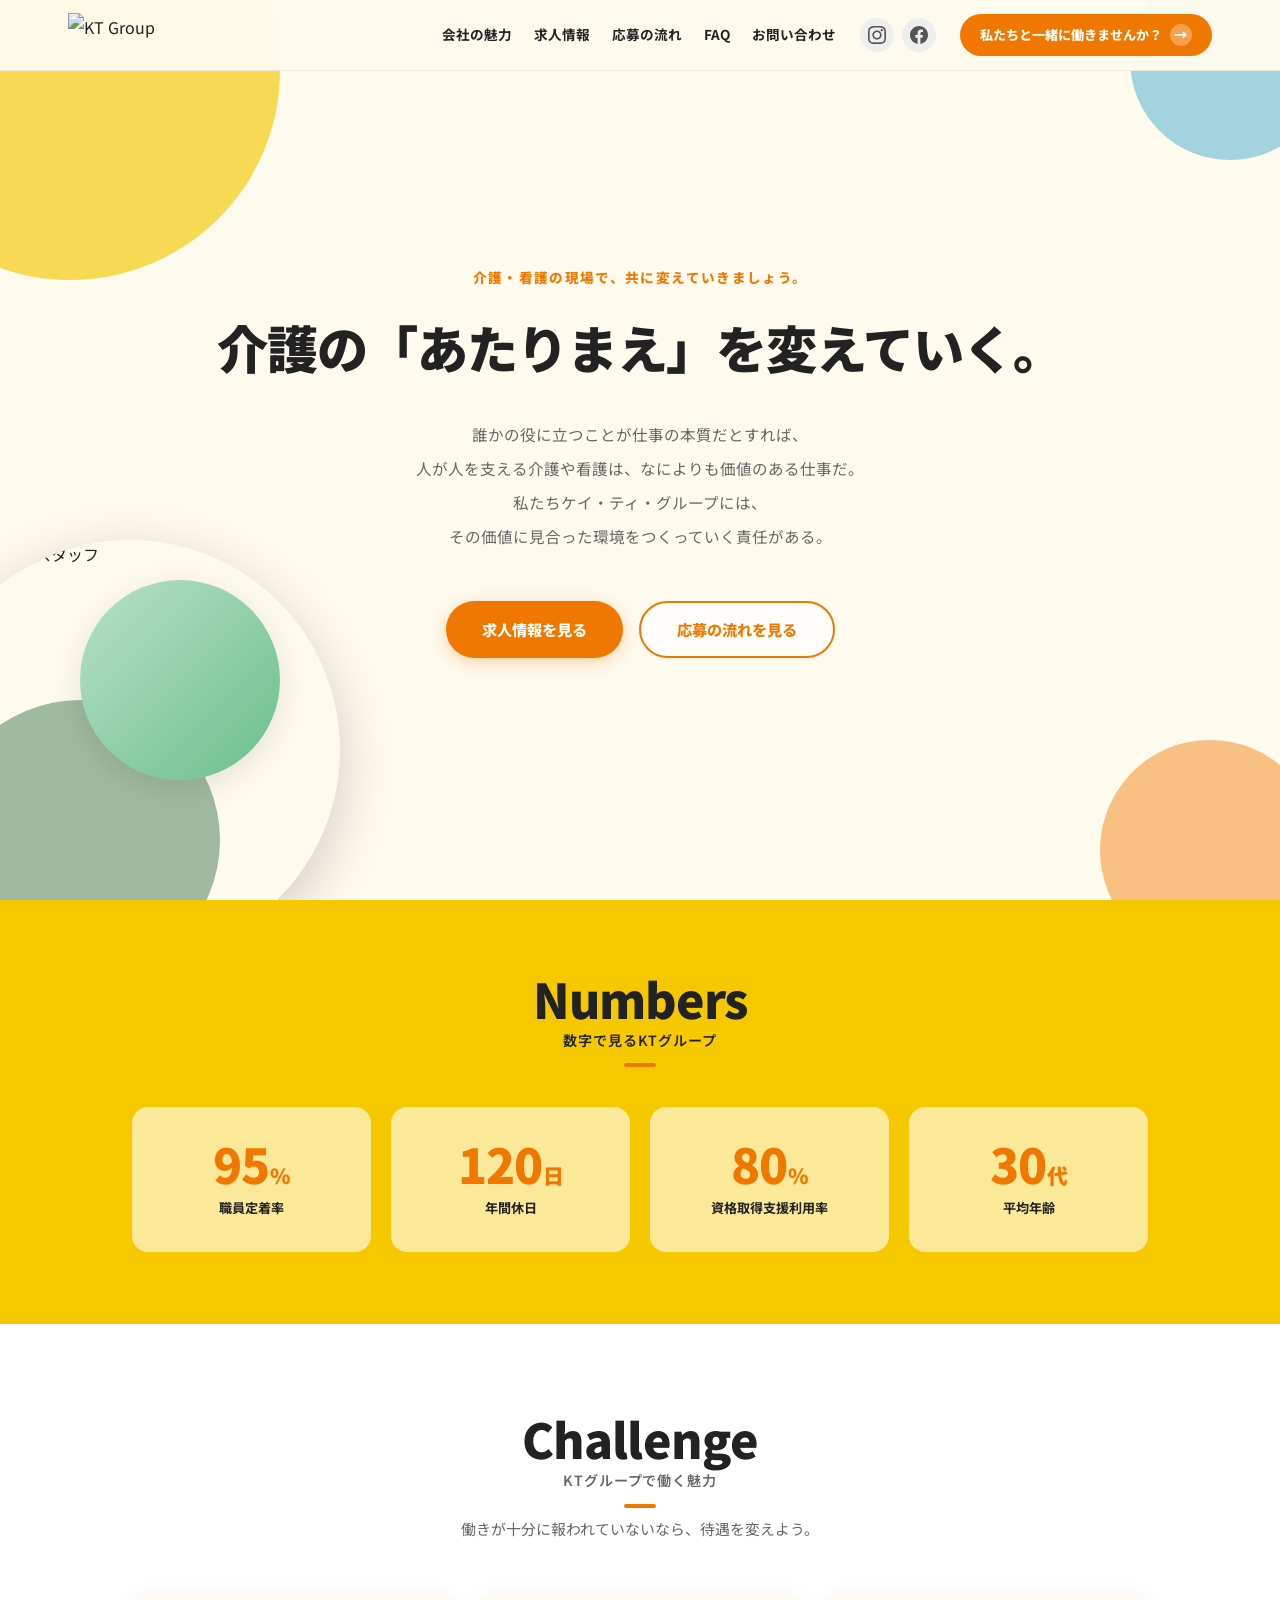
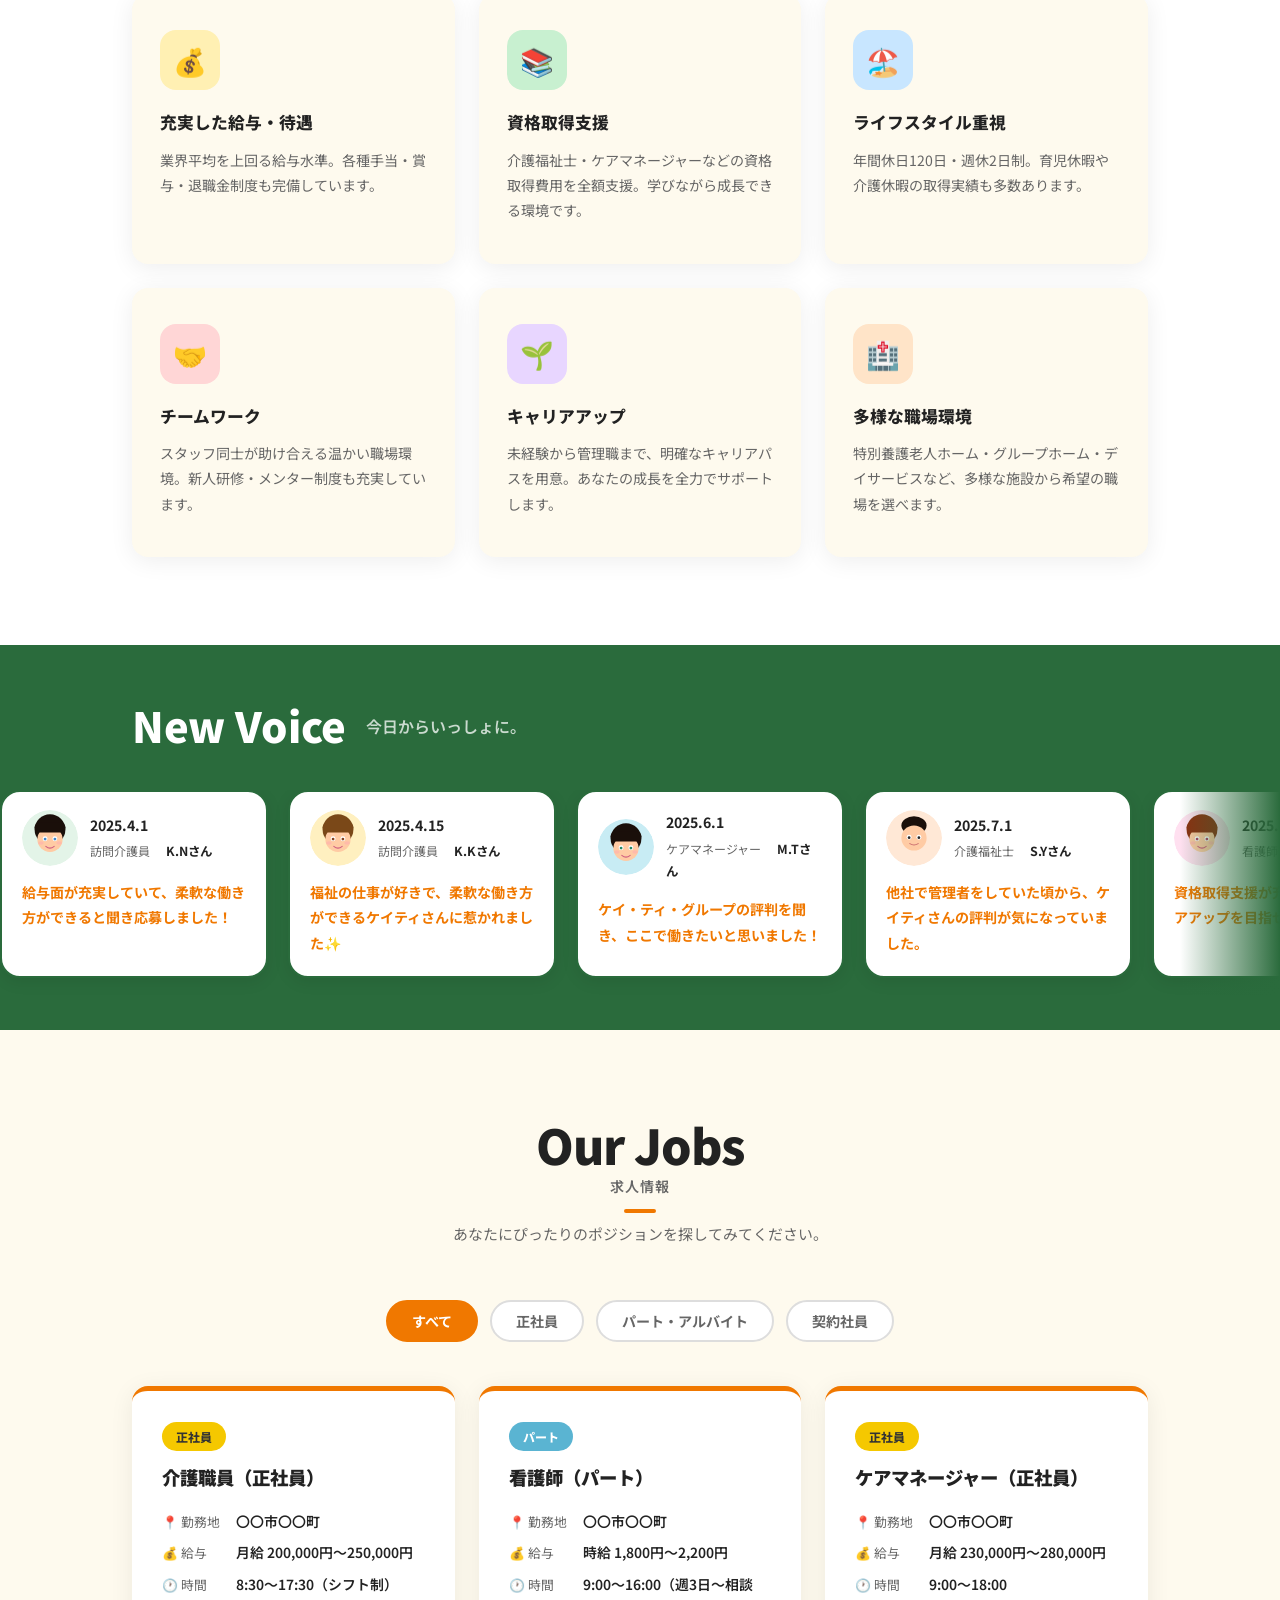
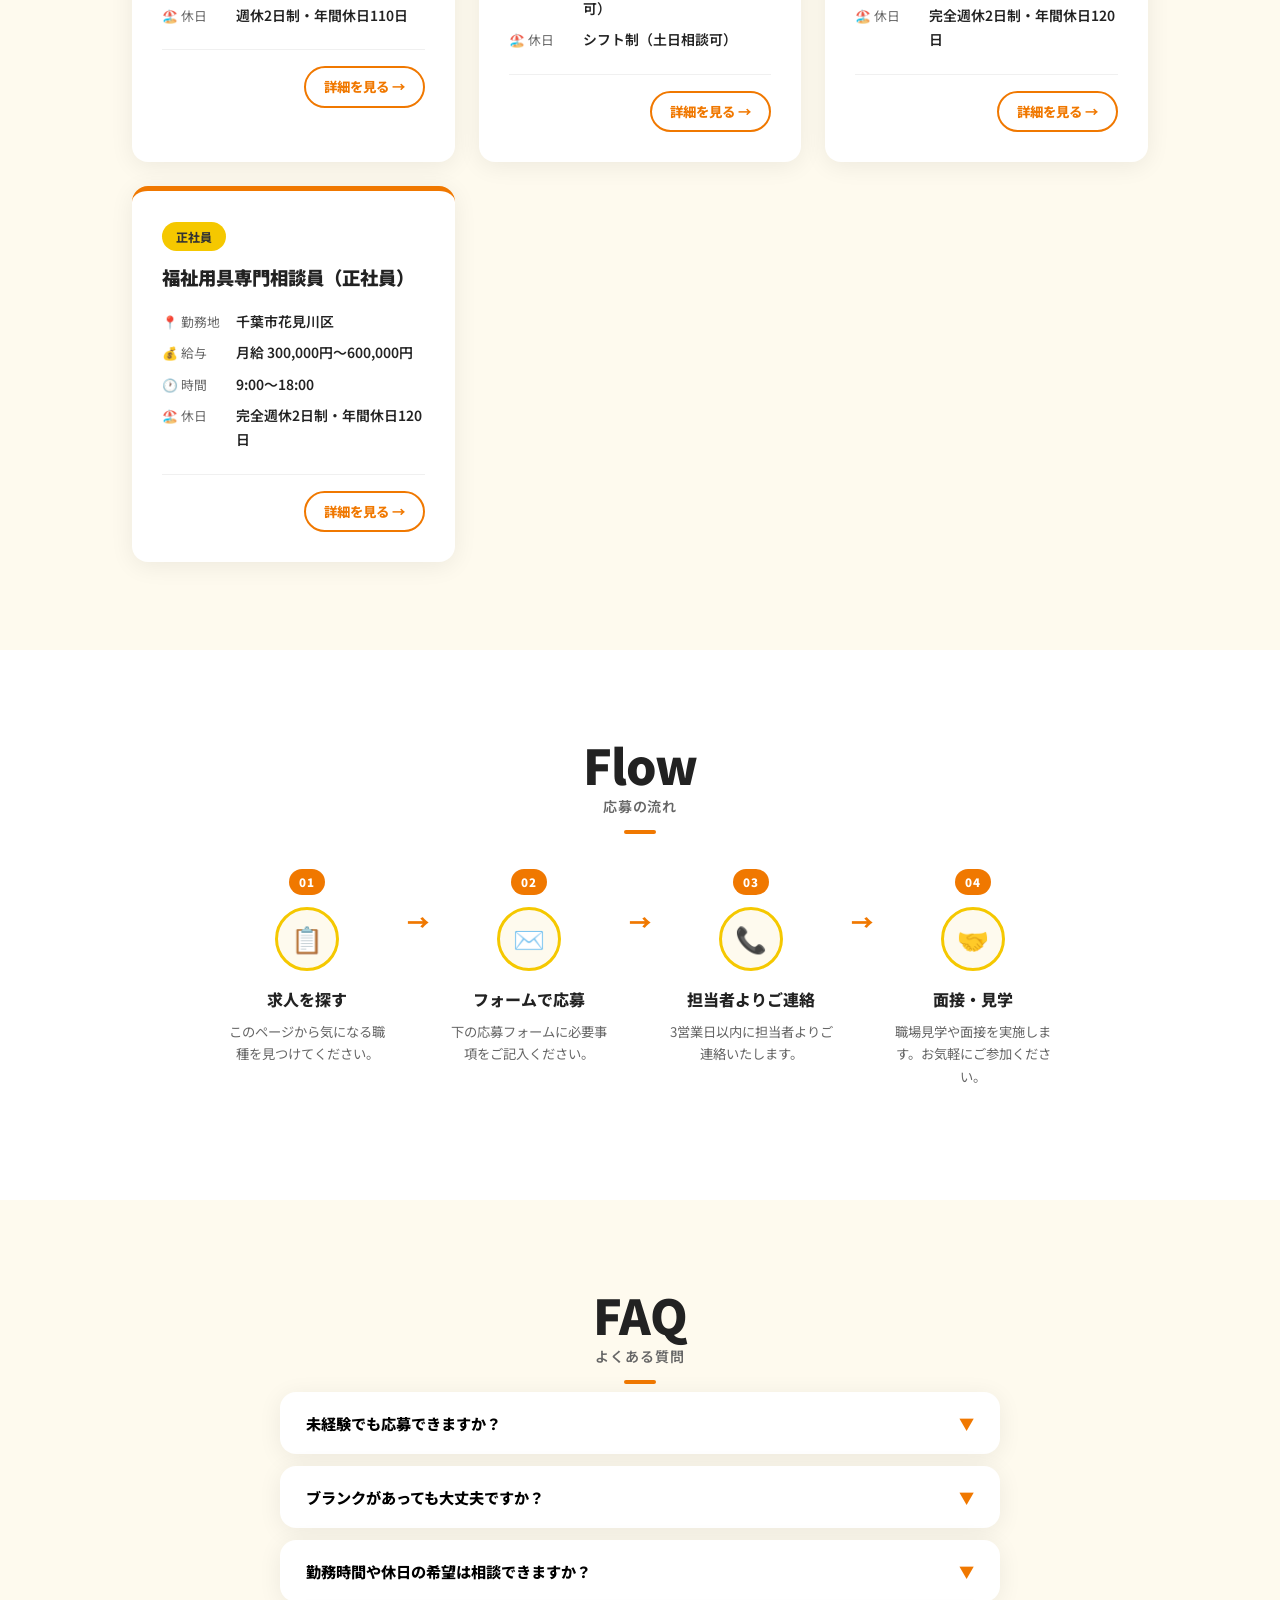
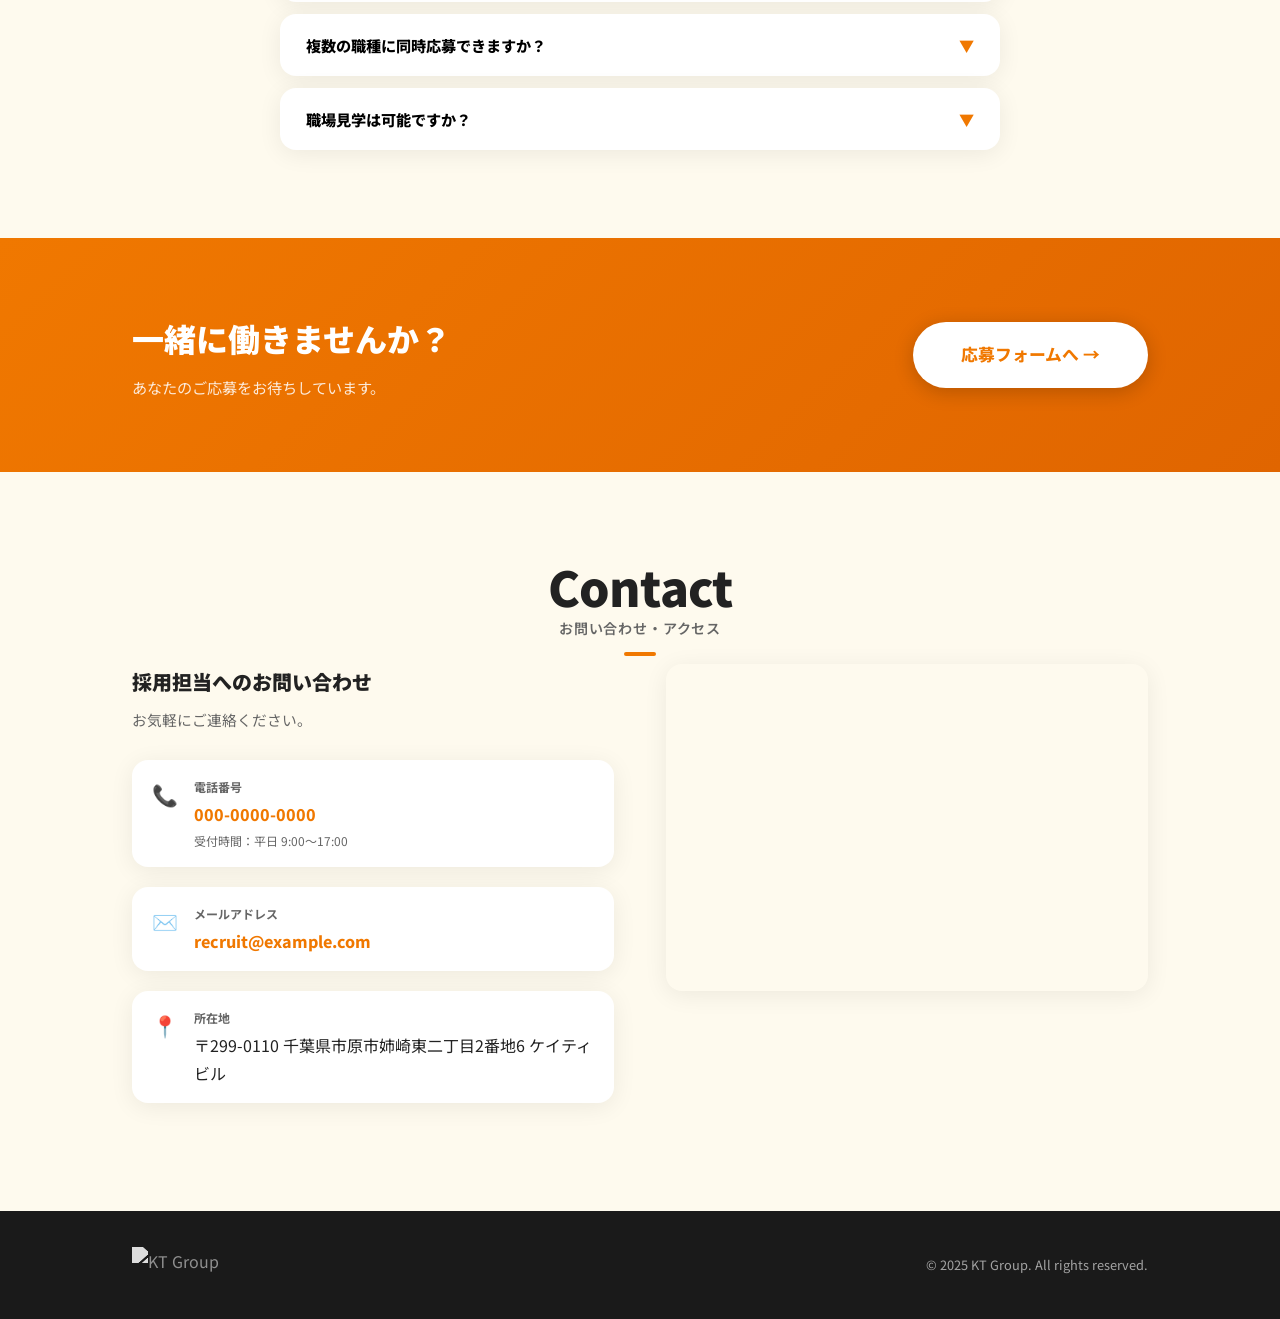
==== index.html @ 44097e80 "Add files via upload" ====
<!DOCTYPE html>
<html lang="ja">
<head>
  <meta charset="UTF-8">
  <meta name="viewport" content="width=device-width, initial-scale=1.0">
  <title>介護・看護の求人採用情報 | ケイ・ティ・グループ｜千葉県市原市</title>
  <meta name="description" content="千葉県市原市の介護・看護専門 ケイ・ティ・グループの採用情報サイト。充実した給与・資格支援・年間休日120日。未経験歓迎、正社員・パート求人多数。">
  <meta name="keywords" content="介護求人,看護求人,千葉県,市原市,ケイティグループ,KTグループ,正社員,パート,未経験歓迎,訪問介護">
  <meta name="robots" content="index, follow">

  <!-- OGP（SNSシェア用） -->
  <meta property="og:title" content="介護・看護の求人採用情報 | ケイ・ティ・グループ｜千葉県市原市">
  <meta property="og:description" content="千葉県市原市の介護・看護専門 ケイ・ティ・グループの採用情報。充実した給与・資格支援・年間休日120日。未経験歓迎、正社員・パート求人多数。">
  <meta property="og:type" content="website">
  <meta property="og:url" content="https://whimsical-cajeta-c85b82.netlify.app/">
  <meta property="og:site_name" content="ケイ・ティ・グループ 採用情報">
  <meta property="og:locale" content="ja_JP">

  <!-- Twitter Card -->
  <meta name="twitter:card" content="summary">
  <meta name="twitter:title" content="介護・看護の求人採用情報 | ケイ・ティ・グループ｜千葉県市原市">
  <meta name="twitter:description" content="千葉県市原市の介護・看護専門 ケイ・ティ・グループの採用情報。充実した給与・資格支援・年間休日120日。未経験歓迎。">

  <link rel="preconnect" href="https://fonts.googleapis.com">
  <link rel="preconnect" href="https://fonts.gstatic.com" crossorigin>
  <link href="https://fonts.googleapis.com/css2?family=Noto+Sans+JP:wght@400;500;700;900&display=swap" rel="stylesheet">
  <link rel="stylesheet" href="style.css">
</head>
<body>

  <!-- ヘッダー -->
  <header class="header" id="header">
    <div class="header-inner">
      <a href="#" class="logo">
        <img src="画像/KTGroup_tate.png" alt="KT Group" class="logo-img">
      </a>
      <nav class="nav" id="nav">
        <a href="#about">会社の魅力</a>
        <a href="#jobs">求人情報</a>
        <a href="#flow">応募の流れ</a>
        <a href="#faq">FAQ</a>
        <a href="#contact">お問い合わせ</a>
      </nav>
      <div class="header-social">
        <a href="https://www.instagram.com/kt.group_/" target="_blank" rel="noopener" aria-label="Instagram">
          <svg width="18" height="18" viewBox="0 0 24 24" fill="currentColor"><path d="M12 2.163c3.204 0 3.584.012 4.85.07 3.252.148 4.771 1.691 4.919 4.919.058 1.265.069 1.645.069 4.849 0 3.205-.012 3.584-.069 4.849-.149 3.225-1.664 4.771-4.919 4.919-1.266.058-1.644.07-4.85.07-3.204 0-3.584-.012-4.849-.07-3.26-.149-4.771-1.699-4.919-4.92-.058-1.265-.07-1.644-.07-4.849 0-3.204.013-3.583.07-4.849.149-3.227 1.664-4.771 4.919-4.919 1.266-.057 1.645-.069 4.849-.069zm0-2.163c-3.259 0-3.667.014-4.947.072-4.358.2-6.78 2.618-6.98 6.98-.059 1.281-.073 1.689-.073 4.948 0 3.259.014 3.668.072 4.948.2 4.358 2.618 6.78 6.98 6.98 1.281.058 1.689.072 4.948.072 3.259 0 3.668-.014 4.948-.072 4.354-.2 6.782-2.618 6.979-6.98.059-1.28.073-1.689.073-4.948 0-3.259-.014-3.667-.072-4.947-.196-4.354-2.617-6.78-6.979-6.98-1.281-.059-1.69-.073-4.949-.073zm0 5.838c-3.403 0-6.162 2.759-6.162 6.162s2.759 6.163 6.162 6.163 6.162-2.759 6.162-6.163c0-3.403-2.759-6.162-6.162-6.162zm0 10.162c-2.209 0-4-1.79-4-4 0-2.209 1.791-4 4-4s4 1.791 4 4c0 2.21-1.791 4-4 4zm6.406-11.845c-.796 0-1.441.645-1.441 1.44s.645 1.44 1.441 1.44c.795 0 1.439-.645 1.439-1.44s-.644-1.44-1.439-1.44z"/></svg>
        </a>
        <a href="#" aria-label="Facebook">
          <svg width="18" height="18" viewBox="0 0 24 24" fill="currentColor"><path d="M24 12.073c0-6.627-5.373-12-12-12s-12 5.373-12 12c0 5.99 4.388 10.954 10.125 11.854v-8.385H7.078v-3.47h3.047V9.43c0-3.007 1.792-4.669 4.533-4.669 1.312 0 2.686.235 2.686.235v2.953H15.83c-1.491 0-1.956.925-1.956 1.874v2.25h3.328l-.532 3.47h-2.796v8.385C19.612 23.027 24 18.062 24 12.073z"/></svg>
        </a>
      </div>
      <a href="apply.html" class="btn-cta">
        私たちと一緒に働きませんか？
        <span class="btn-cta-arrow">→</span>
      </a>
      <button class="hamburger" id="hamburger" aria-label="メニュー">
        <span></span><span></span><span></span>
      </button>
    </div>
  </header>

  <!-- ヒーロー -->
  <section class="hero">
    <div class="hero-deco deco-yellow"></div>
    <div class="hero-deco deco-teal"></div>
    <div class="hero-deco deco-orange"></div>
    <div class="hero-deco deco-green"></div>
    <div class="deco-img-circle"></div>
    <!-- 写真円：hero直下に絶対配置 -->
    <div class="hero-photo-wrap">
      <img src="画像/people_item1_2.jpg" alt="KTグループのスタッフ" class="hero-photo">
    </div>
    <div class="hero-content">
      <p class="hero-sub">介護・看護の現場で、共に変えていきましょう。</p>
      <h1 class="hero-title">介護の「あたりまえ」を変えていく。</h1>
      <p class="hero-body">
        誰かの役に立つことが仕事の本質だとすれば、<br>
        人が人を支える介護や看護は、なによりも価値のある仕事だ。<br>
        私たちケイ・ティ・グループには、<br>
        その価値に見合った環境をつくっていく責任がある。
      </p>
      <div class="hero-btns">
        <a href="#jobs" class="btn-primary">求人情報を見る</a>
        <a href="#flow" class="btn-outline">応募の流れを見る</a>
      </div>
    </div>
  </section>

  <!-- 数字で見るKTグループ -->
  <section class="numbers">
    <div class="container">
      <h2 class="section-title" data-en="Numbers">数字で見るKTグループ</h2>
      <div class="numbers-grid">
        <div class="number-card">
          <span class="number-value">95<small>%</small></span>
          <span class="number-label">職員定着率</span>
        </div>
        <div class="number-card">
          <span class="number-value">120<small>日</small></span>
          <span class="number-label">年間休日</span>
        </div>
        <div class="number-card">
          <span class="number-value">80<small>%</small></span>
          <span class="number-label">資格取得支援利用率</span>
        </div>
        <div class="number-card">
          <span class="number-value">30<small>代</small></span>
          <span class="number-label">平均年齢</span>
        </div>
      </div>
    </div>
  </section>

  <!-- 会社の魅力 -->
  <section class="about" id="about">
    <div class="container">
      <h2 class="section-title" data-en="Challenge">KTグループで働く魅力</h2>
      <p class="section-sub">働きが十分に報われていないなら、待遇を変えよう。</p>
      <div class="appeal-grid">
        <div class="appeal-card">
          <div class="appeal-icon" style="background:#FFF0B3;">💰</div>
          <h3>充実した給与・待遇</h3>
          <p>業界平均を上回る給与水準。各種手当・賞与・退職金制度も完備しています。</p>
        </div>
        <div class="appeal-card">
          <div class="appeal-icon" style="background:#C8F0D0;">📚</div>
          <h3>資格取得支援</h3>
          <p>介護福祉士・ケアマネージャーなどの資格取得費用を全額支援。学びながら成長できる環境です。</p>
        </div>
        <div class="appeal-card">
          <div class="appeal-icon" style="background:#C8E6FF;">🏖️</div>
          <h3>ライフスタイル重視</h3>
          <p>年間休日120日・週休2日制。育児休暇や介護休暇の取得実績も多数あります。</p>
        </div>
        <div class="appeal-card">
          <div class="appeal-icon" style="background:#FFD6D6;">🤝</div>
          <h3>チームワーク</h3>
          <p>スタッフ同士が助け合える温かい職場環境。新人研修・メンター制度も充実しています。</p>
        </div>
        <div class="appeal-card">
          <div class="appeal-icon" style="background:#E8D6FF;">🌱</div>
          <h3>キャリアアップ</h3>
          <p>未経験から管理職まで、明確なキャリアパスを用意。あなたの成長を全力でサポートします。</p>
        </div>
        <div class="appeal-card">
          <div class="appeal-icon" style="background:#FFE4C8;">🏥</div>
          <h3>多様な職場環境</h3>
          <p>特別養護老人ホーム・グループホーム・デイサービスなど、多様な施設から希望の職場を選べます。</p>
        </div>
      </div>
    </div>
  </section>

  <!-- New Voice -->
  <section class="voice">
    <div class="voice-header">
      <div class="container">
        <h2 class="voice-title">New Voice <span class="voice-tagline">今日からいっしょに。</span></h2>
      </div>
    </div>
    <div class="voice-slider-wrap">
      <div class="voice-track" id="voiceTrack">

        <!-- カード1 -->
        <div class="voice-card">
          <div class="voice-card-header">
            <div class="voice-avatar"><svg viewBox="0 0 80 80" xmlns="http://www.w3.org/2000/svg"><circle cx="40" cy="40" r="40" fill="#E3F4E8"/><ellipse cx="40" cy="28" rx="22" ry="22" fill="#1A0F0A"/><circle cx="40" cy="42" r="18" fill="#FFCBA4"/><rect x="18" y="18" width="44" height="14" rx="7" fill="#1A0F0A"/><circle cx="33" cy="41" r="3.5" fill="#fff"/><circle cx="33" cy="41.5" r="2" fill="#4488CC"/><circle cx="47" cy="41" r="3.5" fill="#fff"/><circle cx="47" cy="41.5" r="2" fill="#4488CC"/><ellipse cx="27" cy="47" rx="4" ry="2.5" fill="#FFB0B0" opacity="0.6"/><ellipse cx="53" cy="47" rx="4" ry="2.5" fill="#FFB0B0" opacity="0.6"/><path d="M34 52 Q40 57 46 52" stroke="#D06080" stroke-width="1.5" fill="none" stroke-linecap="round"/></svg></div>
            <div class="voice-info">
              <p class="voice-date">2025.4.1</p>
              <p class="voice-role">訪問介護員　<span class="voice-name">K.Nさん</span></p>
            </div>
          </div>
          <p class="voice-message">給与面が充実していて、柔軟な働き方ができると聞き応募しました！</p>
        </div>

        <!-- カード2 -->
        <div class="voice-card">
          <div class="voice-card-header">
            <div class="voice-avatar"><svg viewBox="0 0 80 80" xmlns="http://www.w3.org/2000/svg"><circle cx="40" cy="40" r="40" fill="#FFF0C0"/><ellipse cx="40" cy="28" rx="22" ry="22" fill="#7A4818"/><circle cx="40" cy="42" r="18" fill="#FFCBA4"/><rect x="18" y="18" width="44" height="14" rx="7" fill="#7A4818"/><circle cx="33" cy="41" r="3.5" fill="#fff"/><circle cx="33" cy="41.5" r="2" fill="#884422"/><circle cx="47" cy="41" r="3.5" fill="#fff"/><circle cx="47" cy="41.5" r="2" fill="#884422"/><ellipse cx="27" cy="47" rx="4" ry="2.5" fill="#FFB0B0" opacity="0.6"/><ellipse cx="53" cy="47" rx="4" ry="2.5" fill="#FFB0B0" opacity="0.6"/><path d="M34 52 Q40 57 46 52" stroke="#D06080" stroke-width="1.5" fill="none" stroke-linecap="round"/></svg></div>
            <div class="voice-info">
              <p class="voice-date">2025.4.15</p>
              <p class="voice-role">訪問介護員　<span class="voice-name">K.Kさん</span></p>
            </div>
          </div>
          <p class="voice-message">福祉の仕事が好きで、柔軟な働き方ができるケイティさんに惹かれました✨</p>
        </div>

        <!-- カード3 -->
        <div class="voice-card">
          <div class="voice-card-header">
            <div class="voice-avatar"><svg viewBox="0 0 80 80" xmlns="http://www.w3.org/2000/svg"><circle cx="40" cy="40" r="40" fill="#C8ECF4"/><ellipse cx="40" cy="28" rx="22" ry="22" fill="#1A0F0A"/><circle cx="40" cy="42" r="18" fill="#FFCBA4"/><rect x="18" y="18" width="44" height="14" rx="7" fill="#1A0F0A"/><circle cx="33" cy="41" r="3.5" fill="#fff"/><circle cx="33" cy="41.5" r="2" fill="#228866"/><circle cx="47" cy="41" r="3.5" fill="#fff"/><circle cx="47" cy="41.5" r="2" fill="#228866"/><ellipse cx="27" cy="47" rx="4" ry="2.5" fill="#FFB0B0" opacity="0.6"/><ellipse cx="53" cy="47" rx="4" ry="2.5" fill="#FFB0B0" opacity="0.6"/><path d="M34 52 Q40 57 46 52" stroke="#D06080" stroke-width="1.5" fill="none" stroke-linecap="round"/></svg></div>
            <div class="voice-info">
              <p class="voice-date">2025.6.1</p>
              <p class="voice-role">ケアマネージャー　<span class="voice-name">M.Tさん</span></p>
            </div>
          </div>
          <p class="voice-message">ケイ・ティ・グループの評判を聞き、ここで働きたいと思いました！</p>
        </div>

        <!-- カード4 -->
        <div class="voice-card">
          <div class="voice-card-header">
            <div class="voice-avatar"><svg viewBox="0 0 80 80" xmlns="http://www.w3.org/2000/svg"><circle cx="40" cy="40" r="40" fill="#FFE8D6"/><ellipse cx="40" cy="22" rx="18" ry="13" fill="#1A0F0A"/><circle cx="40" cy="40" r="18" fill="#FFCBA4"/><circle cx="33" cy="39" r="3.5" fill="#fff"/><circle cx="33" cy="39.5" r="2" fill="#2A2A2A"/><circle cx="47" cy="39" r="3.5" fill="#fff"/><circle cx="47" cy="39.5" r="2" fill="#2A2A2A"/><path d="M34 48 Q40 52 46 48" stroke="#CC7070" stroke-width="1.5" fill="none" stroke-linecap="round"/></svg></div>
            <div class="voice-info">
              <p class="voice-date">2025.7.1</p>
              <p class="voice-role">介護福祉士　<span class="voice-name">S.Yさん</span></p>
            </div>
          </div>
          <p class="voice-message">他社で管理者をしていた頃から、ケイティさんの評判が気になっていました。</p>
        </div>

        <!-- カード5 -->
        <div class="voice-card">
          <div class="voice-card-header">
            <div class="voice-avatar"><svg viewBox="0 0 80 80" xmlns="http://www.w3.org/2000/svg"><circle cx="40" cy="40" r="40" fill="#FFE0F0"/><ellipse cx="40" cy="28" rx="22" ry="22" fill="#8B3010"/><circle cx="40" cy="42" r="18" fill="#FFCBA4"/><rect x="18" y="18" width="44" height="14" rx="7" fill="#8B3010"/><circle cx="33" cy="41" r="3.5" fill="#fff"/><circle cx="33" cy="41.5" r="2" fill="#AA4466"/><circle cx="47" cy="41" r="3.5" fill="#fff"/><circle cx="47" cy="41.5" r="2" fill="#AA4466"/><ellipse cx="27" cy="47" rx="4" ry="2.5" fill="#FFB0B0" opacity="0.6"/><ellipse cx="53" cy="47" rx="4" ry="2.5" fill="#FFB0B0" opacity="0.6"/><path d="M34 52 Q40 57 46 52" stroke="#D06080" stroke-width="1.5" fill="none" stroke-linecap="round"/></svg></div>
            <div class="voice-info">
              <p class="voice-date">2025.8.1</p>
              <p class="voice-role">看護師　<span class="voice-name">T.Hさん</span></p>
            </div>
          </div>
          <p class="voice-message">資格取得支援が充実していてキャリアアップを目指せる環境です！</p>
        </div>

        <!-- カード6 -->
        <div class="voice-card">
          <div class="voice-card-header">
            <div class="voice-avatar"><svg viewBox="0 0 80 80" xmlns="http://www.w3.org/2000/svg"><circle cx="40" cy="40" r="40" fill="#D6E8FF"/><ellipse cx="40" cy="28" rx="22" ry="22" fill="#080808"/><circle cx="40" cy="42" r="18" fill="#FFCBA4"/><rect x="18" y="18" width="44" height="14" rx="7" fill="#080808"/><circle cx="33" cy="41" r="3.5" fill="#fff"/><circle cx="33" cy="41.5" r="2" fill="#334488"/><circle cx="47" cy="41" r="3.5" fill="#fff"/><circle cx="47" cy="41.5" r="2" fill="#334488"/><ellipse cx="27" cy="47" rx="4" ry="2.5" fill="#FFB0B0" opacity="0.6"/><ellipse cx="53" cy="47" rx="4" ry="2.5" fill="#FFB0B0" opacity="0.6"/><path d="M34 52 Q40 57 46 52" stroke="#D06080" stroke-width="1.5" fill="none" stroke-linecap="round"/></svg></div>
            <div class="voice-info">
              <p class="voice-date">2025.9.1</p>
              <p class="voice-role">施設介護員　<span class="voice-name">A.Mさん</span></p>
            </div>
          </div>
          <p class="voice-message">チームワークの良さが決め手でした。毎日楽しく働いています！</p>
        </div>

        <!-- カード7 -->
        <div class="voice-card">
          <div class="voice-card-header">
            <div class="voice-avatar"><svg viewBox="0 0 80 80" xmlns="http://www.w3.org/2000/svg"><circle cx="40" cy="40" r="40" fill="#DDFAD6"/><ellipse cx="40" cy="22" rx="18" ry="13" fill="#5A3A18"/><circle cx="40" cy="40" r="18" fill="#FFCBA4"/><circle cx="33" cy="39" r="3.5" fill="#fff"/><circle cx="33" cy="39.5" r="2" fill="#443322"/><circle cx="47" cy="39" r="3.5" fill="#fff"/><circle cx="47" cy="39.5" r="2" fill="#443322"/><path d="M34 48 Q40 52 46 48" stroke="#CC7070" stroke-width="1.5" fill="none" stroke-linecap="round"/></svg></div>
            <div class="voice-info">
              <p class="voice-date">2025.10.1</p>
              <p class="voice-role">デイサービス　<span class="voice-name">R.Sさん</span></p>
            </div>
          </div>
          <p class="voice-message">未経験でも丁寧に教えていただき、安心して働けています。</p>
        </div>

        <!-- カード8 -->
        <div class="voice-card">
          <div class="voice-card-header">
            <div class="voice-avatar"><svg viewBox="0 0 80 80" xmlns="http://www.w3.org/2000/svg"><circle cx="40" cy="40" r="40" fill="#FFE4D6"/><ellipse cx="40" cy="28" rx="22" ry="22" fill="#0A0A0A"/><circle cx="40" cy="42" r="18" fill="#FFCBA4"/><rect x="18" y="18" width="44" height="14" rx="7" fill="#0A0A0A"/><circle cx="33" cy="41" r="3.5" fill="#fff"/><circle cx="33" cy="41.5" r="2" fill="#222266"/><circle cx="47" cy="41" r="3.5" fill="#fff"/><circle cx="47" cy="41.5" r="2" fill="#222266"/><ellipse cx="27" cy="47" rx="4" ry="2.5" fill="#FFB0B0" opacity="0.6"/><ellipse cx="53" cy="47" rx="4" ry="2.5" fill="#FFB0B0" opacity="0.6"/><path d="M34 52 Q40 57 46 52" stroke="#D06080" stroke-width="1.5" fill="none" stroke-linecap="round"/></svg></div>
            <div class="voice-info">
              <p class="voice-date">2025.11.1</p>
              <p class="voice-role">訪問介護員　<span class="voice-name">Y.Oさん</span></p>
            </div>
          </div>
          <p class="voice-message">育児と両立できる環境が整っていて、本当に助かっています。</p>
        </div>

        <!-- カード9 -->
        <div class="voice-card">
          <div class="voice-card-header">
            <div class="voice-avatar"><svg viewBox="0 0 80 80" xmlns="http://www.w3.org/2000/svg"><circle cx="40" cy="40" r="40" fill="#D6E4FF"/><ellipse cx="40" cy="22" rx="18" ry="13" fill="#181A40"/><circle cx="40" cy="40" r="18" fill="#FFCBA4"/><circle cx="33" cy="39" r="3.5" fill="#fff"/><circle cx="33" cy="39.5" r="2" fill="#1A1A40"/><circle cx="47" cy="39" r="3.5" fill="#fff"/><circle cx="47" cy="39.5" r="2" fill="#1A1A40"/><path d="M34 48 Q40 52 46 48" stroke="#CC7070" stroke-width="1.5" fill="none" stroke-linecap="round"/></svg></div>
            <div class="voice-info">
              <p class="voice-date">2025.12.1</p>
              <p class="voice-role">看護助手　<span class="voice-name">K.Iさん</span></p>
            </div>
          </div>
          <p class="voice-message">地域に根ざした介護に携わりたいと思い入社しました！</p>
        </div>

        <!-- カード10 -->
        <div class="voice-card">
          <div class="voice-card-header">
            <div class="voice-avatar"><svg viewBox="0 0 80 80" xmlns="http://www.w3.org/2000/svg"><circle cx="40" cy="40" r="40" fill="#E8D6FF"/><ellipse cx="40" cy="28" rx="22" ry="22" fill="#6B3A28"/><circle cx="40" cy="42" r="18" fill="#FFCBA4"/><rect x="18" y="18" width="44" height="14" rx="7" fill="#6B3A28"/><circle cx="33" cy="41" r="3.5" fill="#fff"/><circle cx="33" cy="41.5" r="2" fill="#664488"/><circle cx="47" cy="41" r="3.5" fill="#fff"/><circle cx="47" cy="41.5" r="2" fill="#664488"/><ellipse cx="27" cy="47" rx="4" ry="2.5" fill="#FFB0B0" opacity="0.6"/><ellipse cx="53" cy="47" rx="4" ry="2.5" fill="#FFB0B0" opacity="0.6"/><path d="M34 52 Q40 57 46 52" stroke="#D06080" stroke-width="1.5" fill="none" stroke-linecap="round"/></svg></div>
            <div class="voice-info">
              <p class="voice-date">2026.1.1</p>
              <p class="voice-role">グループホーム　<span class="voice-name">M.Nさん</span></p>
            </div>
          </div>
          <p class="voice-message">利用者様との関わりがやりがいです。成長できる職場だと感じています。</p>
        </div>

      </div>
    </div>
  </section>

  <!-- 求人情報 -->
  <section class="jobs" id="jobs">
    <div class="container">
      <h2 class="section-title" data-en="Our Jobs">求人情報</h2>
      <p class="section-sub">あなたにぴったりのポジションを探してみてください。</p>
      <div class="filter-bar">
        <button class="filter-btn active" data-filter="all">すべて</button>
        <button class="filter-btn" data-filter="正社員">正社員</button>
        <button class="filter-btn" data-filter="パート">パート・アルバイト</button>
        <button class="filter-btn" data-filter="契約社員">契約社員</button>
      </div>
      <div class="jobs-grid" id="jobsGrid"></div>
    </div>
  </section>

  <!-- 求人詳細モーダル -->
  <div class="modal-overlay" id="modalOverlay">
    <div class="modal" id="modal">
      <button class="modal-close" id="modalClose">×</button>
      <div class="modal-content" id="modalContent"></div>
      <div class="modal-footer">
        <a href="#apply" class="btn-primary" id="modalApplyBtn">この求人に応募する →</a>
      </div>
    </div>
  </div>

  <!-- 応募の流れ -->
  <section class="flow" id="flow">
    <div class="container">
      <h2 class="section-title" data-en="Flow">応募の流れ</h2>
      <div class="flow-steps">
        <div class="flow-step">
          <span class="step-num">01</span>
          <div class="step-icon">📋</div>
          <h3>求人を探す</h3>
          <p>このページから気になる職種を見つけてください。</p>
        </div>
        <div class="flow-arrow">→</div>
        <div class="flow-step">
          <span class="step-num">02</span>
          <div class="step-icon">✉️</div>
          <h3>フォームで応募</h3>
          <p>下の応募フォームに必要事項をご記入ください。</p>
        </div>
        <div class="flow-arrow">→</div>
        <div class="flow-step">
          <span class="step-num">03</span>
          <div class="step-icon">📞</div>
          <h3>担当者よりご連絡</h3>
          <p>3営業日以内に担当者よりご連絡いたします。</p>
        </div>
        <div class="flow-arrow">→</div>
        <div class="flow-step">
          <span class="step-num">04</span>
          <div class="step-icon">🤝</div>
          <h3>面接・見学</h3>
          <p>職場見学や面接を実施します。お気軽にご参加ください。</p>
        </div>
      </div>
    </div>
  </section>

  <!-- FAQ -->
  <section class="faq" id="faq">
    <div class="container">
      <h2 class="section-title" data-en="FAQ">よくある質問</h2>
      <div class="faq-list">
        <div class="faq-item">
          <button class="faq-q">未経験でも応募できますか？<span class="faq-arrow">▼</span></button>
          <div class="faq-a">はい、歓迎しています。入職後は丁寧な研修プログラムをご用意しています。資格取得支援制度もありますので、働きながらステップアップいただけます。</div>
        </div>
        <div class="faq-item">
          <button class="faq-q">ブランクがあっても大丈夫ですか？<span class="faq-arrow">▼</span></button>
          <div class="faq-a">もちろんです。育児・介護などでブランクがある方も多数活躍しています。復帰支援研修も実施しています。</div>
        </div>
        <div class="faq-item">
          <button class="faq-q">勤務時間や休日の希望は相談できますか？<span class="faq-arrow">▼</span></button>
          <div class="faq-a">はい、できる限りご要望に応じます。パート・アルバイトは特に柔軟に対応しています。面接時にご相談ください。</div>
        </div>
        <div class="faq-item">
          <button class="faq-q">複数の職種に同時応募できますか？<span class="faq-arrow">▼</span></button>
          <div class="faq-a">可能です。その際はフォームの「その他連絡事項」欄に希望の職種をご記入ください。</div>
        </div>
        <div class="faq-item">
          <button class="faq-q">職場見学は可能ですか？<span class="faq-arrow">▼</span></button>
          <div class="faq-a">随時受け付けています。応募フォームまたはお電話にてお申し込みください。</div>
        </div>
      </div>
    </div>
  </section>

  <!-- 応募CTA -->
  <section class="apply-cta" id="apply">
    <div class="container">
      <div class="apply-cta-inner">
        <div>
          <h2>一緒に働きませんか？</h2>
          <p>あなたのご応募をお待ちしています。</p>
        </div>
        <a href="apply.html" class="btn-primary btn-lg">応募フォームへ →</a>
      </div>
    </div>
  </section>

  <!-- フォームダミー（script.jsの参照用） -->
  <form id="applyForm" style="display:none;"><select id="jobTitle"></select></form>

  <!-- お問い合わせ・アクセス -->
  <section class="contact" id="contact">
    <div class="container">
      <h2 class="section-title" data-en="Contact">お問い合わせ・アクセス</h2>
      <div class="contact-grid">
        <div class="contact-info">
          <h3>採用担当へのお問い合わせ</h3>
          <p>お気軽にご連絡ください。</p>
          <div class="contact-item">
            <span class="contact-icon">📞</span>
            <div>
              <strong>電話番号</strong>
              <a href="tel:0000000000">000-0000-0000</a>
              <small>受付時間：平日 9:00〜17:00</small>
            </div>
          </div>
          <div class="contact-item">
            <span class="contact-icon">✉️</span>
            <div>
              <strong>メールアドレス</strong>
              <a href="mailto:recruit@example.com">recruit@example.com</a>
            </div>
          </div>
          <div class="contact-item">
            <span class="contact-icon">📍</span>
            <div>
              <strong>所在地</strong>
              <span>〒299-0110 千葉県市原市姉崎東二丁目2番地6 ケイティビル</span>
            </div>
          </div>
        </div>
        <div class="contact-map">
          <iframe
            src="https://maps.google.com/maps?q=千葉県市原市姉崎東2丁目2-6&output=embed&hl=ja&z=16"
            width="100%" height="320" style="border:0;" allowfullscreen="" loading="lazy">
          </iframe>
        </div>
      </div>
    </div>
  </section>

  <!-- フッター -->
  <footer class="footer">
    <div class="container">
      <div class="footer-inner">
        <a href="#" class="logo">
          <img src="画像/KTGroup_tate.png" alt="KT Group" class="logo-img logo-img-footer">
        </a>
        <p class="footer-copy">© 2025 KT Group. All rights reserved.</p>
      </div>
    </div>
  </footer>

  <!-- Voice スライダー：カードを複製してシームレスループ -->
  <script>
    (function () {
      var vt = document.getElementById('voiceTrack');
      if (vt) vt.innerHTML += vt.innerHTML;
    })();
  </script>

  <script src="jobs.js"></script>
  <script src="script.js"></script>
</body>
</html>
---- style.css ----
/* ============ リセット・基本 ============ */
*, *::before, *::after { box-sizing: border-box; margin: 0; padding: 0; }

.sp-br { display: none; }
@media (max-width: 768px) {
  .sp-br { display: block; }
  .hero-title { white-space: normal; }
}

:root {
  --orange:  #F07800;
  --yellow:  #F5C800;
  --teal:    #5AB4D2;
  --green:   #2A6B3C;
  --bg:      #FEFAEE;
  --surface: #FFFFFF;
  --text:    #222222;
  --muted:   #666666;
  --border:  rgba(0,0,0,0.07);
  --radius:  16px;
  --radius-lg: 24px;
  --shadow:  0 4px 24px rgba(0,0,0,0.07);
  --shadow-md: 0 8px 32px rgba(0,0,0,0.1);
  --shadow-lg: 0 20px 60px rgba(0,0,0,0.14);
}

html { scroll-behavior: smooth; }

body {
  font-family: 'Noto Sans JP', 'Hiragino Kaku Gothic ProN', 'Meiryo', sans-serif;
  background: var(--bg);
  color: var(--text);
  line-height: 1.75;
  overflow-x: hidden;
  -webkit-font-smoothing: antialiased;
}

a { color: inherit; text-decoration: none; }

.container {
  max-width: 1080px;
  margin: 0 auto;
  padding: 0 32px;
}

section { padding: 88px 0; }

/* ============ セクションタイトル（kt-group.jp風：英語大・日本語小） ============ */
.section-title {
  font-size: 0.88rem;
  font-weight: 600;
  color: var(--muted);
  text-align: center;
  margin-bottom: 8px;
  letter-spacing: 0.06em;
  line-height: 1.6;
}
/* 英語タイトルを大きくメインに */
.section-title[data-en]::before {
  content: attr(data-en);
  display: block;
  font-size: clamp(2rem, 5vw, 3rem);
  font-weight: 900;
  letter-spacing: -0.02em;
  color: var(--text);
  margin-bottom: 4px;
  line-height: 1.1;
}
.section-title::after {
  content: '';
  display: block;
  width: 32px;
  height: 4px;
  background: var(--orange);
  border-radius: 2px;
  margin: 12px auto 0;
}
.section-sub {
  text-align: center;
  color: var(--muted);
  margin-bottom: 52px;
  font-size: .93rem;
  line-height: 1.8;
}

/* ============ ヘッダー ============ */
.header {
  position: fixed;
  top: 0; left: 0; right: 0;
  z-index: 1000;
  background: rgba(254,250,238,0.96);
  backdrop-filter: blur(10px);
  -webkit-backdrop-filter: blur(10px);
  border-bottom: 1px solid rgba(0,0,0,0.06);
  transition: box-shadow 0.3s;
}
.header-inner {
  max-width: 1200px;
  margin: 0 auto;
  padding: 0 28px;
  height: 70px;
  display: flex;
  align-items: center;
  gap: 24px;
}

.logo {
  display: flex;
  align-items: center;
  gap: 10px;
  flex-shrink: 0;
}
.logo-tiles {
  display: grid;
  grid-template-columns: 1fr 1fr;
  gap: 3px;
  width: 34px; height: 34px;
}
.logo-tiles span { border-radius: 4px; display: block; }
.logo-tiles span:nth-child(1) { background: var(--yellow); }
.logo-tiles span:nth-child(2) { background: var(--orange); }
.logo-tiles span:nth-child(3) { background: var(--green); }
.logo-tiles span:nth-child(4) { background: var(--teal); }
.logo-text {
  display: block;
  font-size: .9rem;
  font-weight: 900;
  line-height: 1.2;
}
.logo-sub {
  display: block;
  font-size: .62rem;
  color: var(--muted);
  letter-spacing: .04em;
}

.nav {
  display: flex;
  gap: 22px;
  margin-left: auto;
}
.nav a {
  font-size: .85rem;
  font-weight: 700;
  color: var(--text);
  white-space: nowrap;
  transition: color .2s;
}
.nav a:hover { color: var(--orange); }

.header-social {
  display: flex;
  gap: 8px;
}
.header-social a {
  width: 34px; height: 34px;
  border-radius: 50%;
  background: #eee;
  display: flex; align-items: center; justify-content: center;
  color: #555;
  transition: background .2s, color .2s;
}
.header-social a:hover { background: var(--orange); color: #fff; }

.btn-cta {
  background: var(--orange);
  color: #fff;
  font-weight: 800;
  font-size: .82rem;
  padding: 10px 20px;
  border-radius: 50px;
  white-space: nowrap;
  display: flex;
  align-items: center;
  gap: 8px;
  transition: transform .2s, box-shadow .2s;
  flex-shrink: 0;
}
.btn-cta:hover { transform: translateY(-2px); box-shadow: 0 6px 20px rgba(240,120,0,.35); }
.btn-cta-arrow {
  width: 22px; height: 22px;
  background: rgba(255,255,255,.3);
  border-radius: 50%;
  display: flex; align-items: center; justify-content: center;
  font-size: .85rem;
}

.hamburger {
  display: none;
  flex-direction: column;
  gap: 5px;
  background: none;
  border: none;
  cursor: pointer;
  padding: 4px;
  margin-left: auto;
}
.hamburger span {
  display: block;
  width: 24px; height: 2.5px;
  background: var(--text);
  border-radius: 2px;
  transition: .3s;
}

/* ============ ヒーロー（kt-group.jp風カラフル丸装飾） ============ */
.hero {
  min-height: 100vh;
  display: flex;
  align-items: center;
  justify-content: center;
  position: relative;
  overflow: hidden;
  padding: 120px 48px 100px;
  background: var(--bg);
}

/* 丸装飾を復活（kt-group.jpと同様） */
.hero-deco {
  position: absolute;
  border-radius: 50%;
  pointer-events: none;
}
.deco-yellow {
  width: 420px; height: 420px;
  background: var(--yellow);
  opacity: 0.65;
  top: -140px; left: -140px;
}
.deco-teal {
  width: 200px; height: 200px;
  background: var(--teal);
  opacity: 0.55;
  top: -40px; right: -50px;
}
.deco-orange {
  width: 220px; height: 220px;
  background: var(--orange);
  opacity: 0.45;
  bottom: -60px; right: -40px;
}
.deco-green {
  width: 280px; height: 280px;
  background: var(--green);
  opacity: 0.45;
  bottom: -80px; left: -60px;
}
.deco-img-circle {
  position: absolute;
  width: 200px; height: 200px;
  border-radius: 50%;
  left: 80px; bottom: 120px;
  background: linear-gradient(135deg, #b8e0c8, #6bbf8a);
  box-shadow: 0 8px 32px rgba(0,0,0,.1);
}

.hero-content {
  max-width: 860px;
  width: 100%;
  text-align: center;
  position: relative;
  z-index: 1;
  animation: fadeInUp 0.9s cubic-bezier(0.22, 1, 0.36, 1) both;
}
/* 写真円：hero内に絶対配置（左端・下寄り） */
.hero-photo-wrap {
  position: absolute;
  width: 420px;
  height: 420px;
  border-radius: 50%;
  overflow: hidden;
  left: -80px;
  bottom: -60px;
  z-index: 0;
  box-shadow: 0 16px 56px rgba(0,0,0,0.18);
}
.hero-photo {
  width: 100%;
  height: 100%;
  object-fit: cover;
  display: block;
}

@keyframes fadeInUp {
  from { opacity: 0; transform: translateY(24px); }
  to   { opacity: 1; transform: translateY(0); }
}

.hero-sub {
  display: inline-block;
  font-size: .85rem;
  font-weight: 800;
  color: var(--orange);
  letter-spacing: .1em;
  margin-bottom: 24px;
}
.hero-title {
  font-size: clamp(2rem, 4vw, 3.2rem);
  font-weight: 900;
  line-height: 1.3;
  margin-bottom: 36px;
  letter-spacing: -0.02em;
}
.hero-body {
  color: var(--muted);
  font-size: .97rem;
  line-height: 2.2;
  margin-bottom: 48px;
}
.hero-btns {
  display: flex;
  gap: 16px;
  justify-content: center;
  flex-wrap: wrap;
}

/* ============ ボタン ============ */
.btn-primary {
  background: var(--orange);
  color: #fff;
  font-weight: 800;
  padding: 15px 36px;
  border-radius: 50px;
  display: inline-block;
  font-size: .95rem;
  transition: transform .2s, box-shadow .2s;
  box-shadow: 0 4px 16px rgba(240,120,0,.3);
}
.btn-primary:hover { transform: translateY(-3px); box-shadow: 0 8px 24px rgba(240,120,0,.4); }

.btn-outline {
  border: 2.5px solid var(--orange);
  color: var(--orange);
  font-weight: 800;
  padding: 13px 36px;
  border-radius: 50px;
  display: inline-block;
  font-size: .95rem;
  background: rgba(255,255,255,.7);
  transition: background .2s, color .2s;
}
.btn-outline:hover { background: var(--orange); color: #fff; }

/* ============ 数字（黄色セクション・kt-group.jp風） ============ */
.numbers {
  background: var(--yellow);
  padding: 72px 0;
}
.numbers .section-title { color: var(--text); }
.numbers .section-title[data-en]::before { color: var(--text); }
.numbers .section-title::after { background: var(--orange); }
.numbers-grid {
  display: grid;
  grid-template-columns: repeat(4, 1fr);
  gap: 20px;
  margin-top: 40px;
}
.number-card {
  text-align: center;
  padding: 32px 16px;
  background: rgba(255,255,255,.6);
  border-radius: var(--radius);
  transition: background 0.2s;
}
.number-card:hover { background: rgba(255,255,255,.85); }
.number-value {
  display: block;
  font-size: 3rem;
  font-weight: 900;
  color: var(--orange);
  line-height: 1;
  letter-spacing: -0.02em;
}
.number-value small { font-size: 1.3rem; }
.number-label {
  display: block;
  font-size: .82rem;
  font-weight: 700;
  margin-top: 10px;
  color: var(--text);
}

/* ============ 会社の魅力 ============ */
.about { background: var(--surface); }
.appeal-grid {
  display: grid;
  grid-template-columns: repeat(3, 1fr);
  gap: 24px;
}
.appeal-card {
  background: var(--bg);
  border-radius: var(--radius);
  padding: 36px 28px;
  box-shadow: var(--shadow);
  transition: transform .25s, box-shadow .25s;
  border-bottom: 4px solid transparent;
}
.appeal-card:hover {
  transform: translateY(-6px);
  box-shadow: var(--shadow-md);
  border-bottom-color: var(--orange);
}
.appeal-icon {
  width: 60px; height: 60px;
  border-radius: 16px;
  display: flex; align-items: center; justify-content: center;
  font-size: 1.7rem;
  margin-bottom: 18px;
}
.appeal-card h3 { font-size: 1.05rem; font-weight: 800; margin-bottom: 10px; }
.appeal-card p  { font-size: .88rem; color: var(--muted); line-height: 1.8; }

/* ============ 求人情報 ============ */
.jobs { background: var(--bg); }
.filter-bar {
  display: flex;
  gap: 12px;
  justify-content: center;
  flex-wrap: wrap;
  margin-bottom: 44px;
}
.filter-btn {
  padding: 9px 24px;
  border-radius: 50px;
  border: 2px solid #ddd;
  background: #fff;
  font-size: .88rem;
  font-weight: 700;
  cursor: pointer;
  transition: .2s;
  color: var(--muted);
  font-family: inherit;
}
.filter-btn.active,
.filter-btn:hover { border-color: var(--orange); background: var(--orange); color: #fff; }

.jobs-grid {
  display: grid;
  grid-template-columns: repeat(auto-fill, minmax(320px, 1fr));
  gap: 24px;
}
.job-card {
  background: #fff;
  border-radius: var(--radius);
  padding: 30px;
  box-shadow: var(--shadow);
  border-top: 5px solid var(--orange);
  cursor: pointer;
  transition: transform .25s, box-shadow .25s;
}
.job-card:hover { transform: translateY(-5px); box-shadow: var(--shadow-md); }

.job-type-badge {
  display: inline-block;
  padding: 4px 14px;
  border-radius: 50px;
  font-size: .75rem;
  font-weight: 800;
  margin-bottom: 14px;
  background: var(--yellow);
  color: #333;
}
.job-type-badge.part     { background: var(--teal); color: #fff; }
.job-type-badge.contract { background: #8DC63F; color: #fff; }

.job-title { font-size: 1.15rem; font-weight: 900; margin-bottom: 18px; line-height: 1.4; }

.job-meta { display: flex; flex-direction: column; gap: 7px; }
.job-meta-row { display: flex; gap: 8px; font-size: .87rem; align-items: baseline; }
.job-meta-label { color: var(--muted); flex-shrink: 0; width: 66px; font-size: .8rem; }
.job-meta-value { color: var(--text); font-weight: 600; }

.job-card-footer {
  margin-top: 22px;
  padding-top: 16px;
  border-top: 1px solid #f0f0f0;
  display: flex;
  justify-content: flex-end;
}
.btn-detail {
  font-size: .84rem;
  font-weight: 800;
  color: var(--orange);
  border: 2px solid var(--orange);
  padding: 7px 18px;
  border-radius: 50px;
  transition: .2s;
}
.btn-detail:hover { background: var(--orange); color: #fff; }

.no-jobs {
  text-align: center;
  color: var(--muted);
  padding: 72px;
  grid-column: 1 / -1;
  font-size: .95rem;
}

/* ============ モーダル ============ */
.modal-overlay {
  display: none;
  position: fixed;
  inset: 0;
  background: rgba(0,0,0,.55);
  backdrop-filter: blur(4px);
  z-index: 2000;
  align-items: center;
  justify-content: center;
  padding: 24px;
}
.modal-overlay.open { display: flex; }
.modal {
  background: #fff;
  border-radius: 20px;
  max-width: 640px;
  width: 100%;
  max-height: 88vh;
  overflow-y: auto;
  position: relative;
  padding: 44px;
  box-shadow: var(--shadow-lg);
}
.modal-close {
  position: absolute;
  top: 18px; right: 18px;
  background: #f2f2f2;
  border: none;
  width: 38px; height: 38px;
  border-radius: 50%;
  font-size: 1.1rem;
  cursor: pointer;
  font-weight: 700;
  transition: background .2s;
}
.modal-close:hover { background: #e0e0e0; }
.modal-content h2 { font-size: 1.45rem; font-weight: 900; margin-bottom: 24px; line-height: 1.4; }
.modal-section { margin-bottom: 22px; }
.modal-section-title {
  font-size: .75rem;
  font-weight: 800;
  color: var(--orange);
  letter-spacing: .12em;
  margin-bottom: 8px;
  padding-left: 10px;
  border-left: 3px solid var(--orange);
}
.modal-section-body { font-size: .93rem; line-height: 1.85; }
.modal-footer { margin-top: 36px; text-align: center; }

/* ============ 応募の流れ ============ */
.flow { background: var(--surface); }
.flow-steps {
  display: flex;
  align-items: flex-start;
  justify-content: center;
  flex-wrap: wrap;
}
.flow-step {
  text-align: center;
  max-width: 200px;
  padding: 24px 16px;
}
.step-num {
  display: inline-block;
  background: var(--orange);
  color: #fff;
  font-size: .72rem;
  font-weight: 900;
  letter-spacing: .12em;
  padding: 3px 10px;
  border-radius: 50px;
  margin-bottom: 12px;
}
.step-icon {
  width: 64px; height: 64px;
  border-radius: 50%;
  background: var(--bg);
  border: 3px solid var(--yellow);
  margin: 0 auto 14px;
  display: flex; align-items: center; justify-content: center;
  font-size: 1.6rem;
}
.flow-step h3 { font-size: 1rem; font-weight: 800; margin-bottom: 8px; }
.flow-step p  { font-size: .83rem; color: var(--muted); line-height: 1.7; }
.flow-arrow {
  font-size: 1.4rem;
  color: var(--orange);
  padding-top: 60px;
  flex-shrink: 0;
  font-weight: 900;
}

/* ============ FAQ ============ */
.faq { background: var(--bg); }
.faq-list {
  max-width: 720px;
  margin: 0 auto;
  display: flex;
  flex-direction: column;
  gap: 12px;
}
.faq-item {
  background: #fff;
  border-radius: var(--radius);
  overflow: hidden;
  box-shadow: var(--shadow);
}
.faq-q {
  width: 100%;
  background: none;
  border: none;
  text-align: left;
  padding: 20px 26px;
  font-size: .95rem;
  font-weight: 800;
  cursor: pointer;
  display: flex;
  justify-content: space-between;
  align-items: center;
  gap: 12px;
  transition: background .2s;
  font-family: inherit;
}
.faq-q:hover { background: #fdf8e8; }
.faq-arrow { color: var(--orange); transition: transform .3s; flex-shrink: 0; }
.faq-item.open .faq-arrow { transform: rotate(180deg); }
.faq-a {
  display: none;
  padding: 16px 26px 22px;
  font-size: .9rem;
  color: var(--muted);
  line-height: 1.85;
  border-top: 1px solid #f0ead8;
}
.faq-item.open .faq-a { display: block; }

/* ============ 応募フォーム ============ */
.apply { background: var(--surface); }
.apply-form { max-width: 800px; margin: 0 auto; }
.form-grid {
  display: grid;
  grid-template-columns: 1fr 1fr;
  gap: 20px;
  margin-bottom: 20px;
}
.form-group { display: flex; flex-direction: column; gap: 6px; }
.form-group.full { grid-column: 1 / -1; }
.form-group.required label::after {
  content: '必須';
  font-size: .68rem;
  font-weight: 800;
  background: var(--orange);
  color: #fff;
  padding: 2px 7px;
  border-radius: 4px;
  margin-left: 8px;
  vertical-align: middle;
}
.form-group label { font-size: .88rem; font-weight: 700; color: var(--text); }
.form-group input,
.form-group select,
.form-group textarea {
  padding: 12px 16px;
  border: 2px solid #e8e0cc;
  border-radius: 10px;
  font-size: .93rem;
  font-family: inherit;
  background: var(--bg);
  color: var(--text);
  transition: border-color .2s, box-shadow .2s;
  outline: none;
}
.form-group input:focus,
.form-group select:focus,
.form-group textarea:focus {
  border-color: var(--orange);
  box-shadow: 0 0 0 3px rgba(240,120,0,.12);
  background: #fff;
}
.form-group textarea { resize: vertical; }
.form-submit {
  display: flex;
  align-items: center;
  justify-content: space-between;
  flex-wrap: wrap;
  gap: 16px;
  margin-top: 32px;
  padding-top: 24px;
  border-top: 1px solid #eee;
}
.form-note { font-size: .82rem; color: var(--muted); }
.required-mark {
  background: var(--orange);
  color: #fff;
  font-size: .68rem;
  font-weight: 800;
  padding: 2px 7px;
  border-radius: 4px;
}
.btn-submit {
  background: var(--orange);
  color: #fff;
  border: none;
  padding: 16px 52px;
  border-radius: 50px;
  font-size: 1rem;
  font-weight: 800;
  cursor: pointer;
  font-family: inherit;
  transition: transform .2s, box-shadow .2s;
  box-shadow: 0 4px 16px rgba(240,120,0,.3);
}
.btn-submit:hover { transform: translateY(-2px); box-shadow: 0 8px 24px rgba(240,120,0,.4); }
.btn-submit:disabled { opacity: .6; cursor: not-allowed; transform: none; }
.form-success {
  display: none;
  text-align: center;
  padding: 64px 32px;
  max-width: 500px;
  margin: 0 auto;
}
.form-success.show { display: block; }
.success-icon { font-size: 3rem; margin-bottom: 16px; }
.form-success h3 { font-size: 1.4rem; font-weight: 900; margin-bottom: 12px; }
.form-success p  { color: var(--muted); line-height: 1.8; }

/* ============ お問い合わせ ============ */
.contact { background: var(--bg); }
.contact-grid {
  display: grid;
  grid-template-columns: 1fr 1fr;
  gap: 52px;
  align-items: start;
}
.contact-info h3 { font-size: 1.25rem; font-weight: 900; margin-bottom: 8px; }
.contact-info > p { color: var(--muted); margin-bottom: 28px; font-size: .92rem; }
.contact-item {
  display: flex;
  gap: 16px;
  align-items: flex-start;
  margin-bottom: 20px;
  padding: 16px 20px;
  background: #fff;
  border-radius: var(--radius);
  box-shadow: var(--shadow);
}
.contact-icon { font-size: 1.3rem; flex-shrink: 0; }
.contact-item strong {
  display: block;
  font-size: .75rem;
  color: var(--muted);
  margin-bottom: 3px;
  font-weight: 700;
}
.contact-item a { color: var(--orange); font-weight: 800; }
.contact-item small { display: block; font-size: .75rem; color: var(--muted); margin-top: 2px; }
.contact-map { border-radius: var(--radius); overflow: hidden; box-shadow: var(--shadow); }

/* ============ ロゴ画像 ============ */
.logo-img {
  height: 44px;
  width: auto;
  display: block;
  object-fit: contain;
}
.logo-img-footer {
  height: 36px;
  filter: brightness(0) invert(1);
  opacity: .85;
}

/* ============ パンくずリスト ============ */
.breadcrumb {
  background: #fff;
  border-bottom: 1px solid #eee;
  padding: 12px 0;
  margin-top: 70px;
}
.breadcrumb .container {
  display: flex;
  align-items: center;
  gap: 8px;
  font-size: .82rem;
  color: var(--muted);
}
.breadcrumb a { color: var(--orange); }
.breadcrumb a:hover { text-decoration: underline; }

/* ============ 応募CTA ============ */
.apply-cta {
  background: linear-gradient(135deg, var(--orange) 0%, #e06500 100%);
  padding: 72px 0;
}
.apply-cta-inner {
  display: flex;
  align-items: center;
  justify-content: space-between;
  gap: 32px;
  flex-wrap: wrap;
}
.apply-cta h2 {
  font-size: clamp(1.5rem, 3vw, 2rem);
  font-weight: 900;
  color: #fff;
  margin-bottom: 8px;
}
.apply-cta p { color: rgba(255,255,255,.85); font-size: .95rem; }
.btn-lg { padding: 18px 48px; font-size: 1.05rem; white-space: nowrap; }
.apply-cta .btn-primary {
  background: #fff;
  color: var(--orange);
  box-shadow: 0 4px 20px rgba(0,0,0,.2);
}
.apply-cta .btn-primary:hover { background: #fff5ee; }

/* ============ 応募ページ固有 ============ */
.apply-page { padding-top: 48px; }
.apply-job-banner {
  display: flex;
  align-items: center;
  gap: 12px;
  background: linear-gradient(135deg, #fff8ee, #fff3e0);
  border: 2px solid var(--orange);
  border-radius: var(--radius);
  padding: 16px 24px;
  margin-bottom: 40px;
  max-width: 800px;
  margin-left: auto;
  margin-right: auto;
}
.apply-job-label {
  font-size: .75rem;
  font-weight: 800;
  background: var(--orange);
  color: #fff;
  padding: 3px 10px;
  border-radius: 50px;
  flex-shrink: 0;
}
.apply-job-title {
  font-size: 1.05rem;
  font-weight: 800;
  color: var(--text);
}

/* ============ フッター ============ */
.footer {
  background: #1a1a1a;
  color: rgba(255,255,255,.6);
  padding: 36px 0;
}
.footer-inner {
  display: flex;
  align-items: center;
  justify-content: space-between;
  flex-wrap: wrap;
  gap: 16px;
}
.footer .logo-text { color: rgba(255,255,255,.9); }
.footer .logo-sub  { color: rgba(255,255,255,.45); }
.footer-copy { font-size: .8rem; }

/* ============ New Voice ============ */
.voice {
  overflow: hidden;
  padding: 0;
  background: var(--green);
}
.voice-header {
  background: transparent;
  padding: 44px 0 28px;
}
.voice-title {
  font-size: clamp(1.8rem, 4vw, 2.6rem);
  font-weight: 900;
  color: #fff;
  display: flex;
  align-items: center;
  gap: 20px;
  flex-wrap: wrap;
}
.voice-tagline {
  font-size: 1rem;
  font-weight: 600;
  opacity: 0.75;
}
.voice-slider-wrap {
  padding: 0 0 52px;
  overflow: hidden;
  position: relative;
}
/* 右端のみグリーンへフェード */
.voice-slider-wrap::after {
  content: '';
  position: absolute;
  top: 0; bottom: 0; right: 0;
  width: 100px;
  z-index: 2;
  pointer-events: none;
  background: linear-gradient(to left, var(--green), transparent);
}
.voice-track {
  display: flex;
  width: max-content;
  animation: voiceScroll 42s linear infinite;
  padding-left: 0;
}
.voice-track:hover {
  animation-play-state: paused;
}
@keyframes voiceScroll {
  0%   { transform: translateX(0); }
  100% { transform: translateX(-50%); }
}
.voice-card {
  width: 268px;
  margin-right: 20px;
  background: #fff;
  border-radius: 20px;
  padding: 18px 20px 20px;
  flex-shrink: 0;
  border: 2.5px solid var(--green);
  box-shadow: 0 4px 16px rgba(0,0,0,0.08);
  text-align: left;
  transition: transform 0.25s, box-shadow 0.25s;
}
.voice-card:hover {
  transform: translateY(-5px);
  box-shadow: 0 10px 28px rgba(0,0,0,0.13);
}
.voice-card-header {
  display: flex;
  align-items: center;
  gap: 12px;
  margin-bottom: 14px;
}
.voice-avatar {
  width: 56px;
  height: 56px;
  border-radius: 50%;
  flex-shrink: 0;
  overflow: hidden;
}
.voice-avatar svg {
  width: 100%;
  height: 100%;
  display: block;
}
.voice-info { flex: 1; min-width: 0; }
.voice-date {
  font-size: 0.88rem;
  font-weight: 700;
  color: var(--text);
  margin-bottom: 3px;
}
.voice-role {
  font-size: 0.75rem;
  color: var(--muted);
  margin-bottom: 0;
}
.voice-name {
  font-size: 0.78rem;
  font-weight: 700;
  color: var(--text);
  margin-left: 4px;
}
.voice-message {
  font-size: 0.88rem;
  font-weight: 700;
  color: var(--orange);
  line-height: 1.8;
  text-align: left;
}

/* ============ レスポンシブ ============ */
@media (max-width: 900px) {
  .deco-img-circle { width: 140px; height: 140px; left: 20px; bottom: 80px; }
  .deco-yellow { width: 300px; height: 300px; top: -100px; left: -100px; }
  .deco-green  { width: 200px; height: 200px; }
}

@media (max-width: 768px) {
  .nav, .btn-cta, .header-social { display: none; }
  .hamburger { display: flex; }

  .nav.open {
    display: flex;
    flex-direction: column;
    position: fixed;
    top: 70px; left: 0; right: 0;
    background: var(--bg);
    padding: 28px 32px;
    gap: 22px;
    box-shadow: 0 12px 32px rgba(0,0,0,.1);
    z-index: 999;
  }
  .nav.open a { font-size: 1.05rem; }

  .numbers-grid  { grid-template-columns: repeat(2, 1fr); }
  .appeal-grid   { grid-template-columns: 1fr; }
  .contact-grid  { grid-template-columns: 1fr; }
  .form-grid     { grid-template-columns: 1fr; }
  .flow-steps    { flex-direction: column; align-items: center; }
  .flow-arrow    { transform: rotate(90deg); padding: 0; }
  .modal         { padding: 28px 20px; }

  .deco-yellow { width: 220px; height: 220px; top: -60px; left: -60px; }
  .deco-teal   { width: 120px; height: 120px; top: -30px; right: -30px; }
  .deco-green  { width: 160px; height: 160px; bottom: -50px; left: -30px; }
  .deco-orange { width: 120px; height: 120px; bottom: -40px; right: -30px; }
  .deco-img-circle { display: none; }

  .form-submit { flex-direction: column; align-items: stretch; text-align: center; }
  .btn-submit  { width: 100%; }
}

@media (max-width: 900px) {
  .hero-photo-wrap { width: 320px; height: 320px; left: -50px; bottom: -40px; }
}

@media (max-width: 768px) {
  .hero-photo-wrap { width: 240px; height: 240px; left: -30px; bottom: -20px; }
}

@media (max-width: 480px) {
  .jobs-grid  { grid-template-columns: 1fr; }
  .hero-title { font-size: 2rem; }
  .hero-body br { display: none; }
}
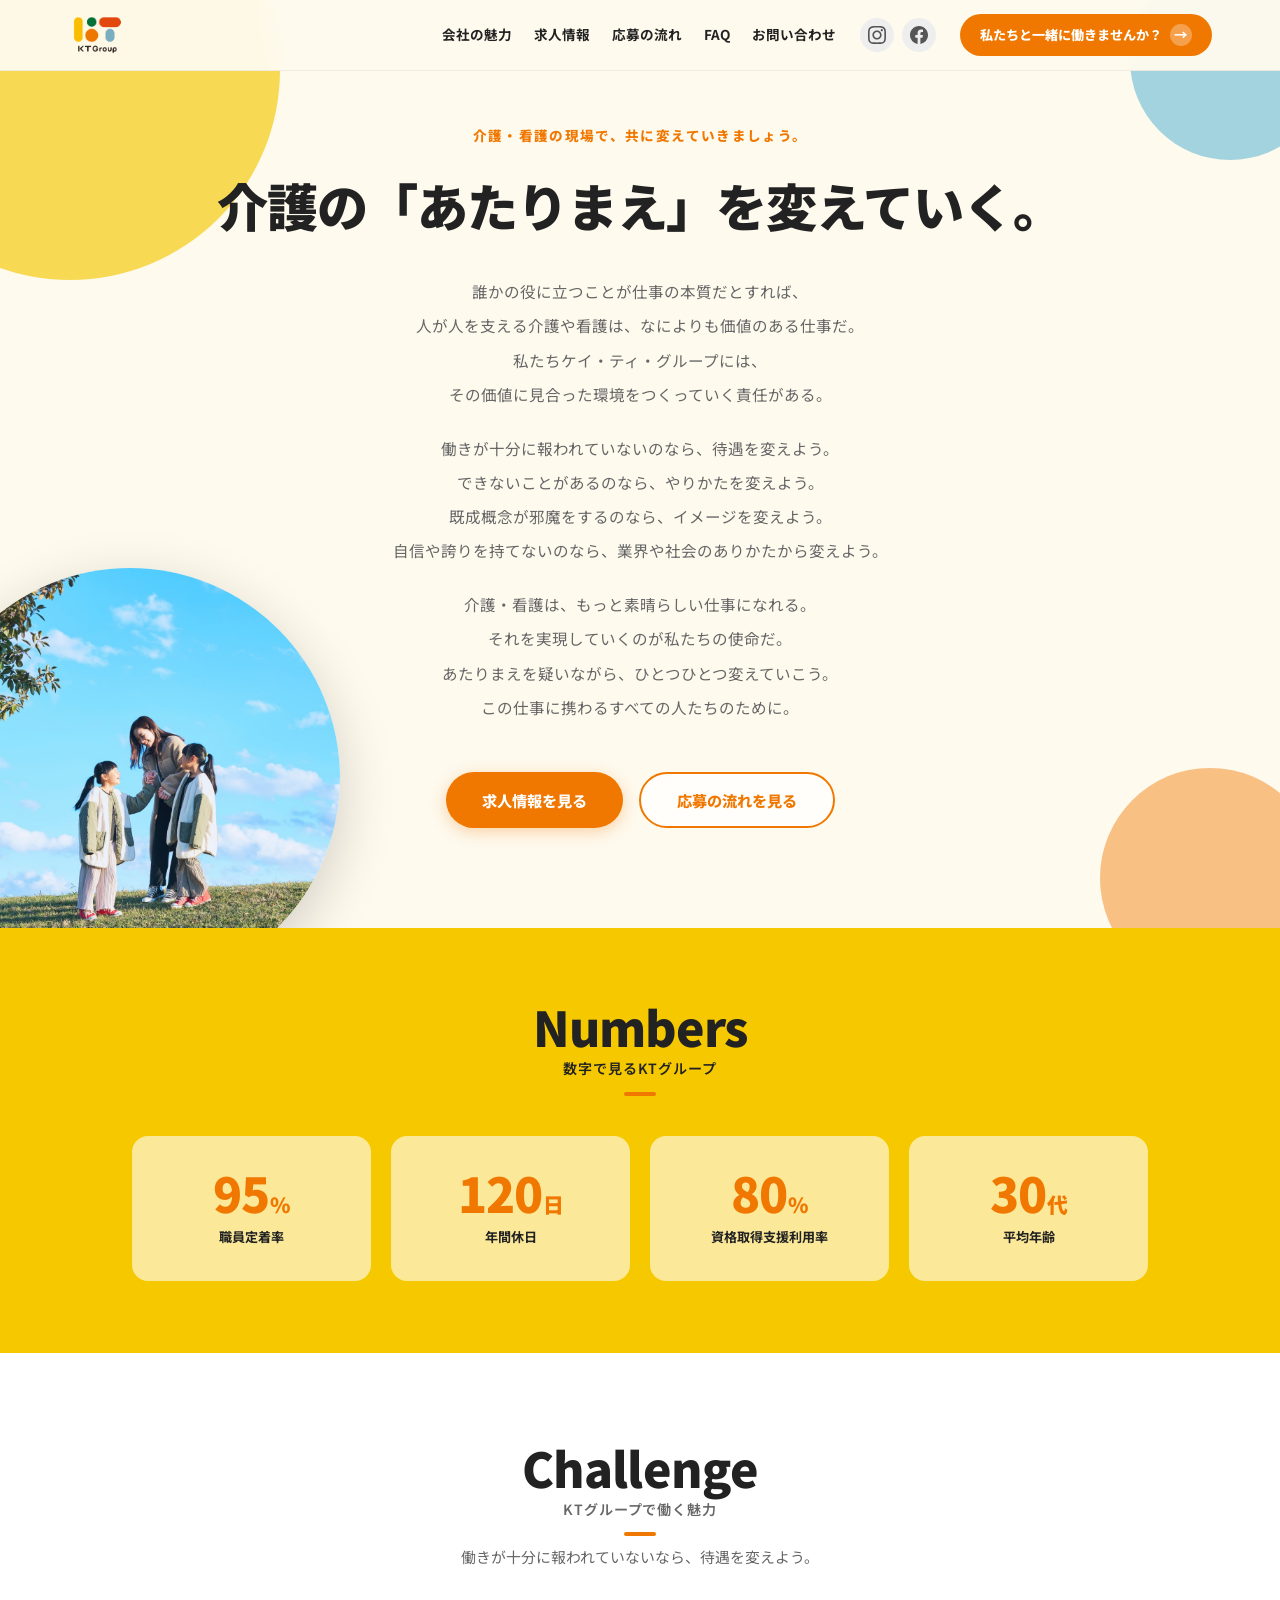
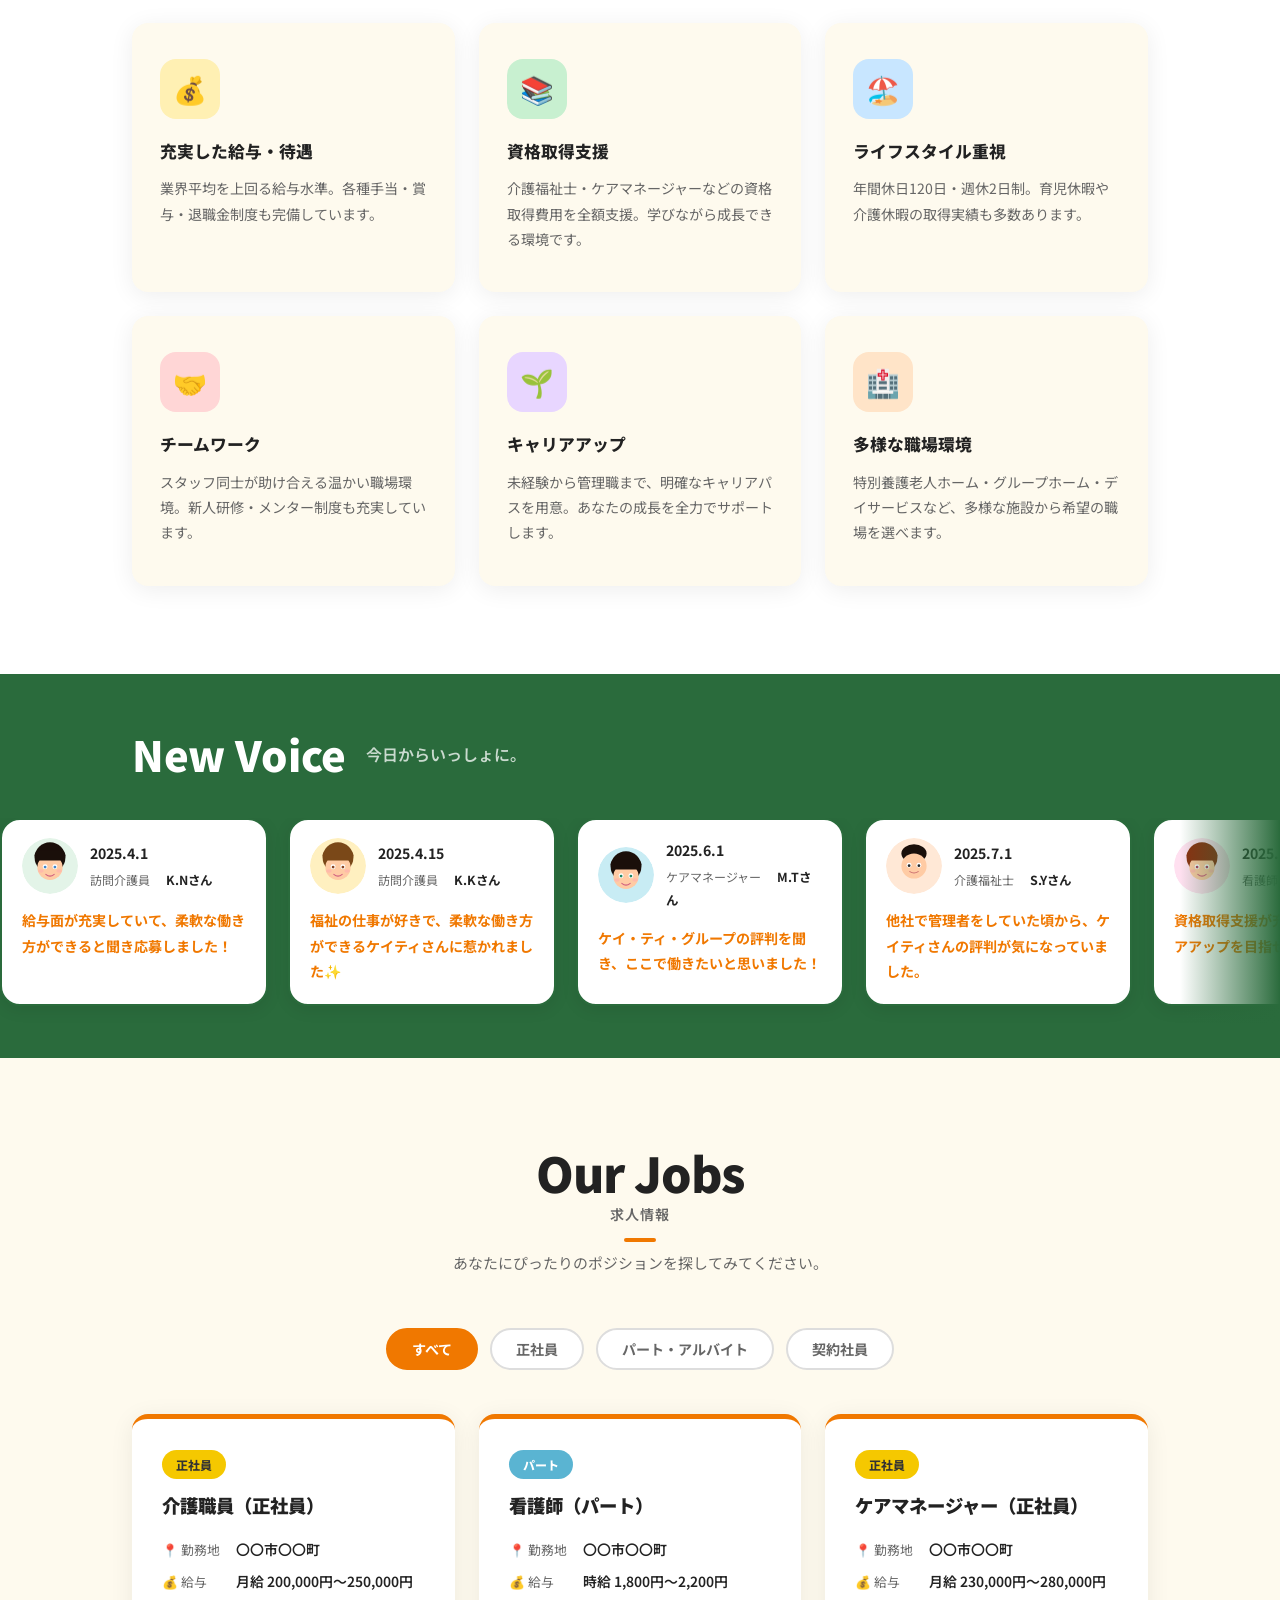
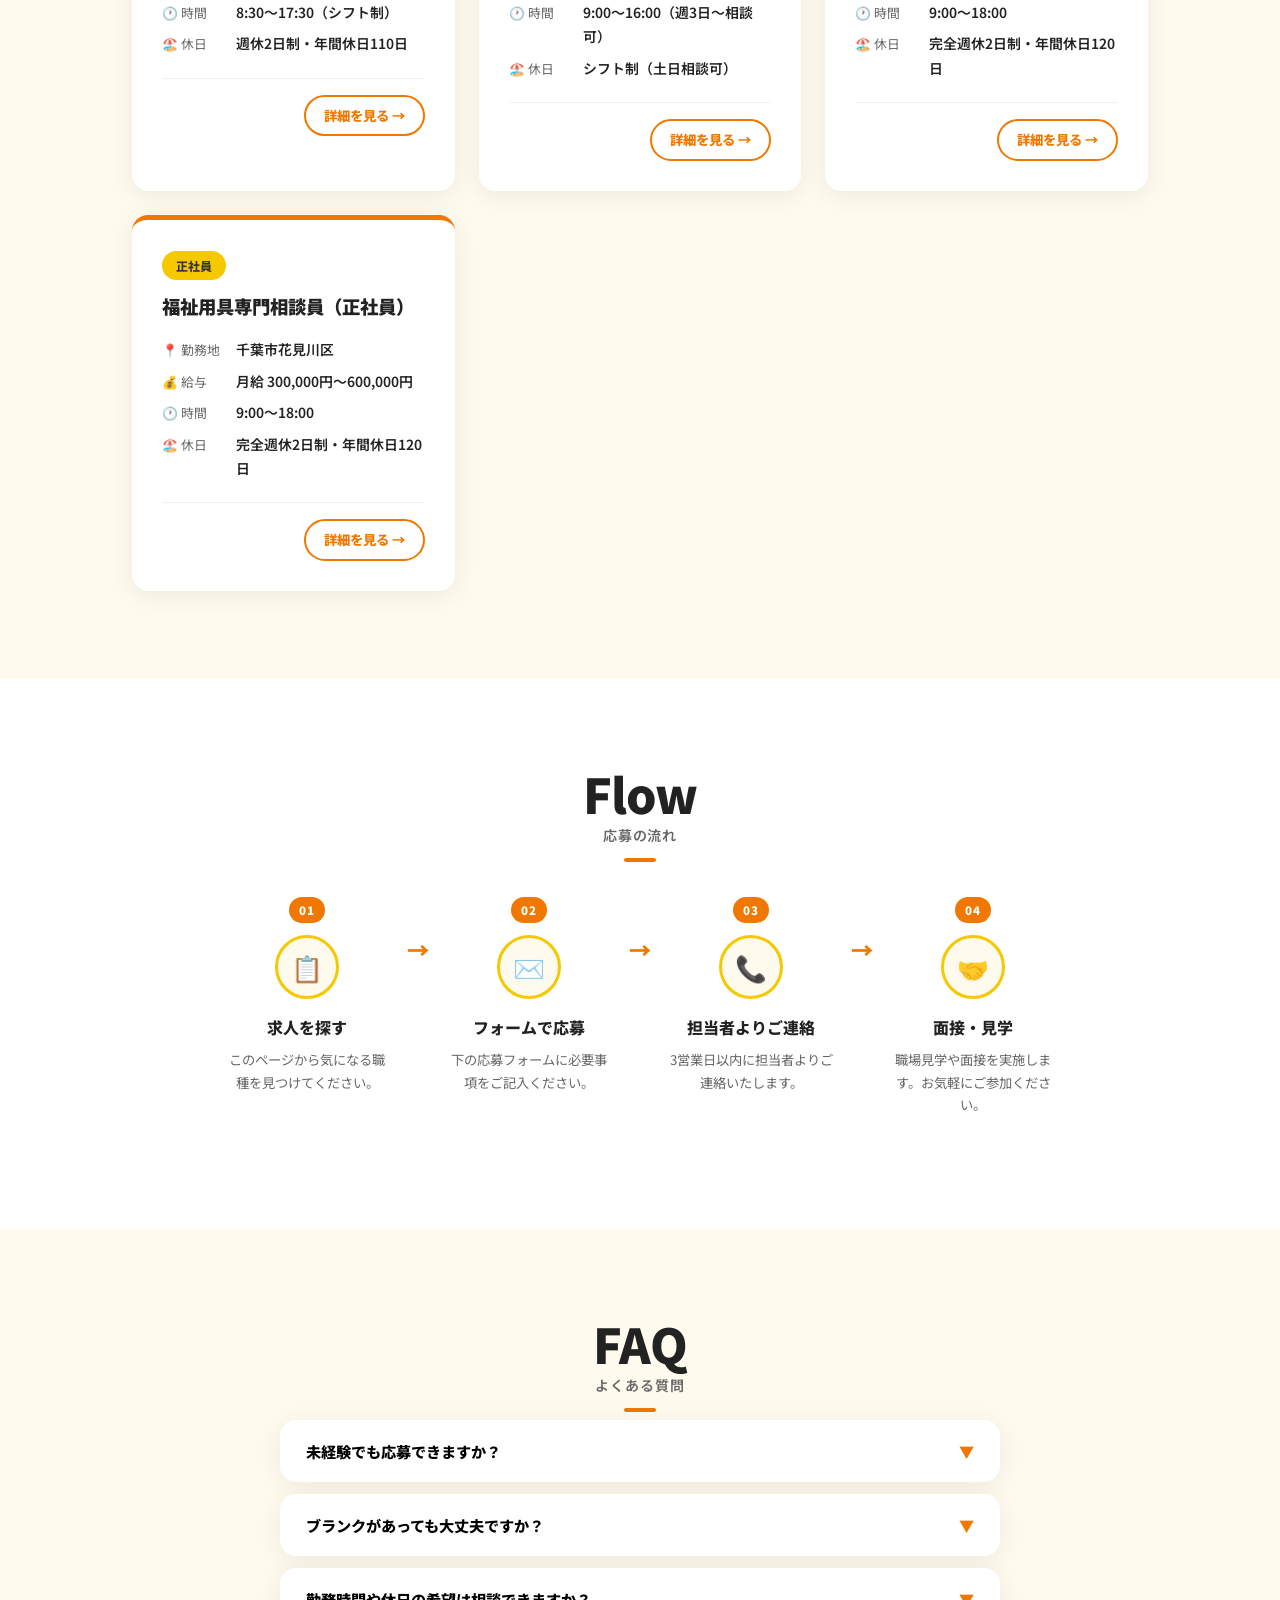
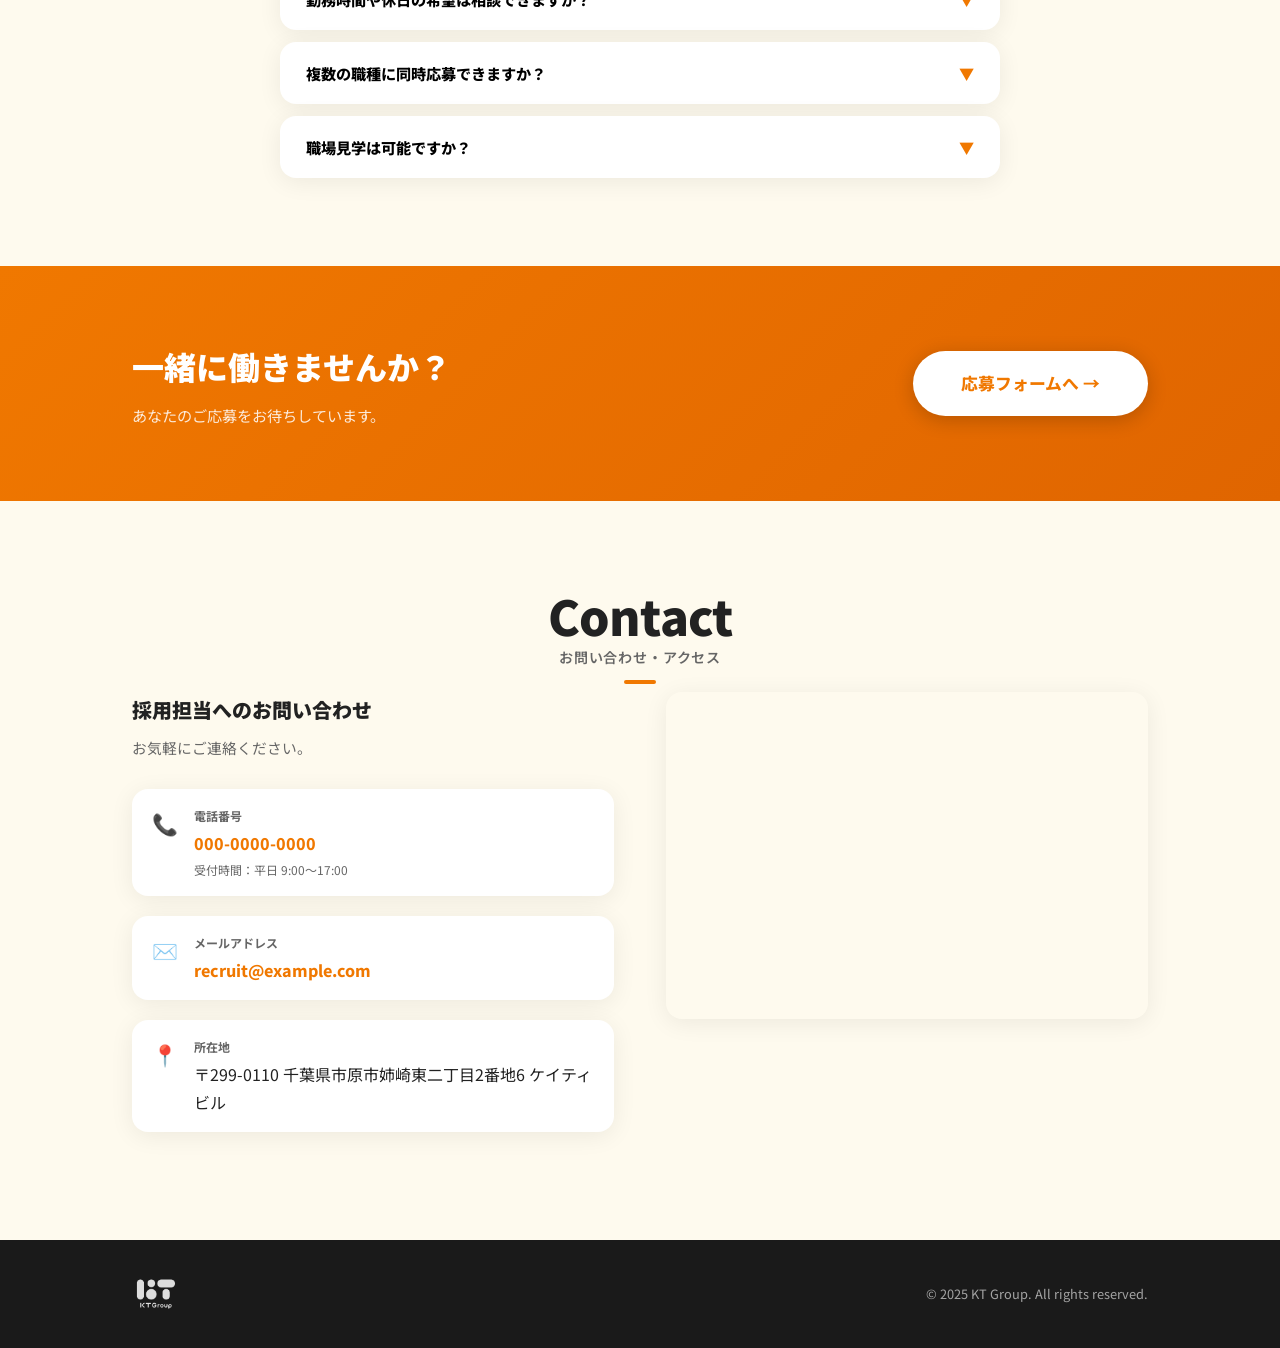
==== commit f653cdbf: "Add files via upload" ====
--- a/index.html
+++ b/index.html
@@ -73,12 +73,26 @@
     <div class="hero-content">
       <p class="hero-sub">介護・看護の現場で、共に変えていきましょう。</p>
       <h1 class="hero-title">介護の「あたりまえ」を変えていく。</h1>
-      <p class="hero-body">
-        誰かの役に立つことが仕事の本質だとすれば、<br>
-        人が人を支える介護や看護は、なによりも価値のある仕事だ。<br>
-        私たちケイ・ティ・グループには、<br>
-        その価値に見合った環境をつくっていく責任がある。
-      </p>
+      <div class="hero-body">
+        <p>
+          誰かの役に立つことが仕事の本質だとすれば、<br>
+          人が人を支える介護や看護は、なによりも価値のある仕事だ。<br>
+          私たちケイ・ティ・グループには、<br>
+          その価値に見合った環境をつくっていく責任がある。
+        </p>
+        <p>
+          働きが十分に報われていないのなら、待遇を変えよう。<br>
+          できないことがあるのなら、やりかたを変えよう。<br>
+          既成概念が邪魔をするのなら、イメージを変えよう。<br>
+          自信や誇りを持てないのなら、業界や社会のありかたから変えよう。
+        </p>
+        <p>
+          介護・看護は、もっと素晴らしい仕事になれる。<br>
+          それを実現していくのが私たちの使命だ。<br>
+          あたりまえを疑いながら、ひとつひとつ変えていこう。<br>
+          この仕事に携わるすべての人たちのために。
+        </p>
+      </div>
       <div class="hero-btns">
         <a href="#jobs" class="btn-primary">求人情報を見る</a>
         <a href="#flow" class="btn-outline">応募の流れを見る</a>
--- a/style.css
+++ b/style.css
@@ -307,6 +307,12 @@
   line-height: 2.2;
   margin-bottom: 48px;
 }
+.hero-body p {
+  margin-bottom: 20px;
+}
+.hero-body p:last-child {
+  margin-bottom: 0;
+}
 .hero-btns {
   display: flex;
   gap: 16px;
@@ -1024,6 +1030,7 @@
 
 @media (max-width: 480px) {
   .jobs-grid  { grid-template-columns: 1fr; }
-  .hero-title { font-size: 2rem; }
-  .hero-body br { display: none; }
-}
+  .hero-title { font-size: 1.55rem; }
+  .hero-body p br { display: none; }
+  .hero-photo-wrap { width: 180px; height: 180px; left: -20px; bottom: -60px; }
+}
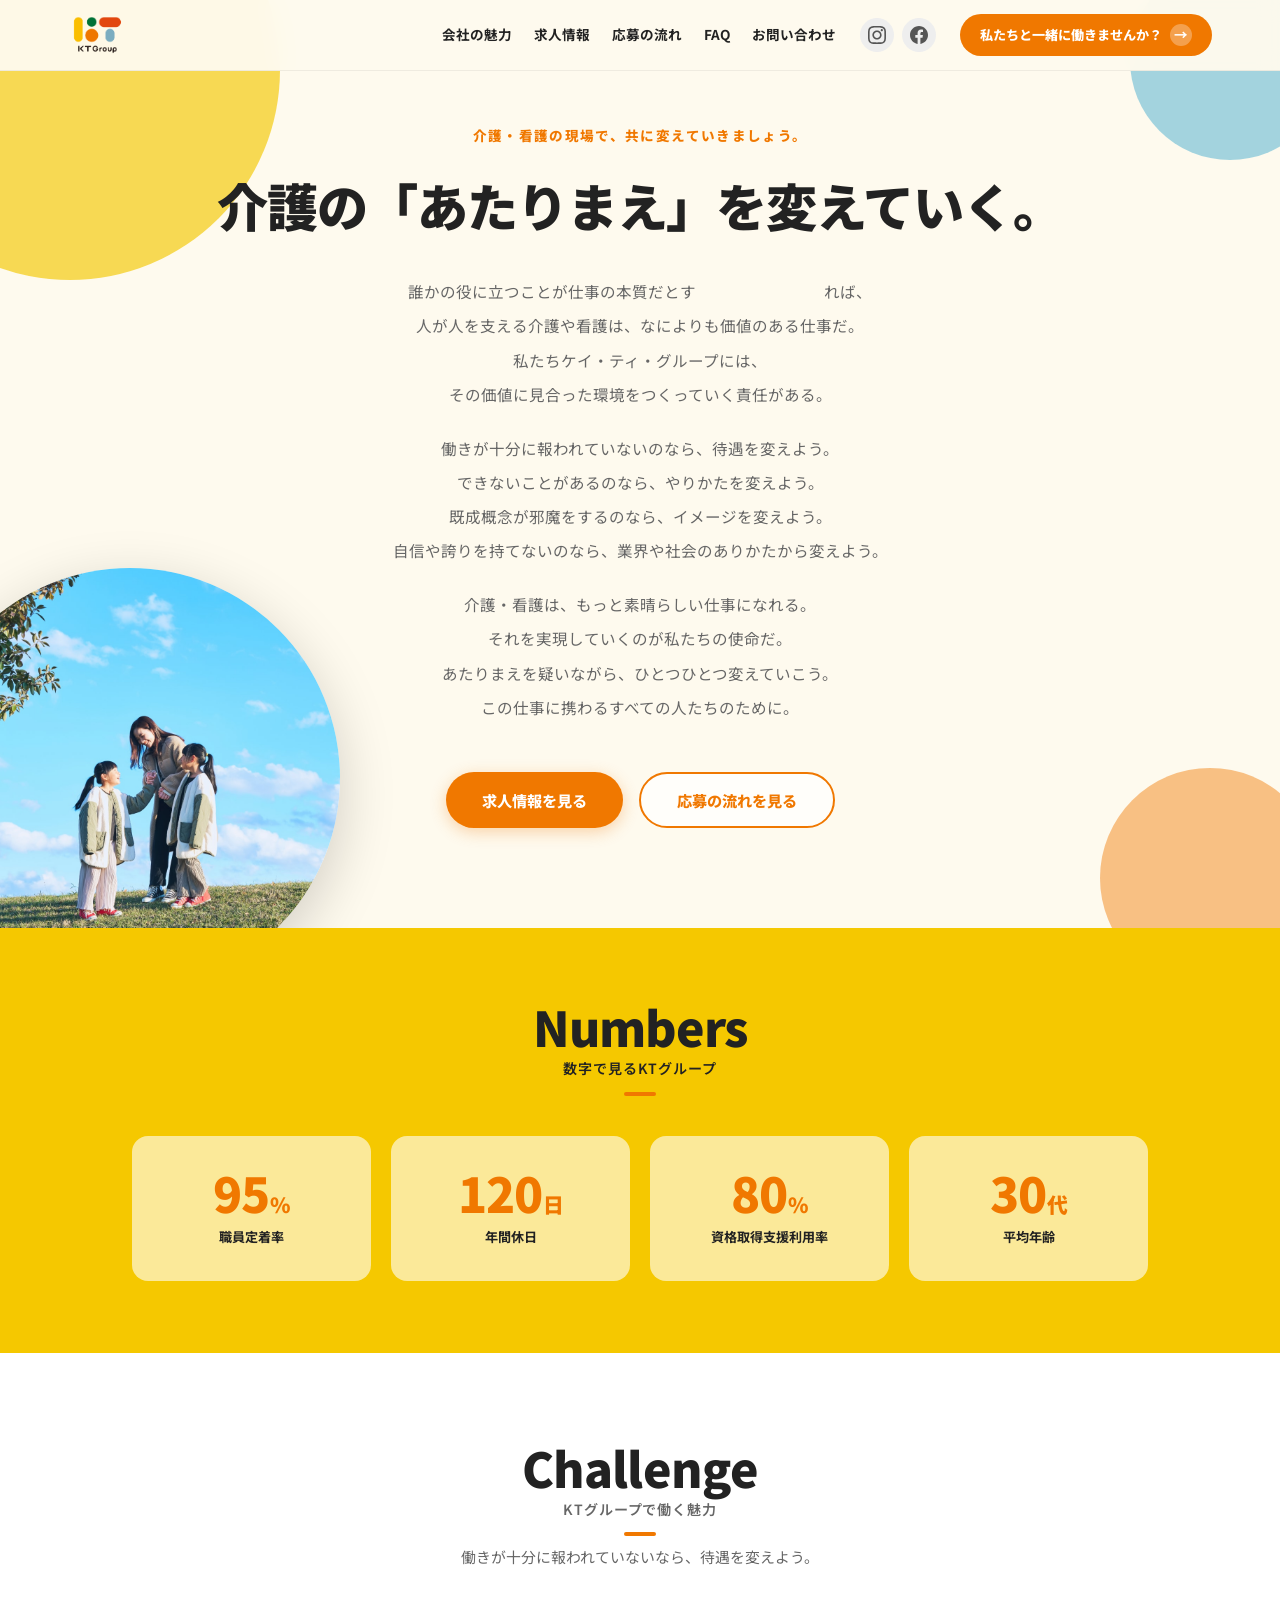
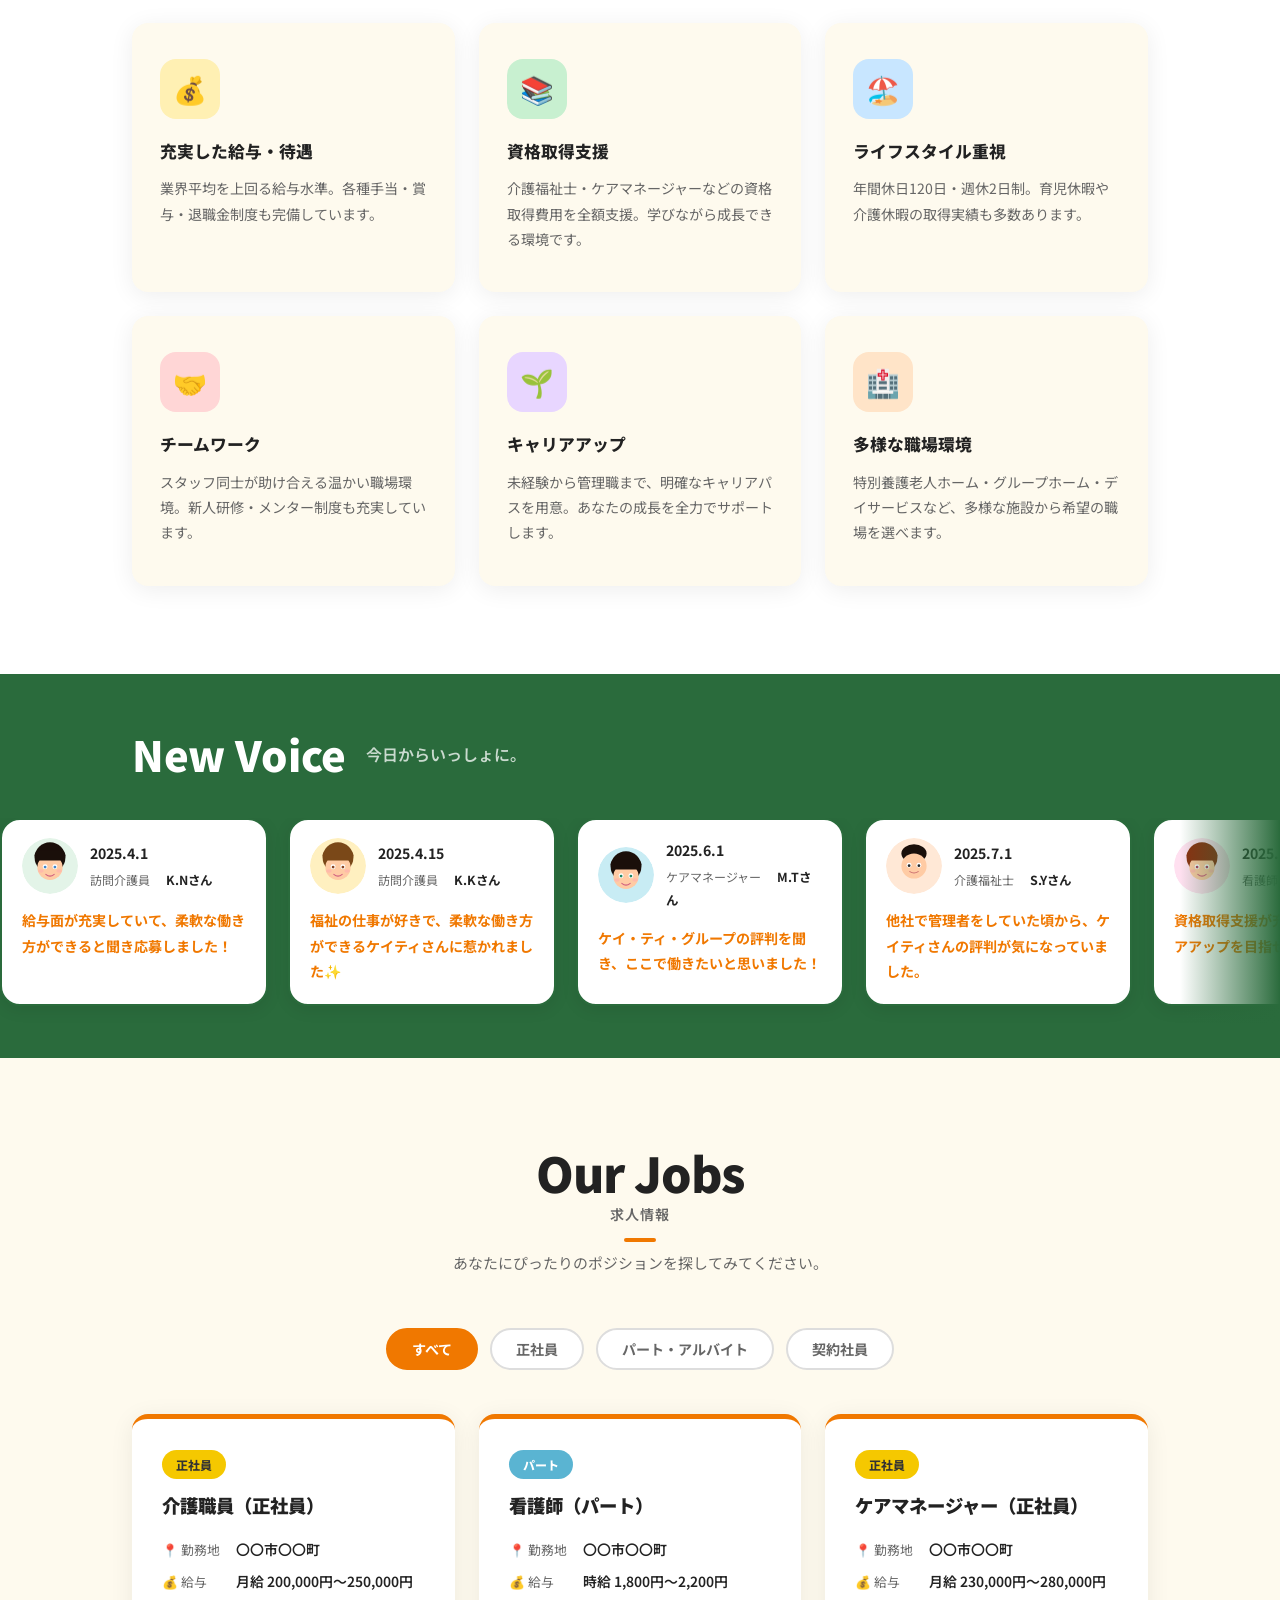
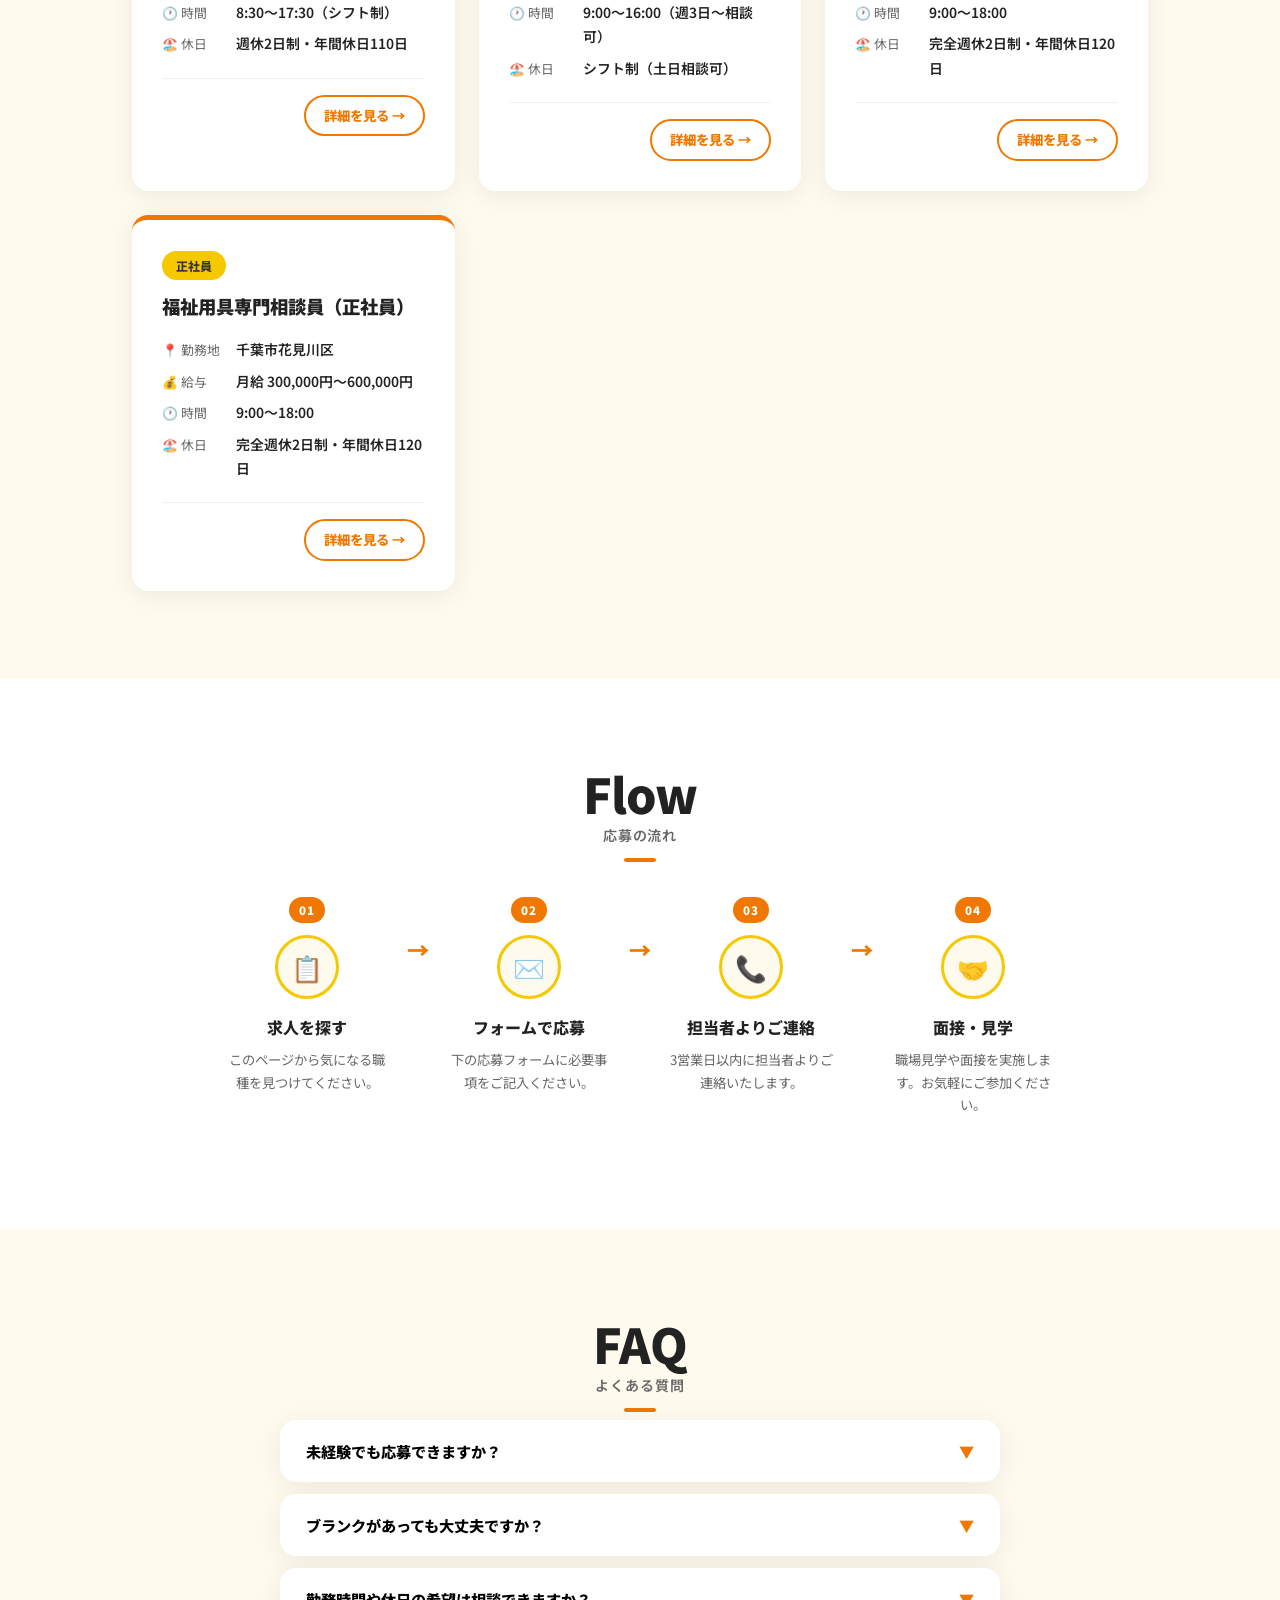
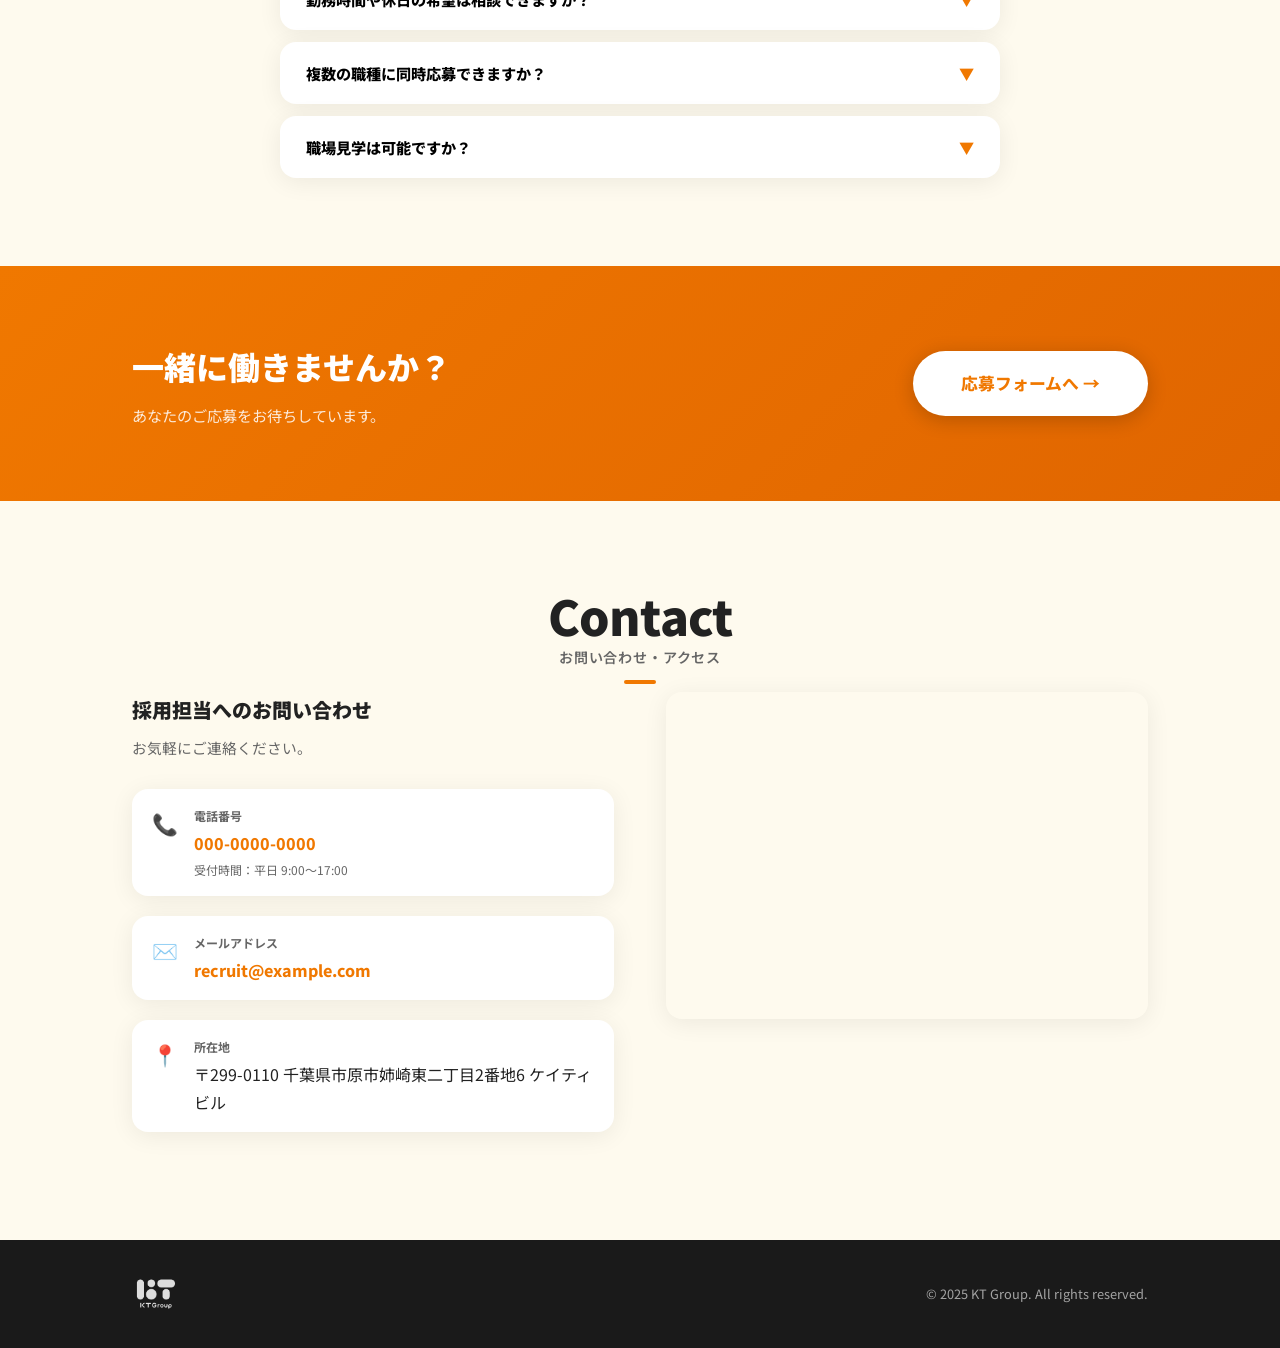
==== commit 293d9ea8: "Update index.html" ====
--- a/index.html
+++ b/index.html
@@ -75,7 +75,7 @@
       <h1 class="hero-title">介護の「あたりまえ」を変えていく。</h1>
       <div class="hero-body">
         <p>
-          誰かの役に立つことが仕事の本質だとすれば、<br>
+          誰かの役に立つことが仕事の本質だとす　　　　　　　　れば、<br>
           人が人を支える介護や看護は、なによりも価値のある仕事だ。<br>
           私たちケイ・ティ・グループには、<br>
           その価値に見合った環境をつくっていく責任がある。
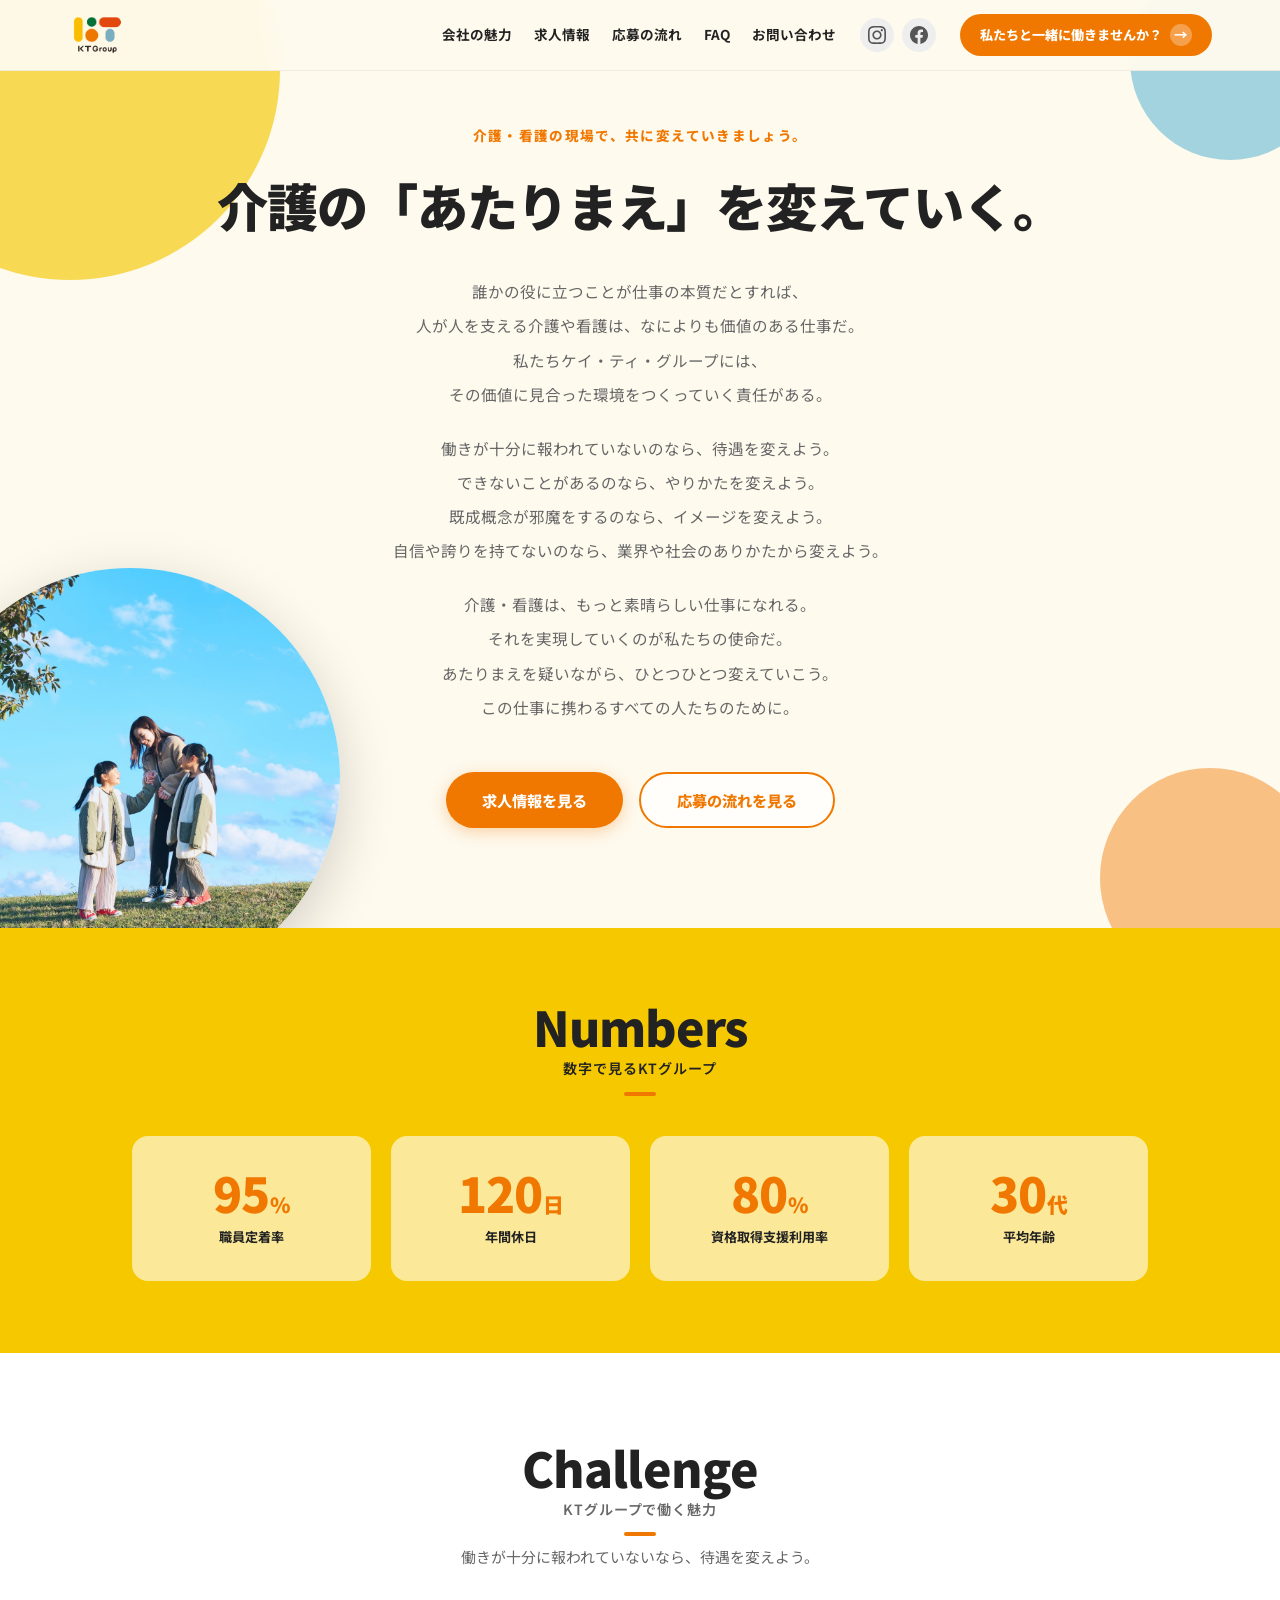
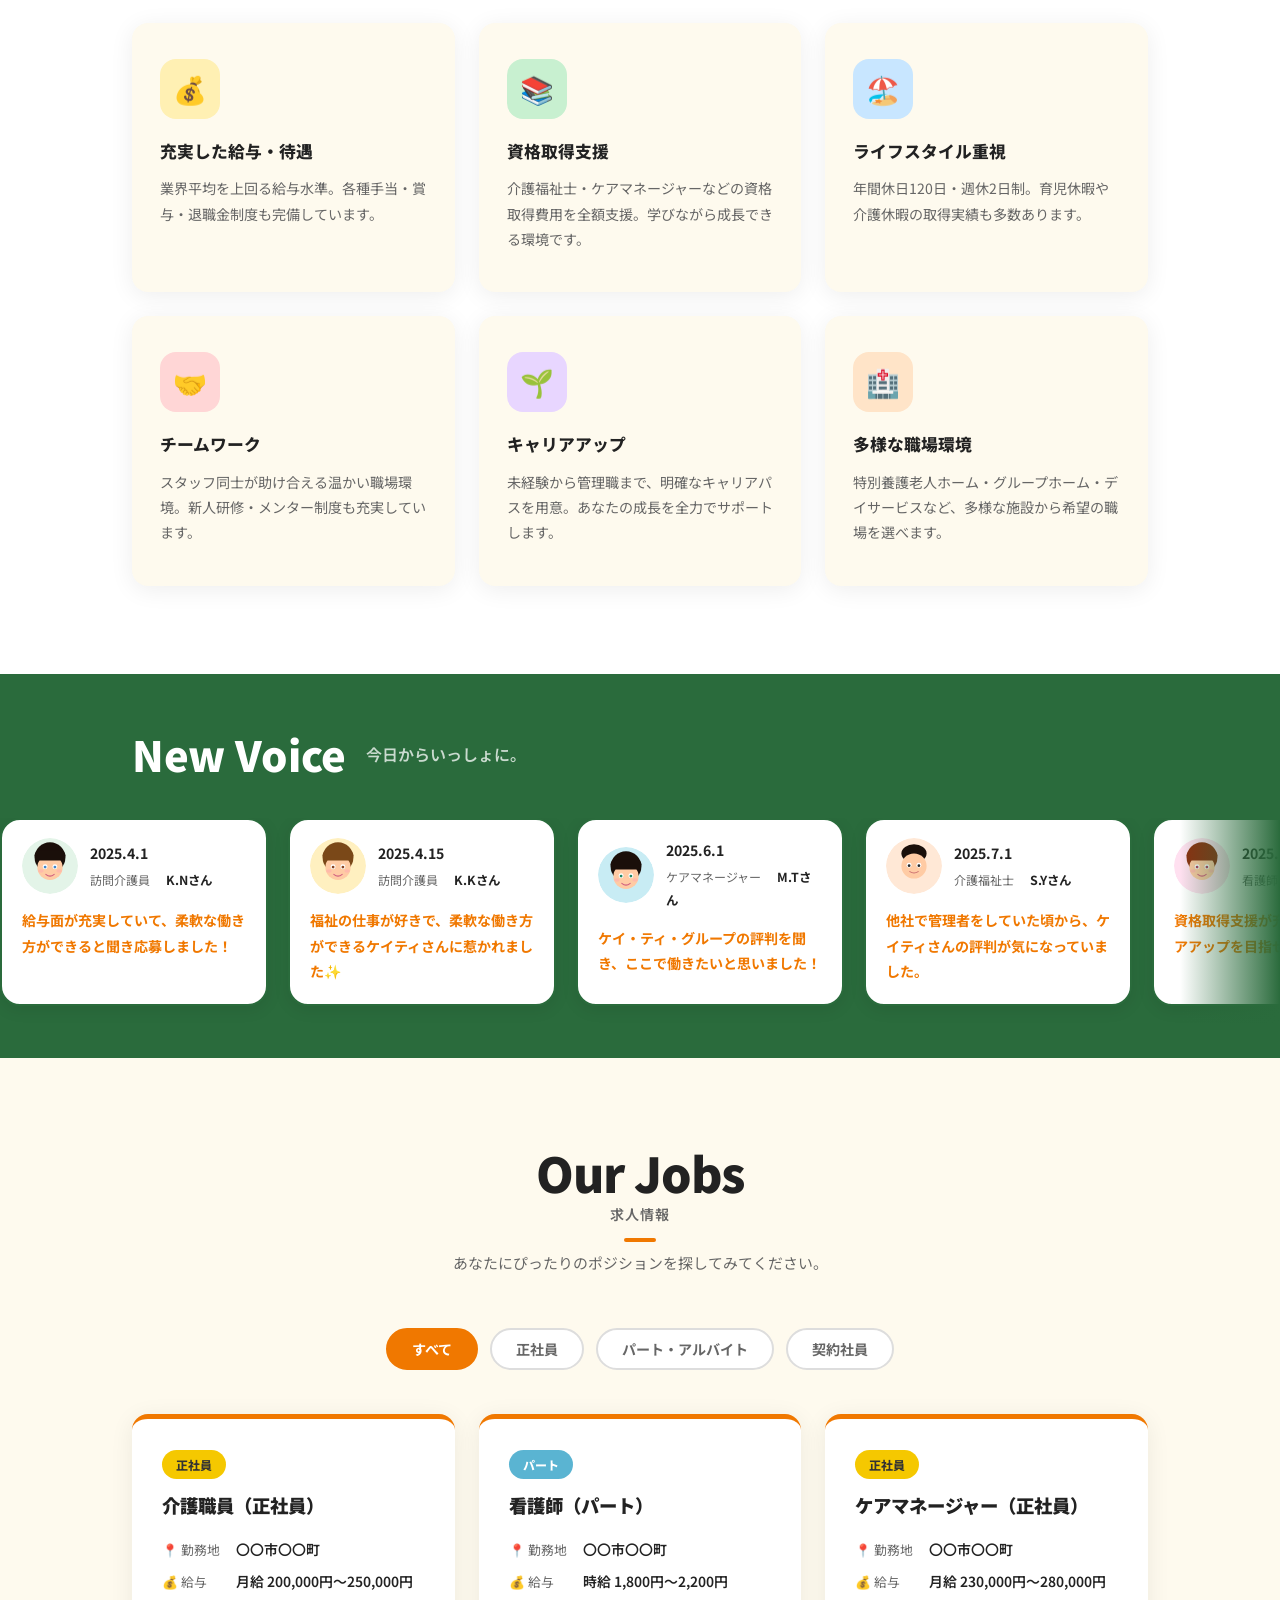
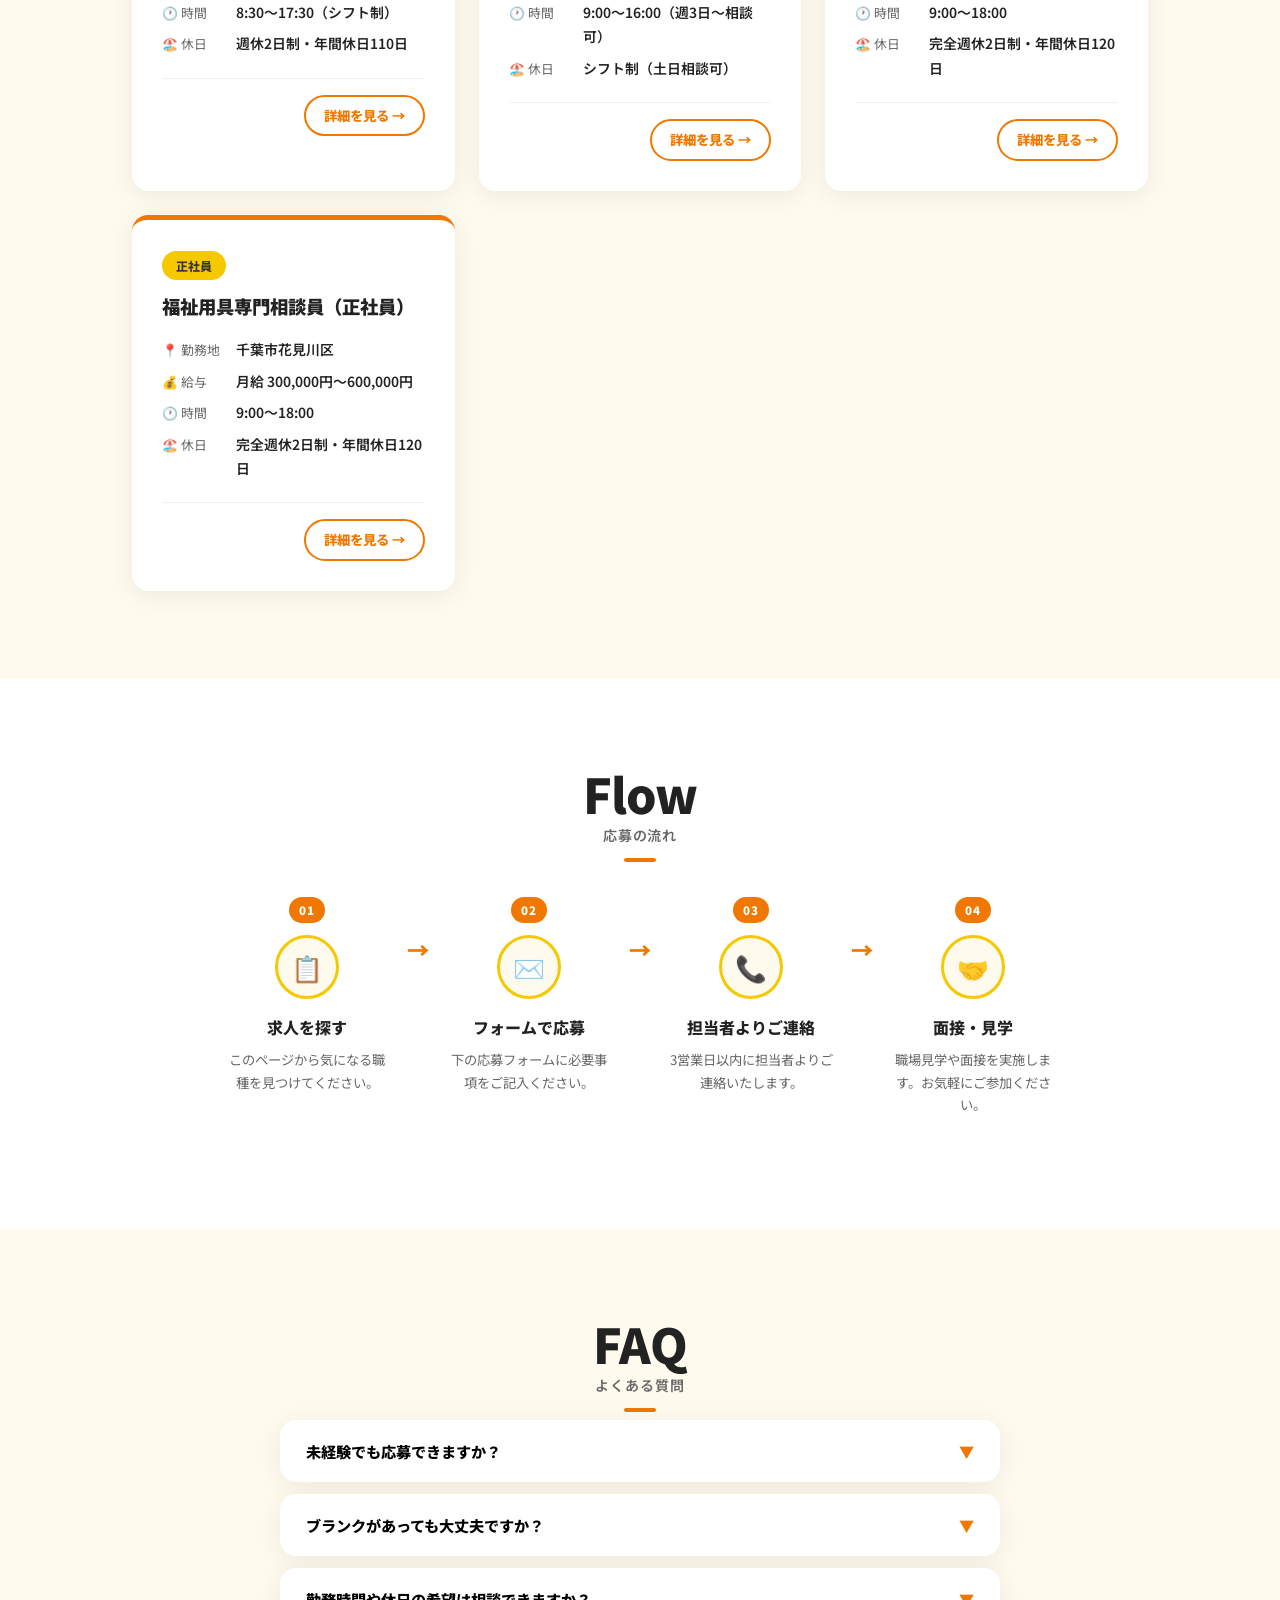
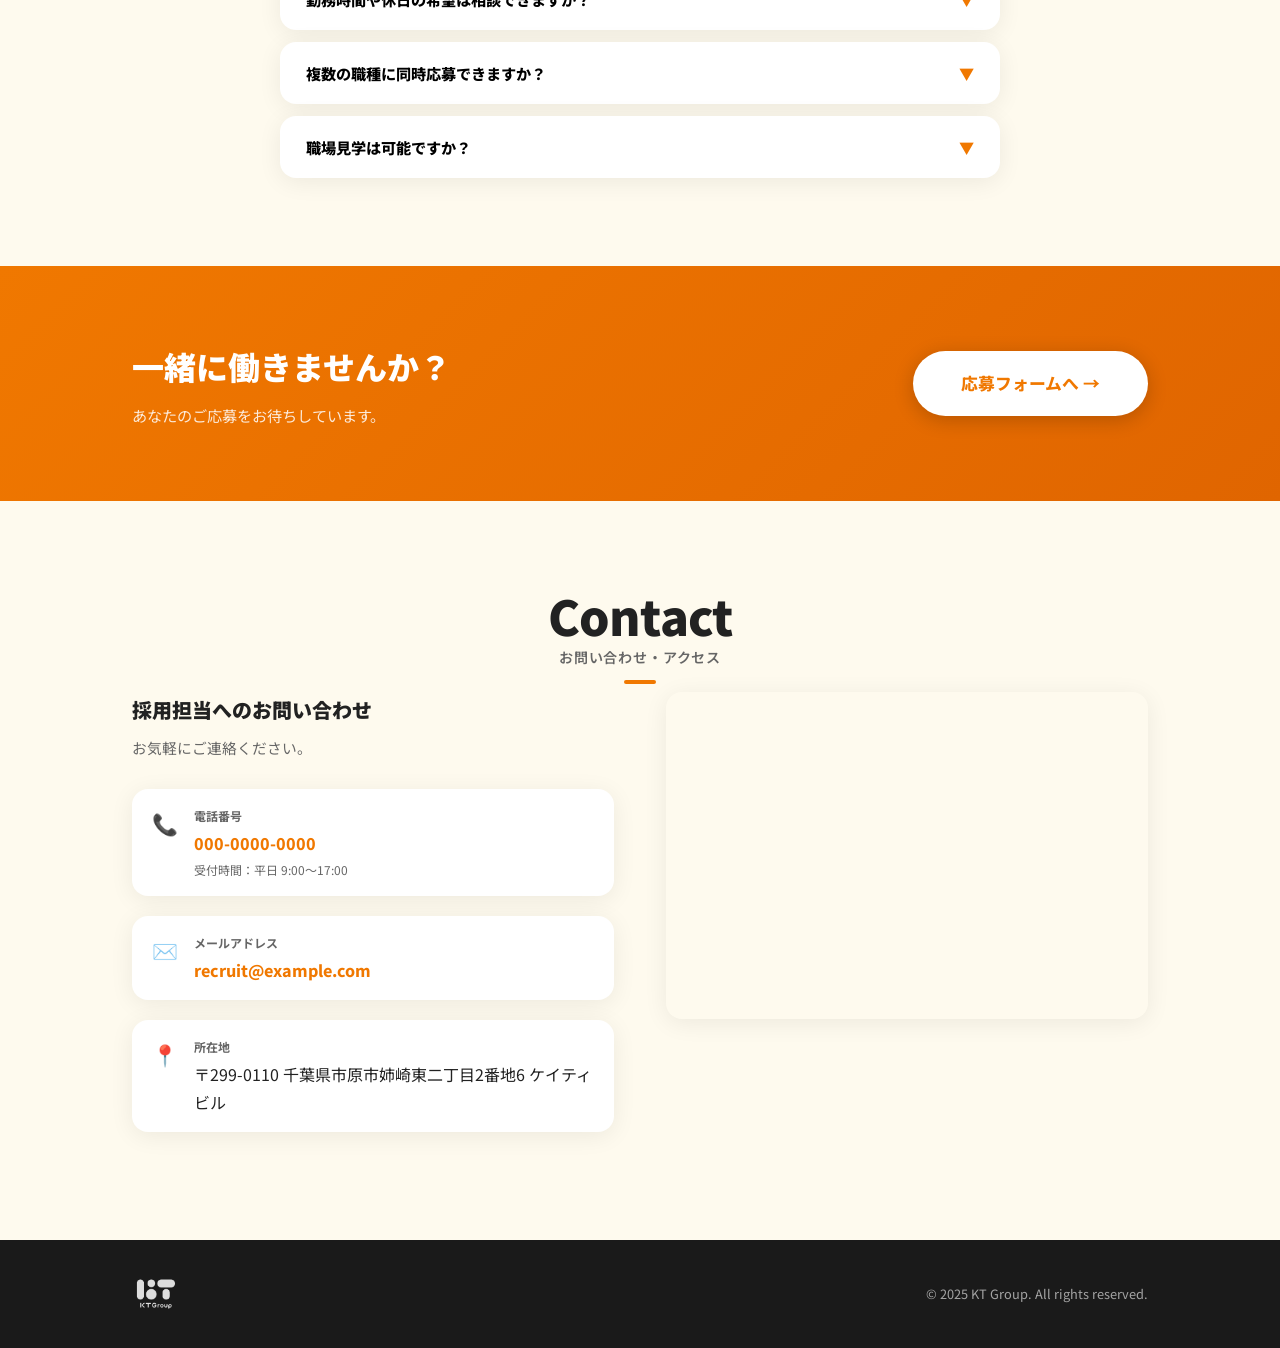
==== commit 8a4d6344: "Update index.html" ====
--- a/index.html
+++ b/index.html
@@ -75,7 +75,7 @@
       <h1 class="hero-title">介護の「あたりまえ」を変えていく。</h1>
       <div class="hero-body">
         <p>
-          誰かの役に立つことが仕事の本質だとす　　　　　　　　れば、<br>
+          誰かの役に立つことが仕事の本質だとすれば、<br>
           人が人を支える介護や看護は、なによりも価値のある仕事だ。<br>
           私たちケイ・ティ・グループには、<br>
           その価値に見合った環境をつくっていく責任がある。
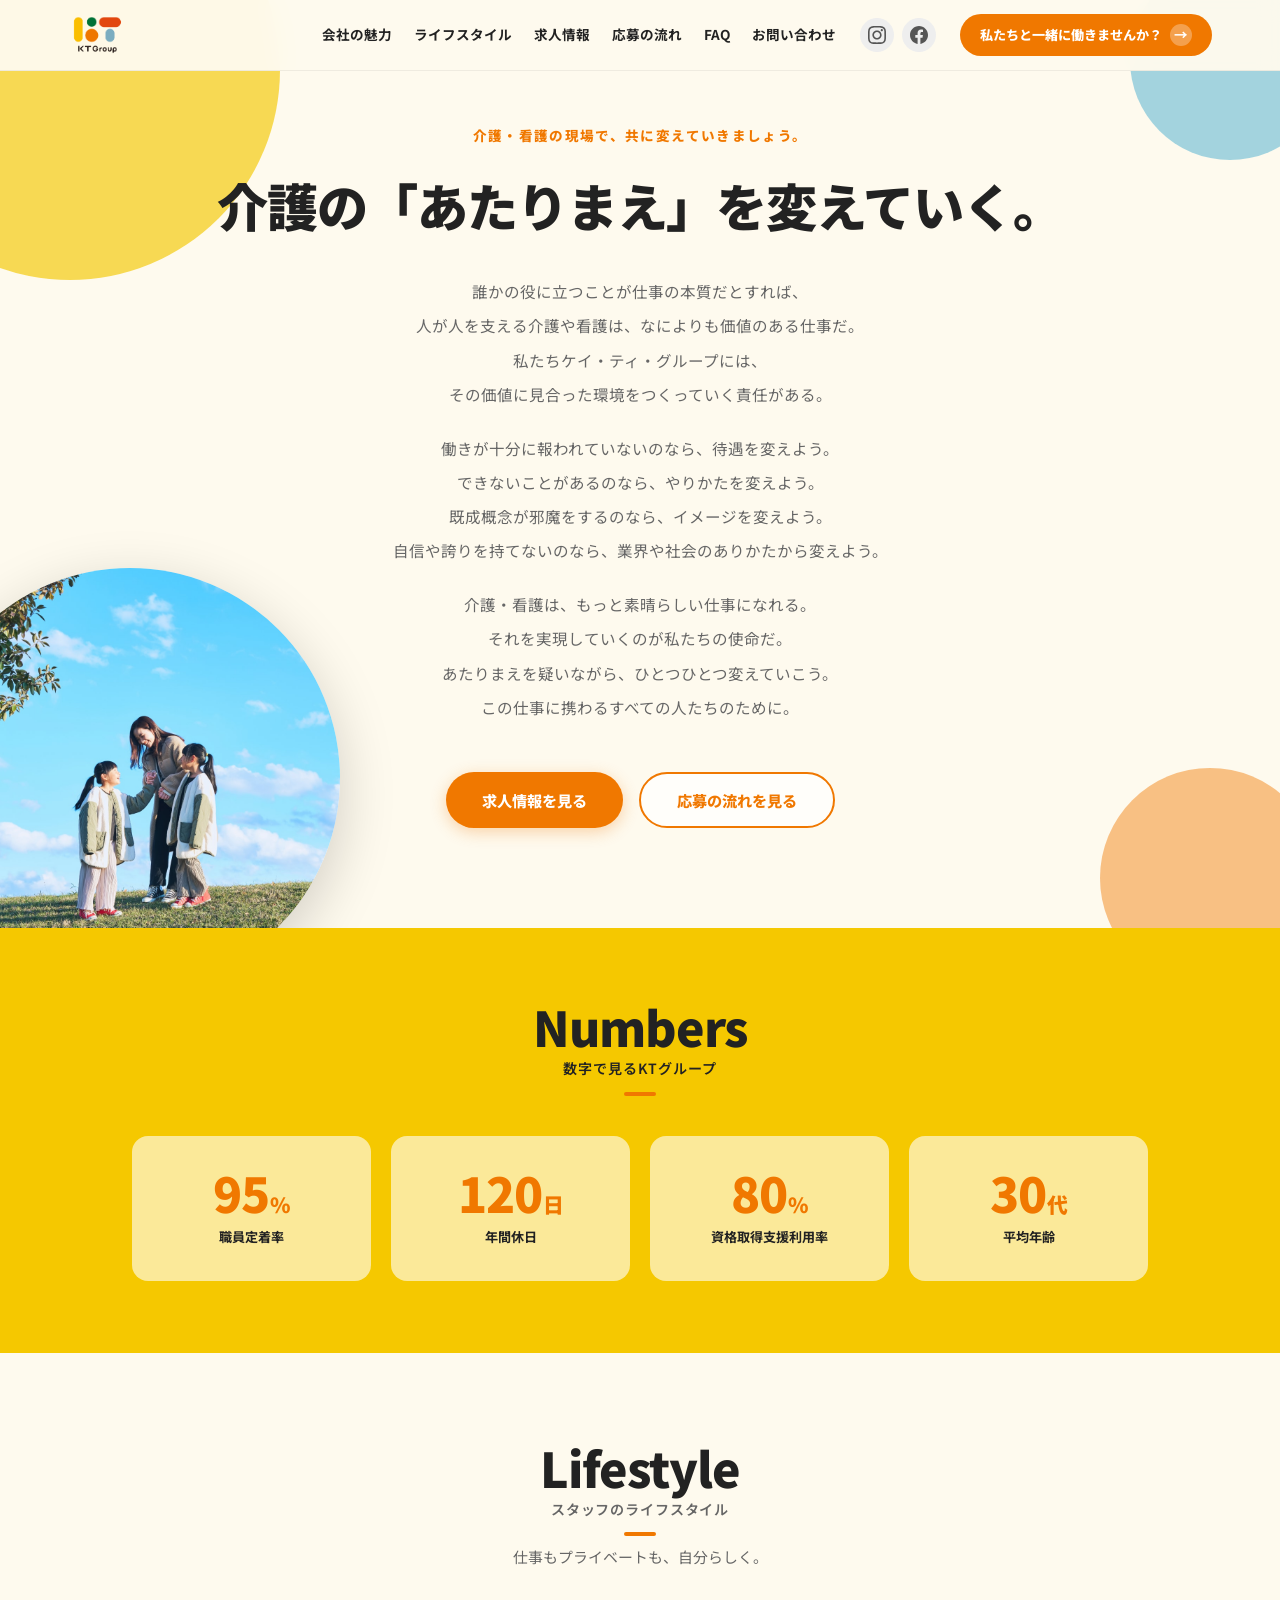
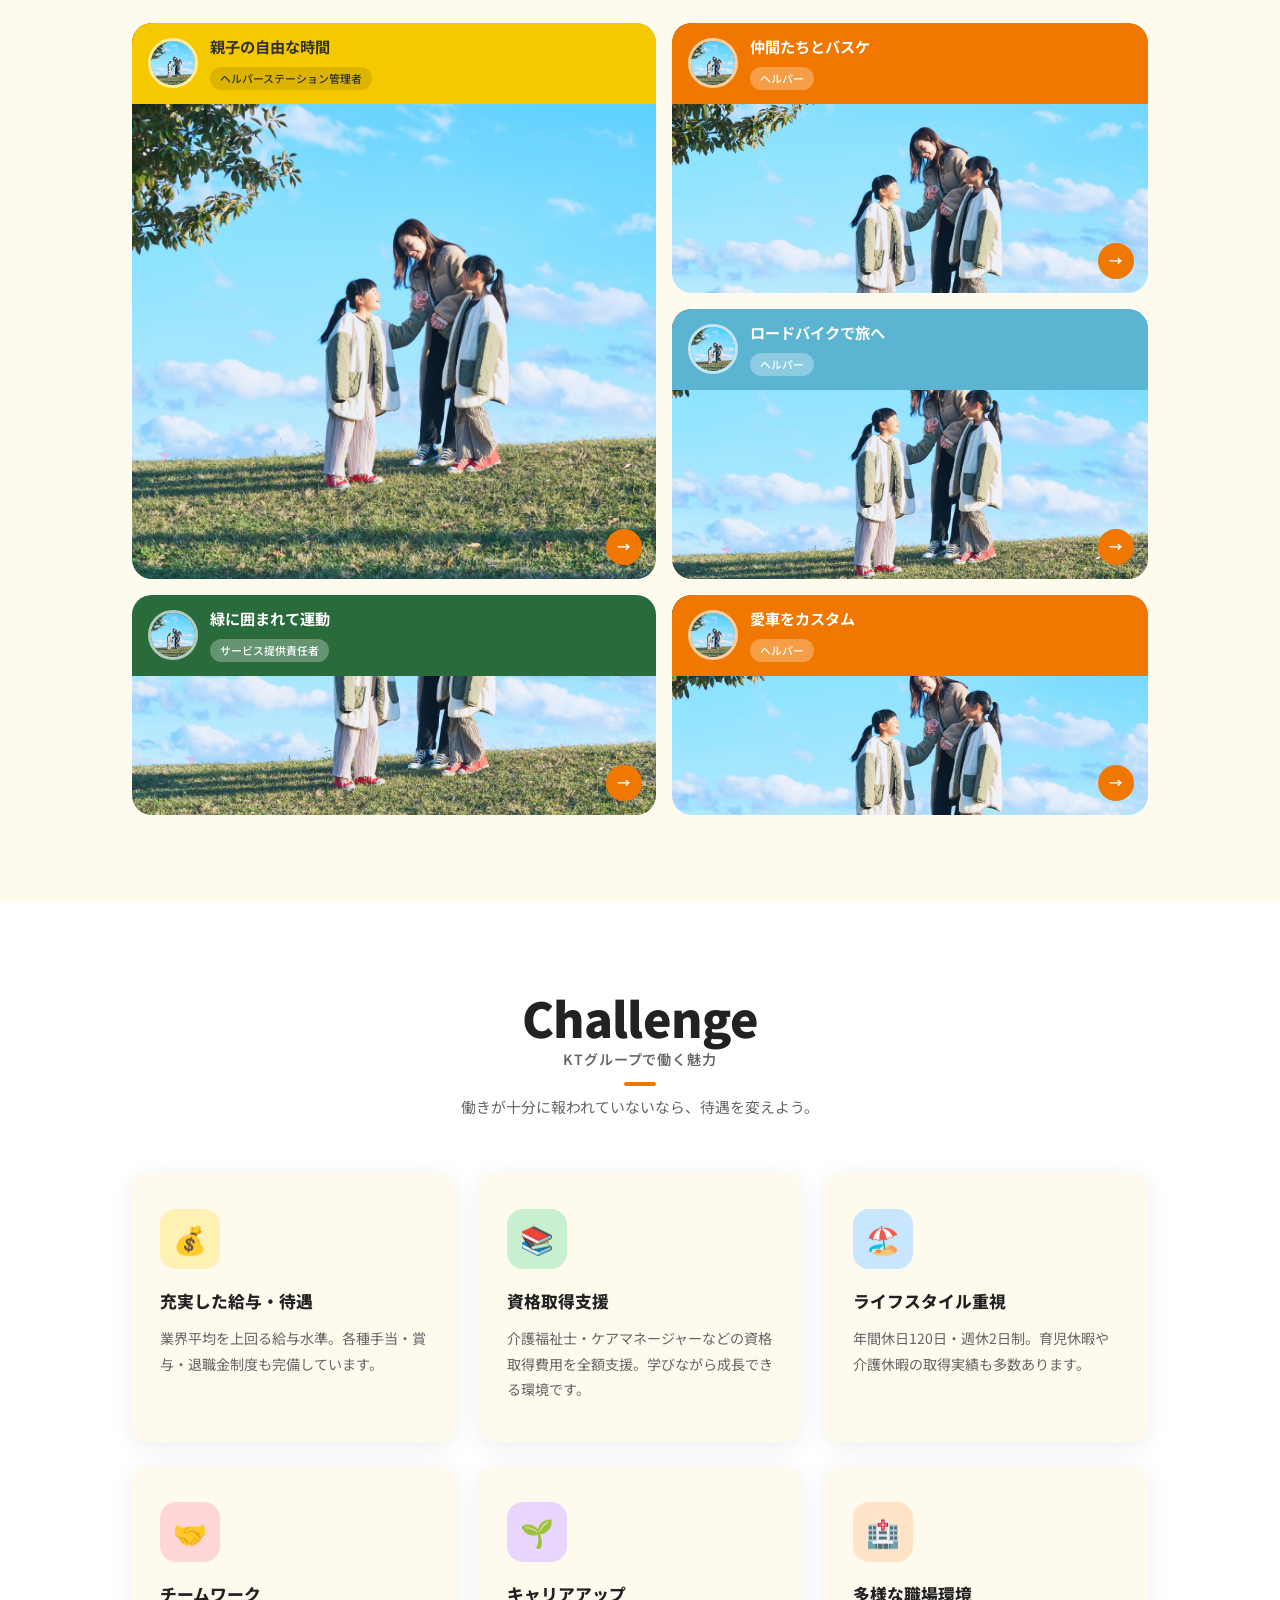
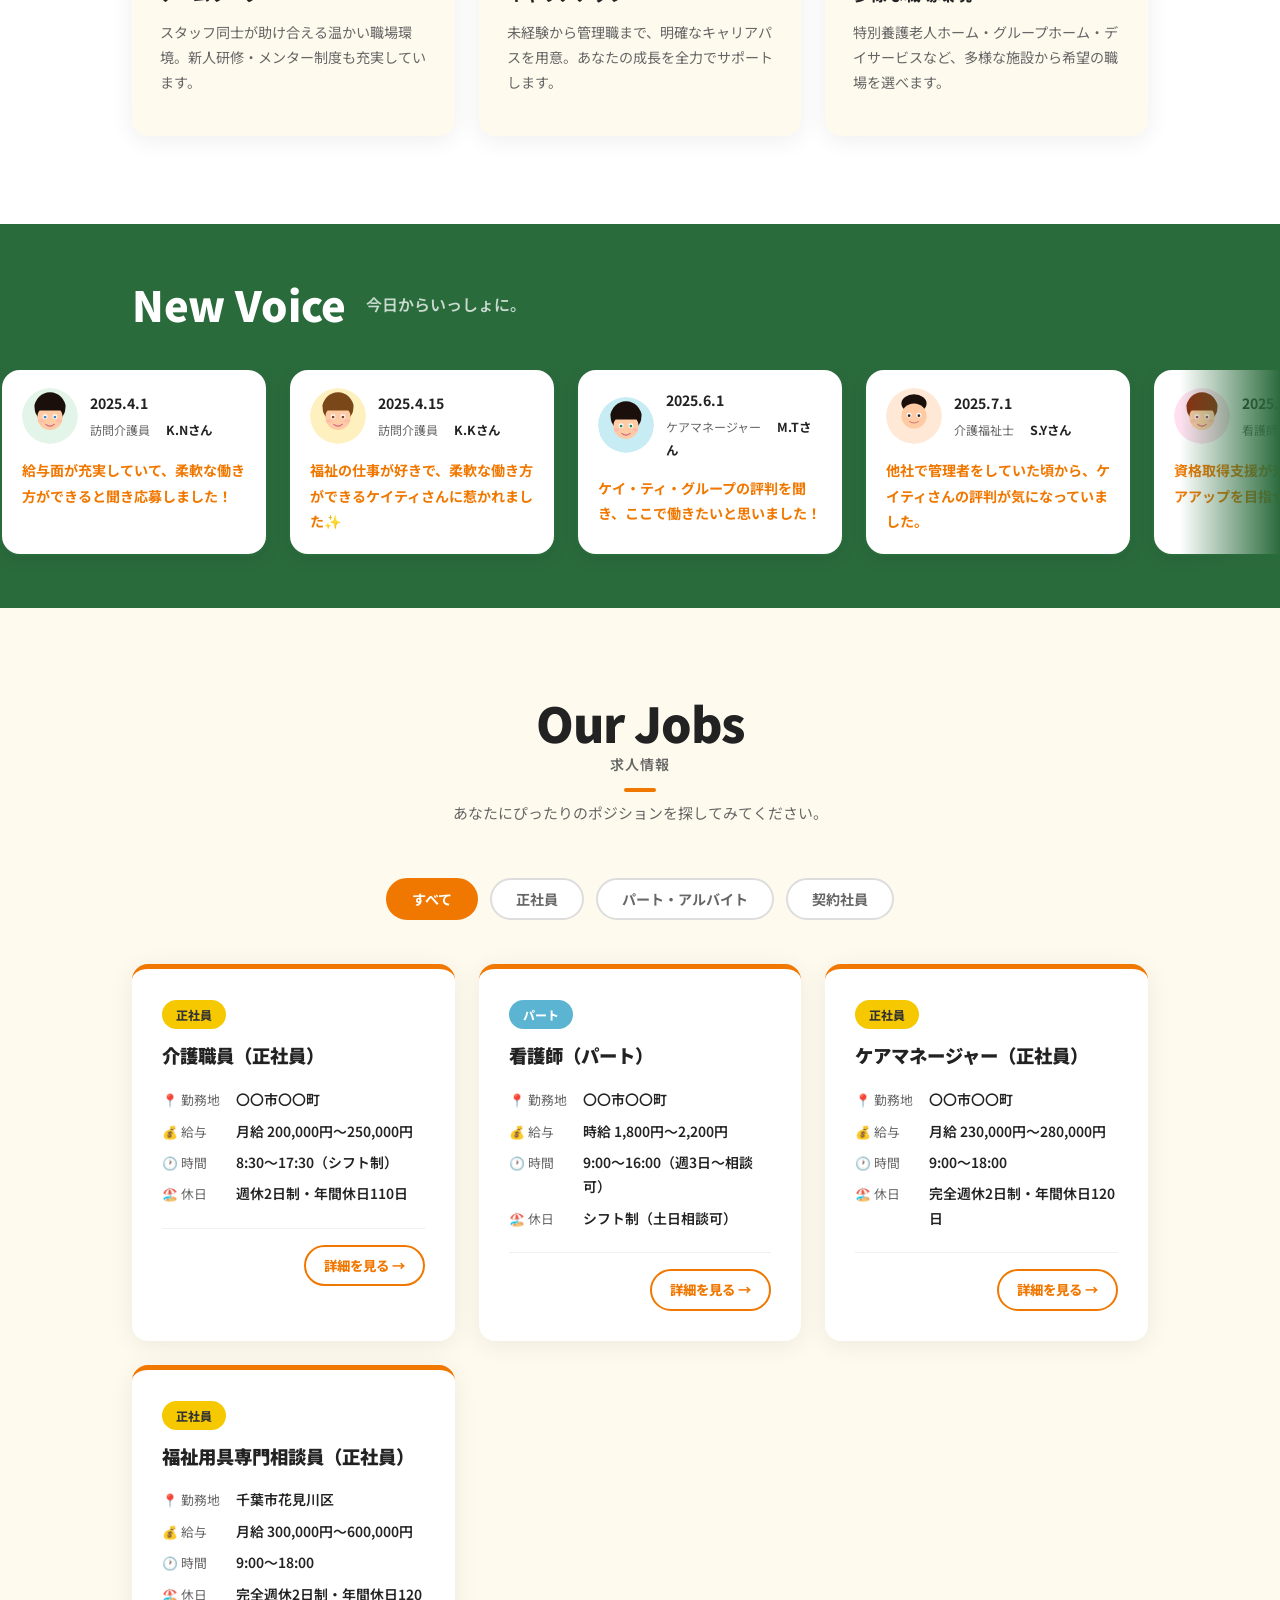
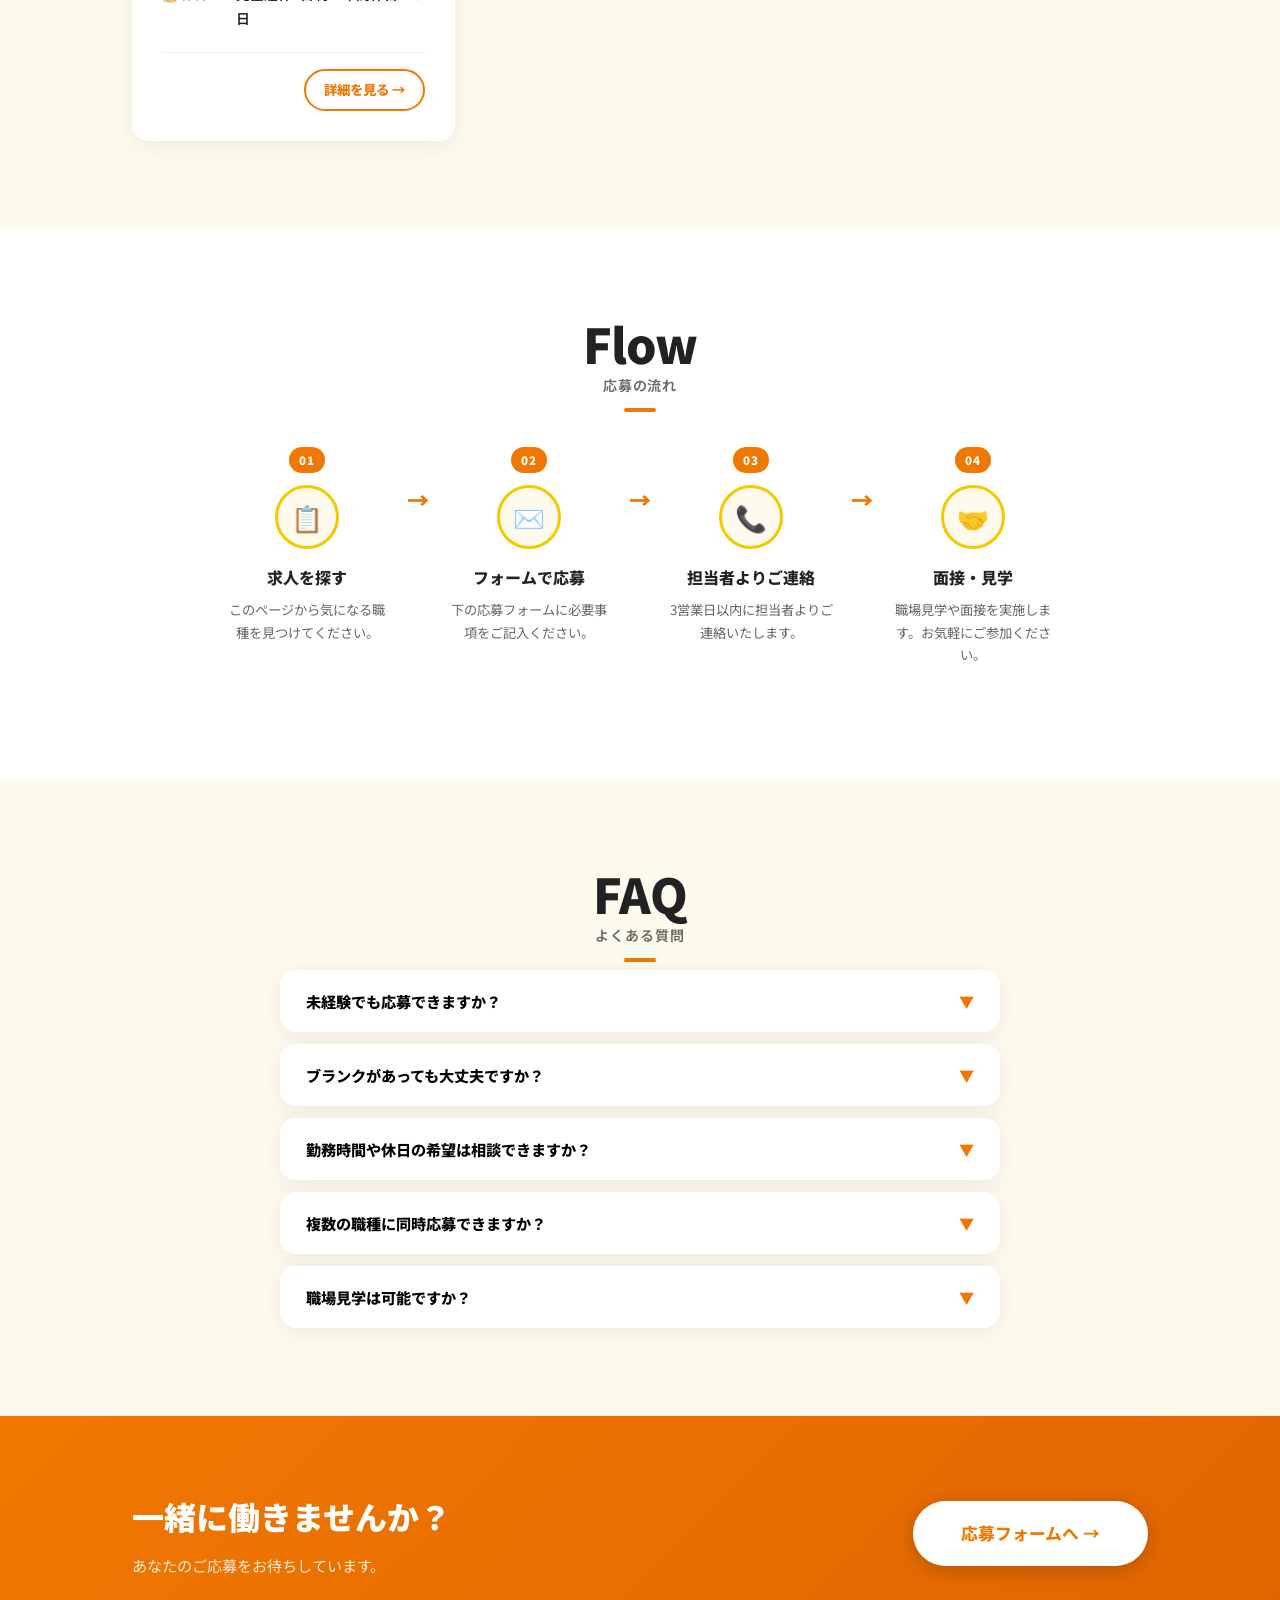
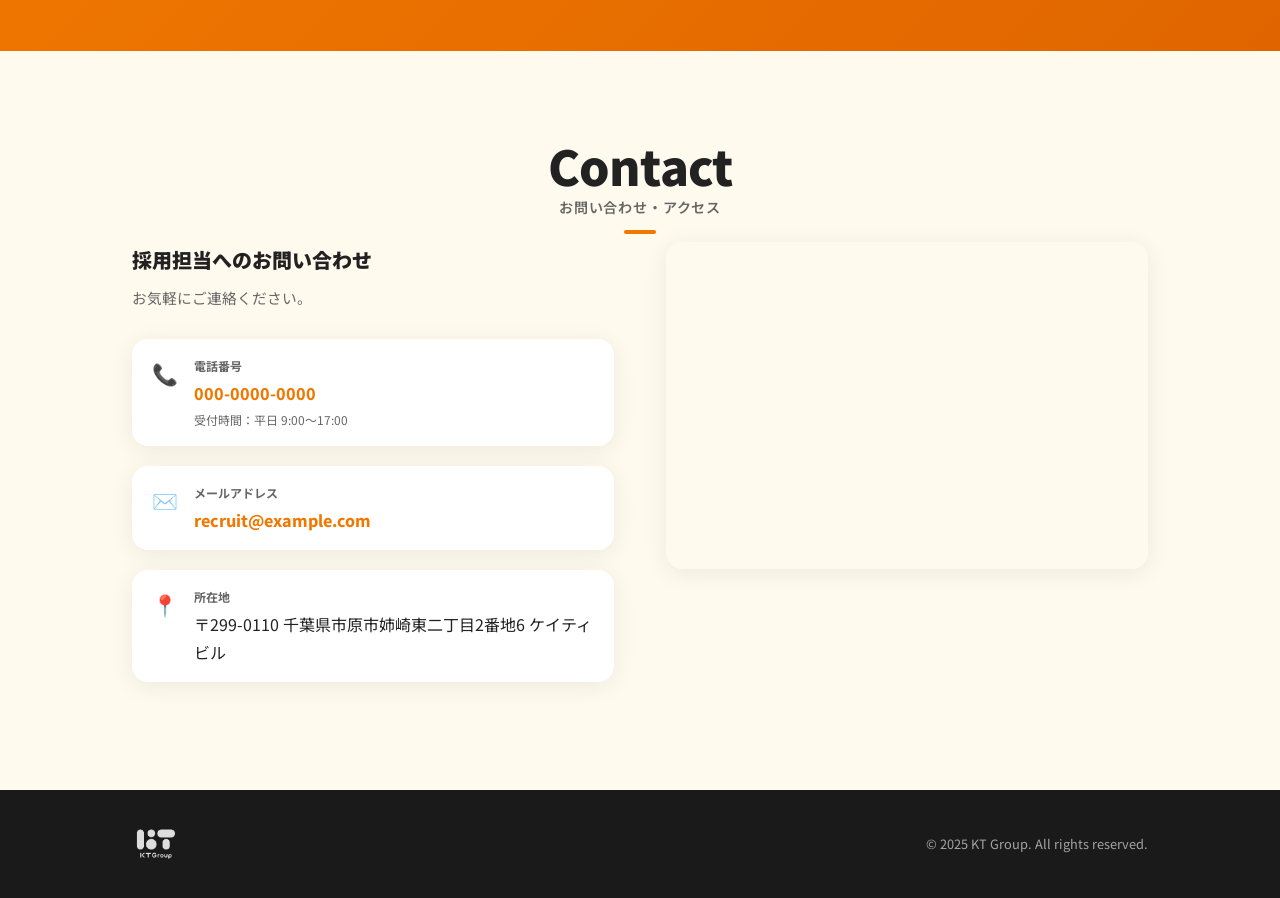
==== commit b406fe06: "Add files via upload" ====
--- a/index.html
+++ b/index.html
@@ -36,6 +36,7 @@
       </a>
       <nav class="nav" id="nav">
         <a href="#about">会社の魅力</a>
+        <a href="#lifestyle">ライフスタイル</a>
         <a href="#jobs">求人情報</a>
         <a href="#flow">応募の流れ</a>
         <a href="#faq">FAQ</a>
@@ -125,6 +126,92 @@
     </div>
   </section>
 
+  <!-- ライフスタイル -->
+  <section class="lifestyle" id="lifestyle">
+    <div class="container">
+      <h2 class="section-title" data-en="Lifestyle">スタッフのライフスタイル</h2>
+      <p class="section-sub">仕事もプライベートも、自分らしく。</p>
+    </div>
+    <div class="lifestyle-grid container">
+
+      <!-- p1：大カード（2行分） -->
+      <a href="people/p1.html" class="lifestyle-card lifestyle-card--large">
+        <img src="画像/people_item1_2.jpg" alt="親子の自由な時間" class="lifestyle-card-img">
+        <div class="lifestyle-card-badge badge-yellow">
+          <div class="lifestyle-badge-avatar">
+            <img src="画像/people_item1_2.jpg" alt="C.M.さん">
+          </div>
+          <div class="lifestyle-badge-text">
+            <p class="lifestyle-badge-title">親子の自由な時間</p>
+            <span class="lifestyle-badge-role">ヘルパーステーション管理者</span>
+          </div>
+        </div>
+        <div class="lifestyle-arrow">→</div>
+      </a>
+
+      <!-- p2 -->
+      <a href="people/p2.html" class="lifestyle-card">
+        <img src="画像/people_item1_2.jpg" alt="仲間たちとバスケ" class="lifestyle-card-img" style="object-position:center 30%;">
+        <div class="lifestyle-card-badge badge-orange">
+          <div class="lifestyle-badge-avatar">
+            <img src="画像/people_item1_2.jpg" alt="A.J.さん" style="object-position:70% center;">
+          </div>
+          <div class="lifestyle-badge-text">
+            <p class="lifestyle-badge-title">仲間たちとバスケ</p>
+            <span class="lifestyle-badge-role">ヘルパー</span>
+          </div>
+        </div>
+        <div class="lifestyle-arrow">→</div>
+      </a>
+
+      <!-- p3 -->
+      <a href="people/p3.html" class="lifestyle-card">
+        <img src="画像/people_item1_2.jpg" alt="ロードバイクで旅へ" class="lifestyle-card-img" style="object-position:center 60%;">
+        <div class="lifestyle-card-badge badge-teal">
+          <div class="lifestyle-badge-avatar">
+            <img src="画像/people_item1_2.jpg" alt="K.A.さん" style="object-position:40% center;">
+          </div>
+          <div class="lifestyle-badge-text">
+            <p class="lifestyle-badge-title">ロードバイクで旅へ</p>
+            <span class="lifestyle-badge-role">ヘルパー</span>
+          </div>
+        </div>
+        <div class="lifestyle-arrow">→</div>
+      </a>
+
+      <!-- p4 -->
+      <a href="people/p4.html" class="lifestyle-card">
+        <img src="画像/people_item1_2.jpg" alt="緑に囲まれて運動" class="lifestyle-card-img" style="object-position:center 80%;">
+        <div class="lifestyle-card-badge badge-green">
+          <div class="lifestyle-badge-avatar">
+            <img src="画像/people_item1_2.jpg" alt="R.M.さん" style="object-position:60% center;">
+          </div>
+          <div class="lifestyle-badge-text">
+            <p class="lifestyle-badge-title">緑に囲まれて運動</p>
+            <span class="lifestyle-badge-role">サービス提供責任者</span>
+          </div>
+        </div>
+        <div class="lifestyle-arrow">→</div>
+      </a>
+
+      <!-- p5 -->
+      <a href="people/p5.html" class="lifestyle-card">
+        <img src="画像/people_item1_2.jpg" alt="愛車をカスタム" class="lifestyle-card-img" style="object-position:center 40%;">
+        <div class="lifestyle-card-badge badge-orange">
+          <div class="lifestyle-badge-avatar">
+            <img src="画像/people_item1_2.jpg" alt="T.K.さん" style="object-position:50% top;">
+          </div>
+          <div class="lifestyle-badge-text">
+            <p class="lifestyle-badge-title">愛車をカスタム</p>
+            <span class="lifestyle-badge-role">ヘルパー</span>
+          </div>
+        </div>
+        <div class="lifestyle-arrow">→</div>
+      </a>
+
+    </div>
+  </section>
+
   <!-- 会社の魅力 -->
   <section class="about" id="about">
     <div class="container">
--- a/style.css
+++ b/style.css
@@ -1034,3 +1034,308 @@
   .hero-body p br { display: none; }
   .hero-photo-wrap { width: 180px; height: 180px; left: -20px; bottom: -60px; }
 }
+
+/* ============ ライフスタイル ============ */
+.lifestyle { background: var(--bg); }
+
+.lifestyle-grid {
+  display: grid;
+  grid-template-columns: 1.1fr 1fr;
+  grid-template-rows: 270px 270px 220px;
+  grid-auto-rows: 220px;
+  gap: 16px;
+}
+
+.lifestyle-card {
+  position: relative;
+  border-radius: 20px;
+  overflow: hidden;
+  display: block;
+  text-decoration: none;
+}
+
+.lifestyle-card--large {
+  grid-row: span 2;
+}
+
+.lifestyle-card-img {
+  position: absolute;
+  inset: 0;
+  width: 100%;
+  height: 100%;
+  object-fit: cover;
+  transition: transform 0.5s ease;
+}
+
+.lifestyle-card:hover .lifestyle-card-img {
+  transform: scale(1.04);
+}
+
+.lifestyle-card-badge {
+  position: absolute;
+  top: 0; left: 0; right: 0;
+  padding: 14px 16px;
+  display: flex;
+  align-items: center;
+  gap: 12px;
+  z-index: 2;
+}
+
+.badge-yellow { background: var(--yellow); }
+.badge-orange { background: var(--orange); }
+.badge-green  { background: var(--green); }
+.badge-teal   { background: var(--teal); }
+
+.lifestyle-badge-avatar {
+  width: 50px;
+  height: 50px;
+  border-radius: 50%;
+  overflow: hidden;
+  flex-shrink: 0;
+  border: 3px solid rgba(255,255,255,0.65);
+}
+
+.lifestyle-badge-avatar img {
+  width: 100%;
+  height: 100%;
+  object-fit: cover;
+  object-position: top;
+}
+
+.lifestyle-badge-title {
+  font-size: .95rem;
+  font-weight: 700;
+  color: #fff;
+  line-height: 1.3;
+  margin-bottom: 5px;
+}
+
+.lifestyle-badge-role {
+  display: inline-block;
+  background: rgba(255,255,255,0.28);
+  color: #fff;
+  font-size: 0.68rem;
+  font-weight: 500;
+  padding: 2px 10px;
+  border-radius: 20px;
+}
+
+.badge-yellow .lifestyle-badge-title { color: #333; }
+.badge-yellow .lifestyle-badge-role  { color: #333; background: rgba(0,0,0,0.1); }
+.badge-teal   .lifestyle-badge-role  { background: rgba(255,255,255,0.3); }
+
+.lifestyle-arrow {
+  position: absolute;
+  bottom: 14px;
+  right: 14px;
+  width: 36px;
+  height: 36px;
+  background: var(--orange);
+  border-radius: 50%;
+  display: flex;
+  align-items: center;
+  justify-content: center;
+  color: #fff;
+  font-size: .85rem;
+  font-weight: 700;
+  z-index: 2;
+  transition: transform 0.2s;
+}
+
+.lifestyle-card:hover .lifestyle-arrow { transform: scale(1.12); }
+
+@media (max-width: 768px) {
+  .lifestyle-grid {
+    grid-template-columns: 1fr;
+    grid-template-rows: auto;
+    grid-auto-rows: 240px;
+  }
+  .lifestyle-card--large { grid-row: span 1; }
+  .lifestyle-card { height: 240px; }
+}
+
+/* ============ 人物詳細ページ ============ */
+.people-hero {
+  position: relative;
+  height: 480px;
+  margin-top: 70px;
+  overflow: hidden;
+}
+
+.people-hero-img {
+  position: absolute;
+  inset: 0;
+  width: 100%;
+  height: 100%;
+  object-fit: cover;
+}
+
+.people-hero-overlay {
+  position: absolute;
+  inset: 0;
+  background: linear-gradient(to bottom, rgba(0,0,0,0.05) 0%, rgba(0,0,0,0.4) 100%);
+}
+
+.people-hero-badge {
+  position: absolute;
+  top: 0; left: 0; right: 0;
+  padding: 28px 40px;
+  display: flex;
+  align-items: center;
+  gap: 14px;
+  z-index: 2;
+}
+
+.people-hero-avatar {
+  width: 60px;
+  height: 60px;
+  border-radius: 50%;
+  overflow: hidden;
+  border: 3px solid rgba(255,255,255,0.7);
+  flex-shrink: 0;
+}
+
+.people-hero-avatar img {
+  width: 100%;
+  height: 100%;
+  object-fit: cover;
+  object-position: top;
+}
+
+.people-hero-staff {
+  font-size: 1rem;
+  font-weight: 700;
+  color: #fff;
+  margin-bottom: 5px;
+  text-shadow: 0 1px 4px rgba(0,0,0,0.35);
+}
+
+.people-hero-role-badge {
+  display: inline-block;
+  background: rgba(255,255,255,0.28);
+  color: #fff;
+  font-size: 0.72rem;
+  padding: 3px 12px;
+  border-radius: 20px;
+}
+
+.people-hero-title-wrap {
+  position: absolute;
+  bottom: 32px;
+  left: 40px;
+  z-index: 2;
+}
+
+.people-hero-theme {
+  font-size: clamp(1.6rem, 4vw, 2.4rem);
+  font-weight: 900;
+  color: #fff;
+  text-shadow: 0 2px 12px rgba(0,0,0,0.45);
+  line-height: 1.2;
+}
+
+.people-content {
+  max-width: 760px;
+  margin: 0 auto;
+  padding: 64px 32px 88px;
+}
+
+.people-profile-header {
+  display: flex;
+  align-items: center;
+  gap: 20px;
+  margin-bottom: 36px;
+  padding-bottom: 28px;
+  border-bottom: 1px solid var(--border);
+}
+
+.people-avatar-lg {
+  width: 76px;
+  height: 76px;
+  border-radius: 50%;
+  overflow: hidden;
+  flex-shrink: 0;
+}
+
+.people-avatar-lg img {
+  width: 100%;
+  height: 100%;
+  object-fit: cover;
+  object-position: top;
+}
+
+.people-name {
+  font-size: 1.05rem;
+  font-weight: 700;
+  margin-bottom: 3px;
+}
+
+.people-meta {
+  font-size: 0.82rem;
+  color: var(--muted);
+  margin-bottom: 6px;
+}
+
+.people-role-badge {
+  display: inline-block;
+  font-size: 0.75rem;
+  font-weight: 600;
+  padding: 3px 12px;
+  border-radius: 20px;
+}
+
+.people-role-badge.badge-yellow { background: var(--yellow); color: #333; }
+.people-role-badge.badge-orange { background: var(--orange); color: #fff; }
+.people-role-badge.badge-green  { background: var(--green);  color: #fff; }
+
+.people-quote {
+  font-size: 1.15rem;
+  font-weight: 700;
+  line-height: 1.75;
+  color: var(--text);
+  border-left: 4px solid var(--orange);
+  padding-left: 20px;
+  margin-bottom: 40px;
+}
+
+.people-story p {
+  color: var(--muted);
+  font-size: .95rem;
+  line-height: 2.1;
+  margin-bottom: 18px;
+}
+
+.people-photos {
+  display: grid;
+  grid-template-columns: 1fr 1fr;
+  gap: 12px;
+  margin: 48px 0;
+}
+
+.people-photos img {
+  width: 100%;
+  height: 200px;
+  object-fit: cover;
+  border-radius: var(--radius);
+}
+
+.people-nav-link {
+  display: inline-flex;
+  align-items: center;
+  gap: 6px;
+  font-size: .9rem;
+  color: var(--muted);
+  text-decoration: none;
+  margin-bottom: 48px;
+  transition: color 0.2s;
+}
+
+.people-nav-link:hover { color: var(--orange); }
+
+@media (max-width: 768px) {
+  .people-hero { height: 340px; }
+  .people-hero-badge { padding: 20px; }
+  .people-hero-title-wrap { left: 20px; bottom: 24px; }
+  .people-content { padding: 40px 20px 64px; }
+  .people-photos { grid-template-columns: 1fr; }
+}
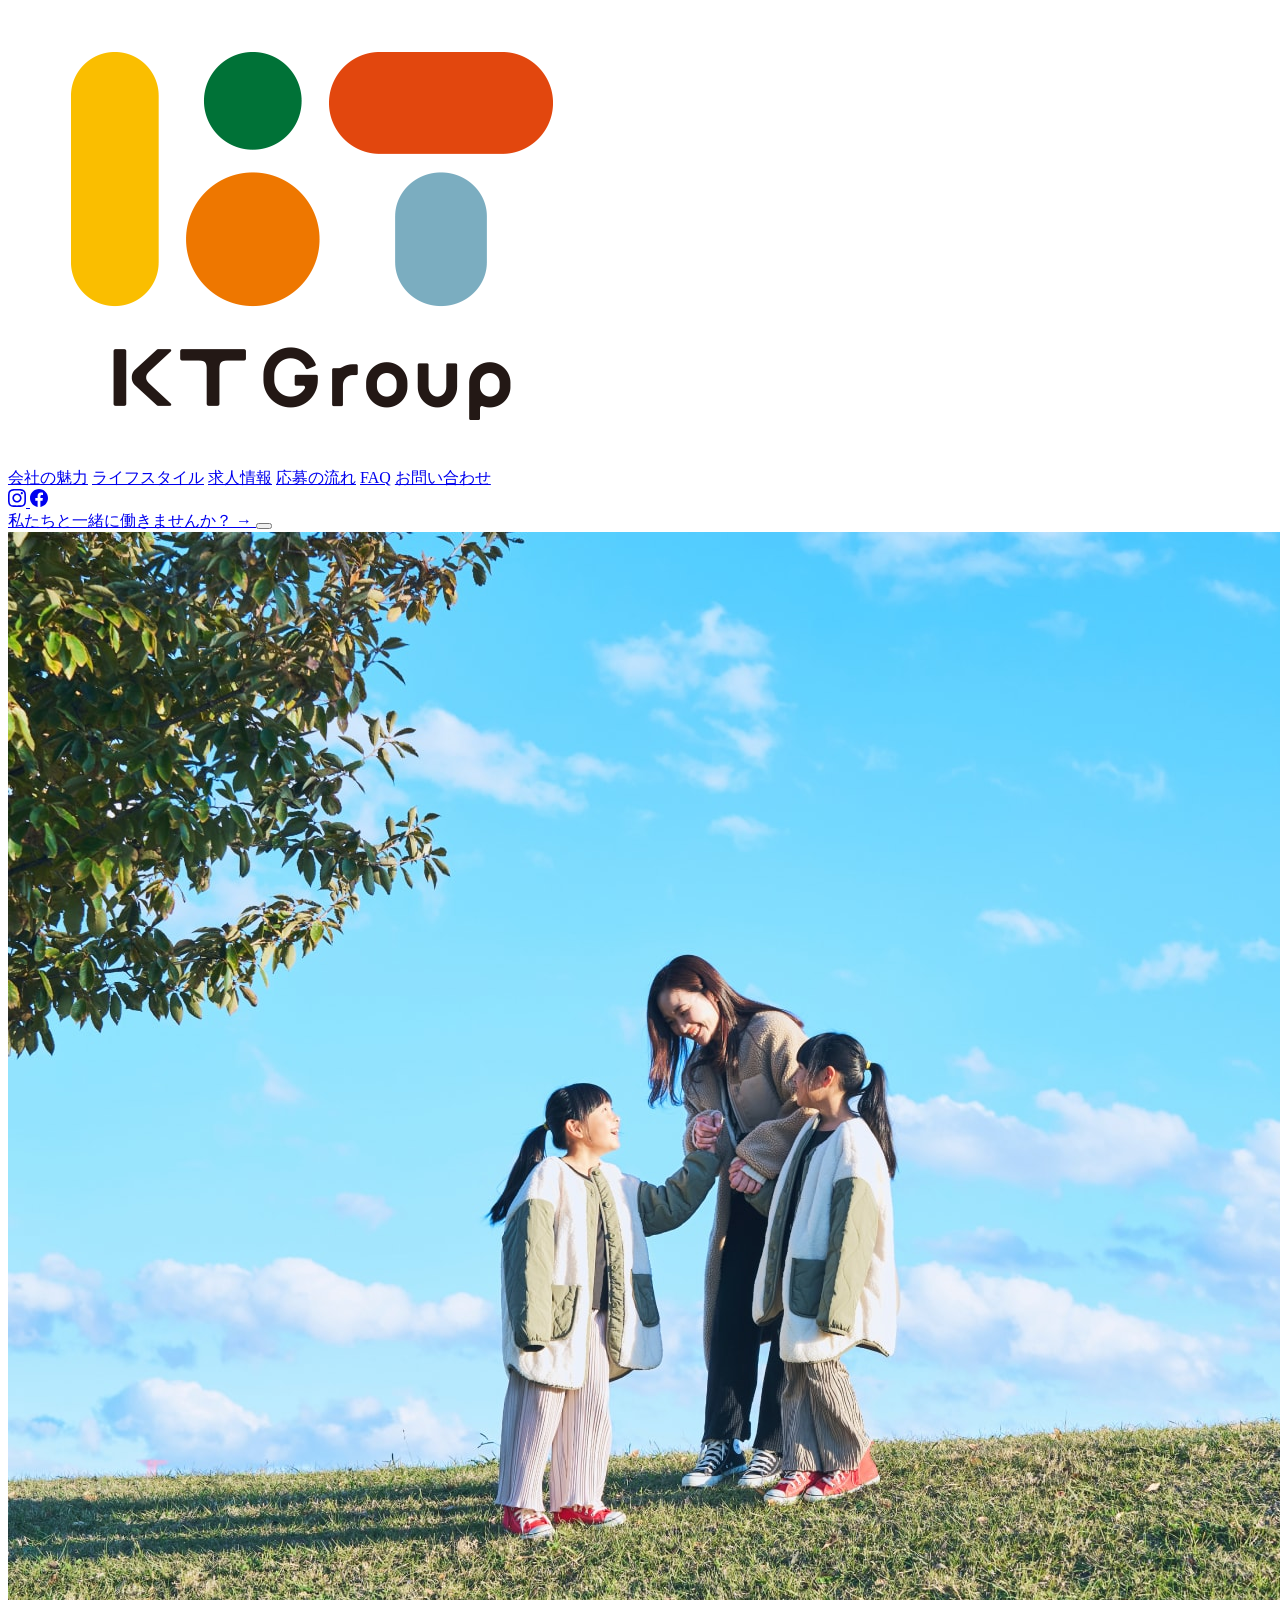
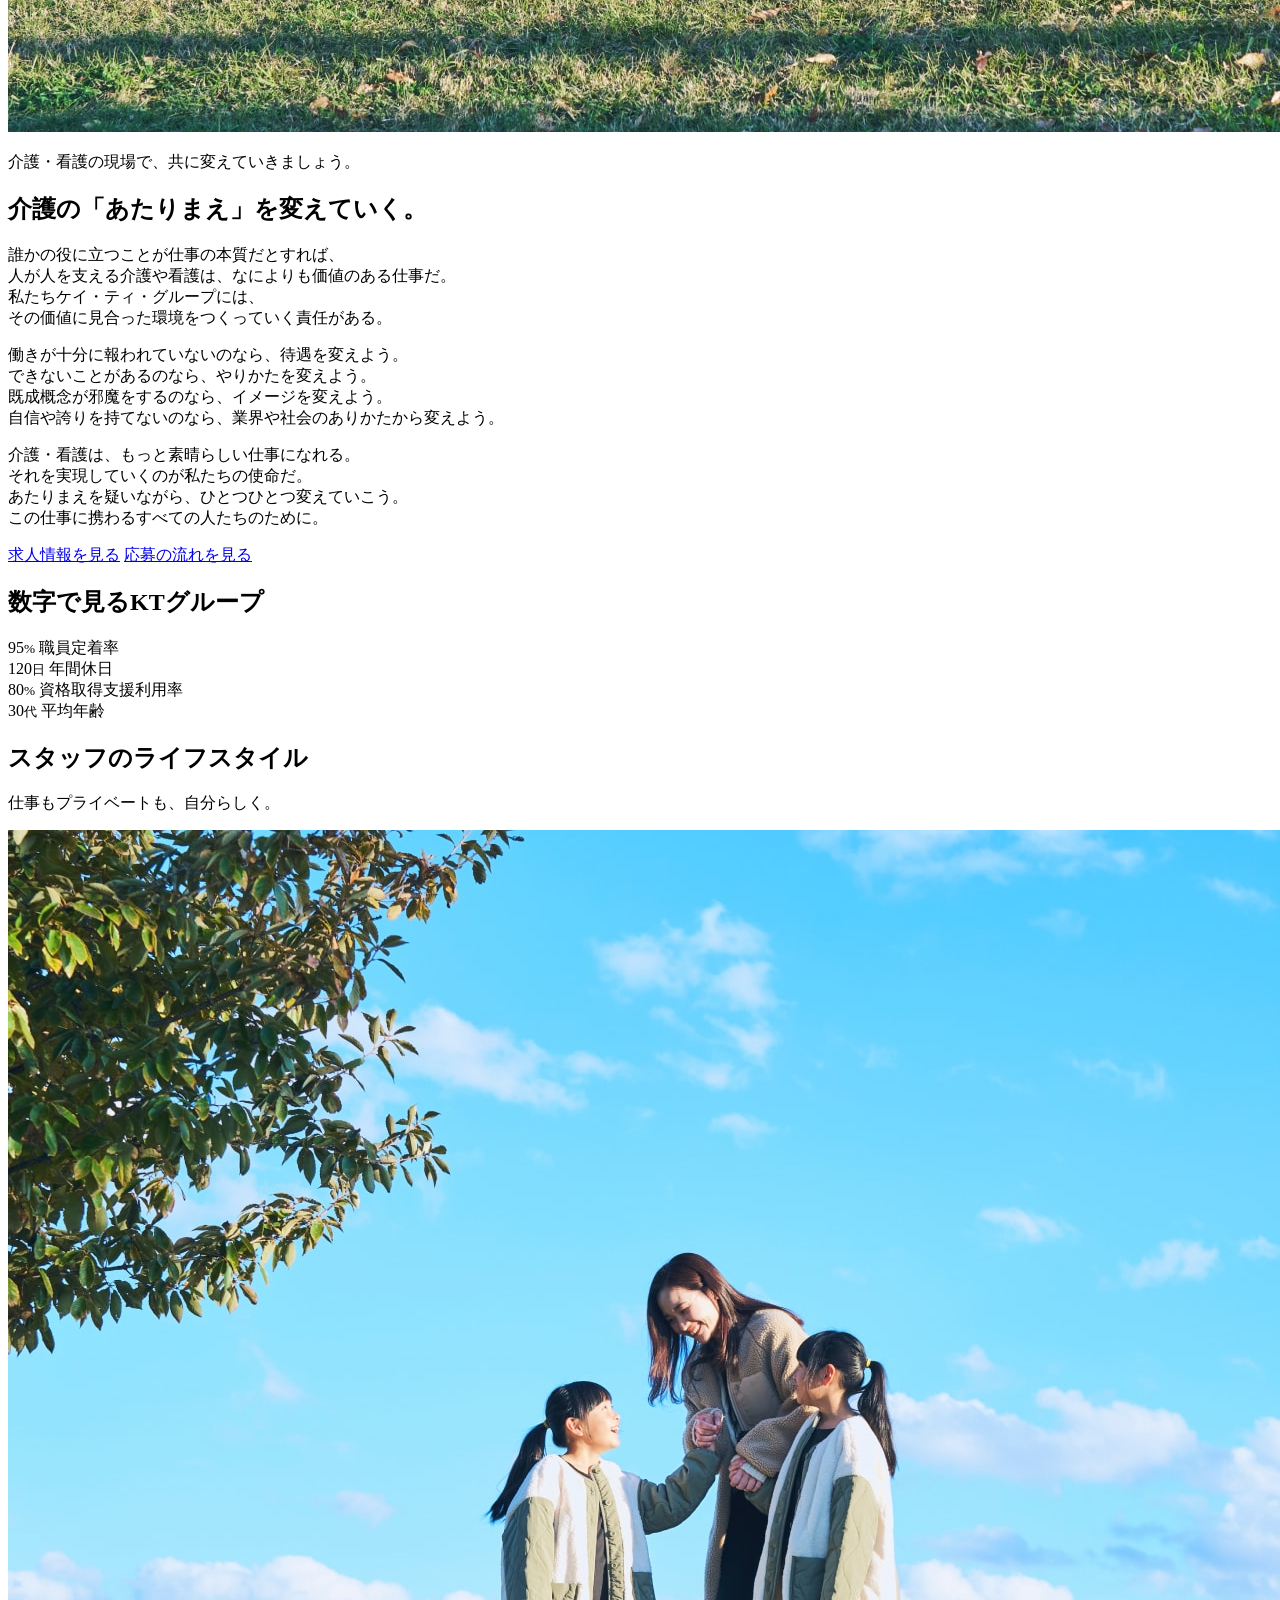
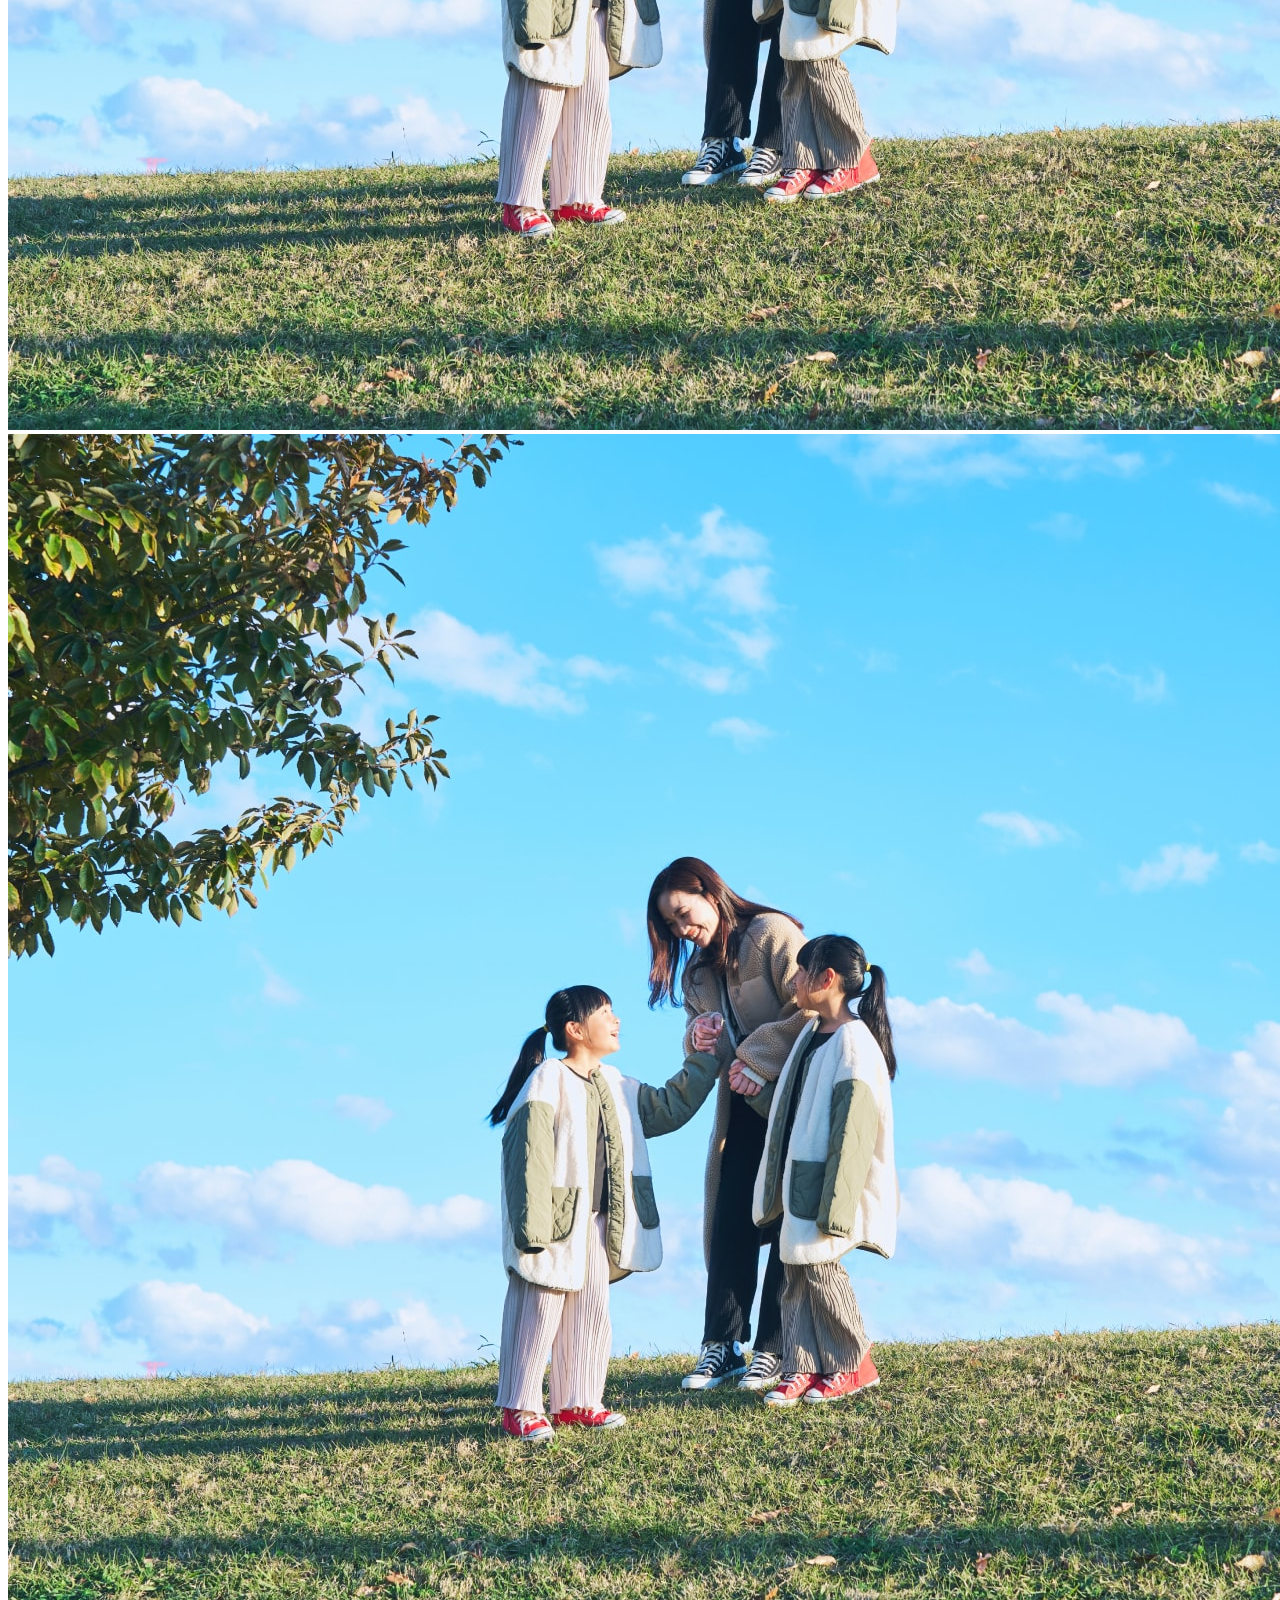
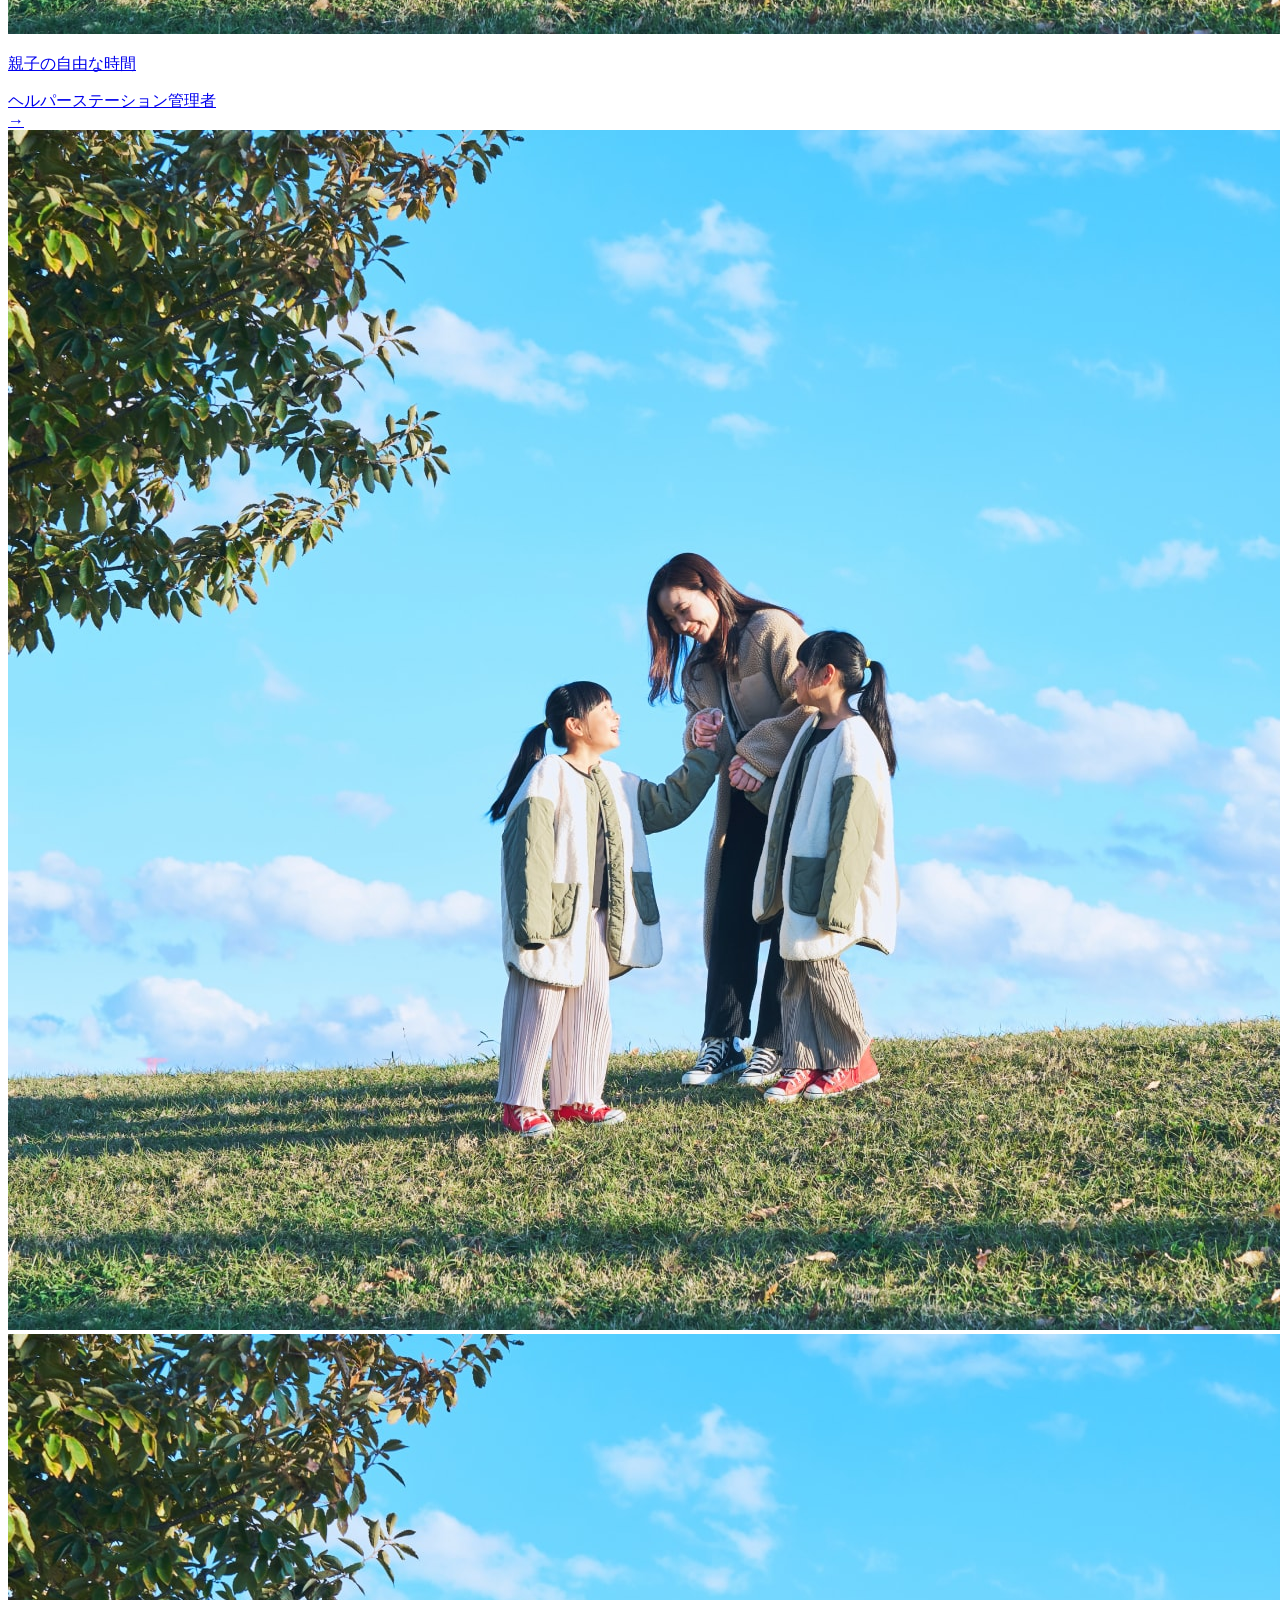
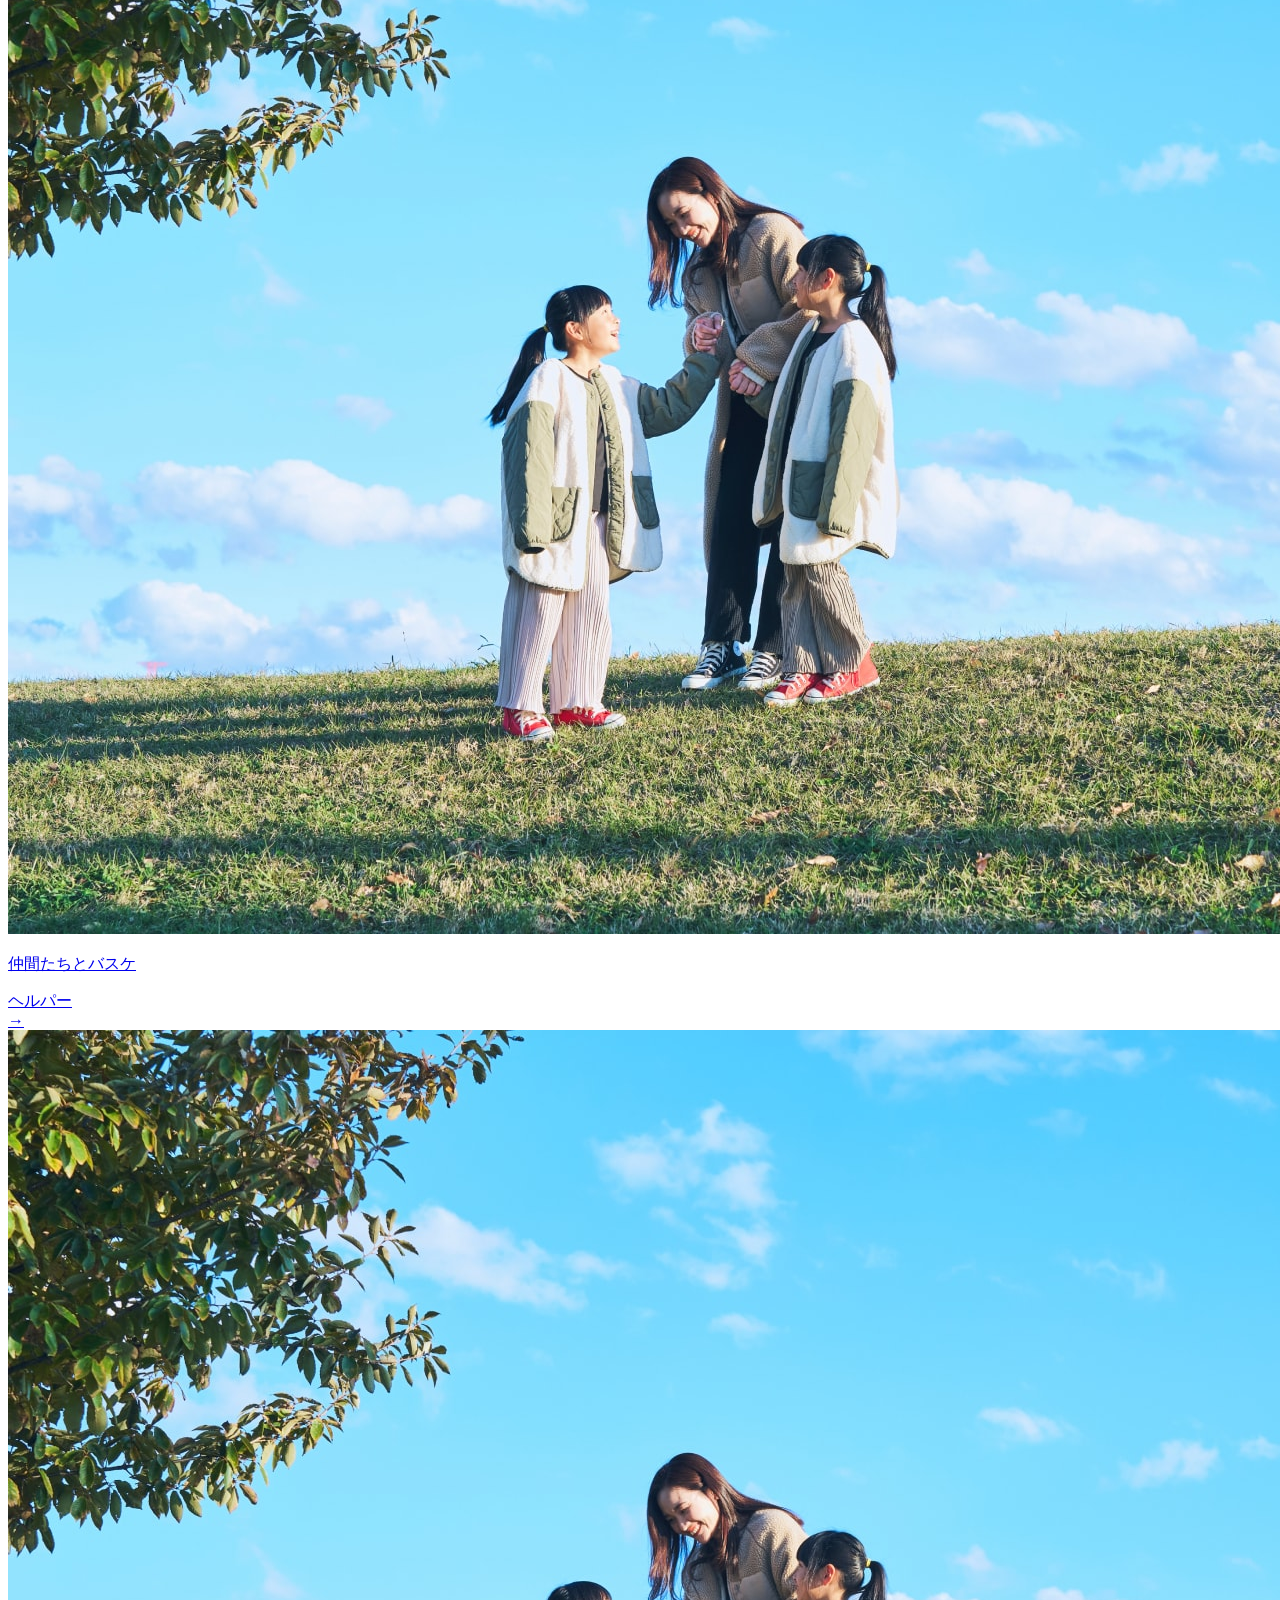
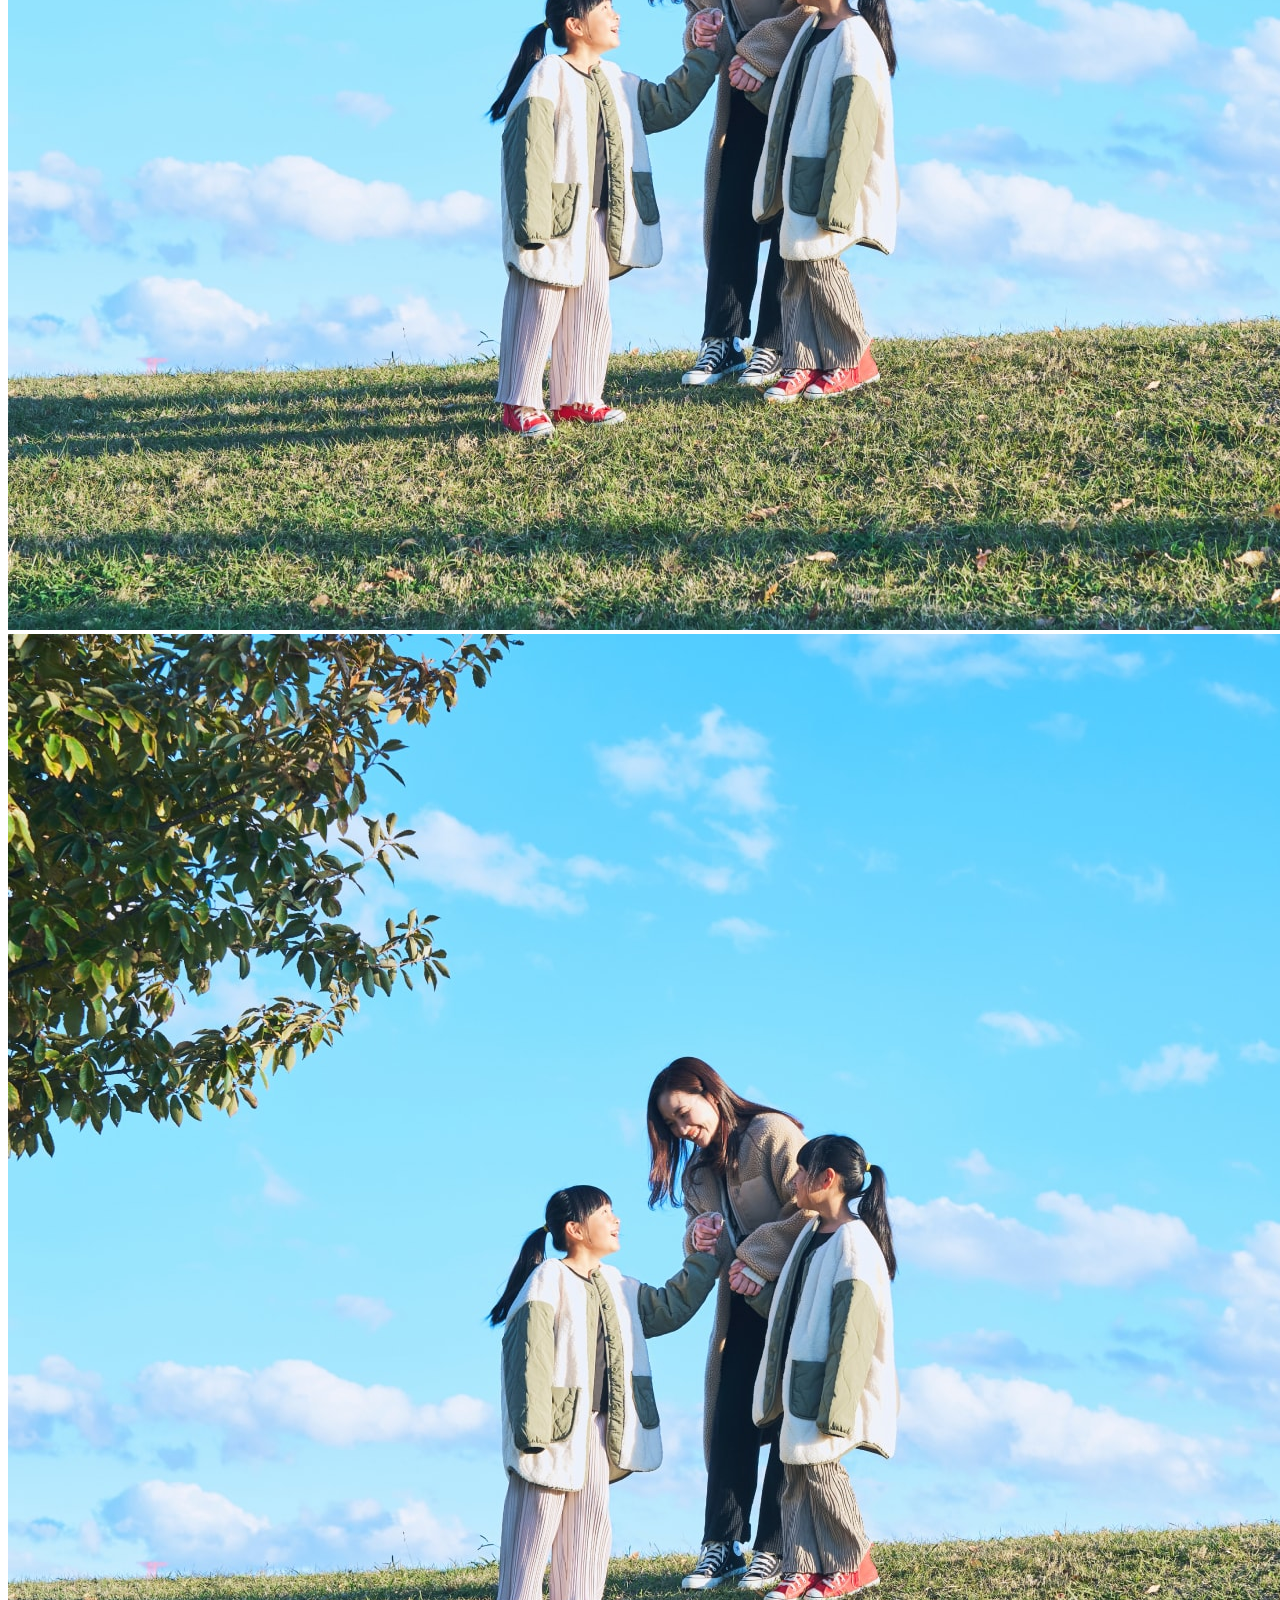
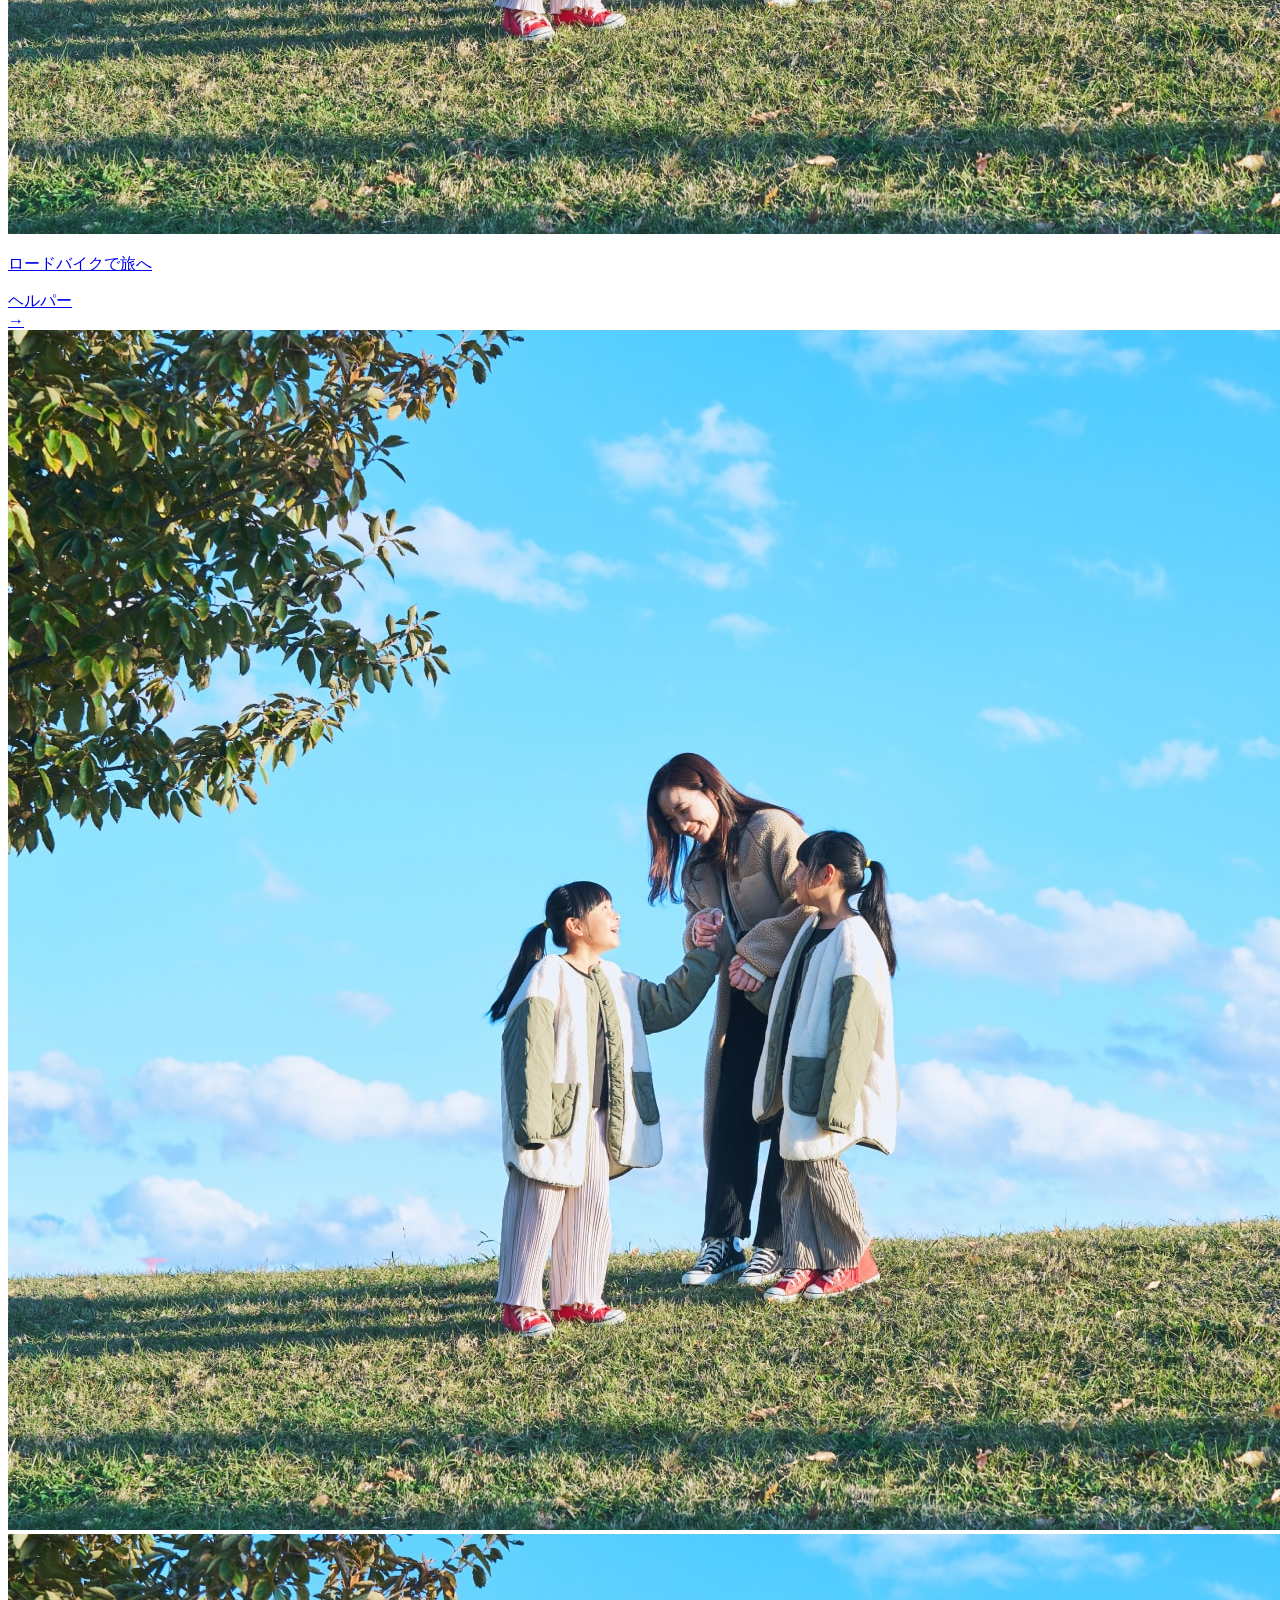
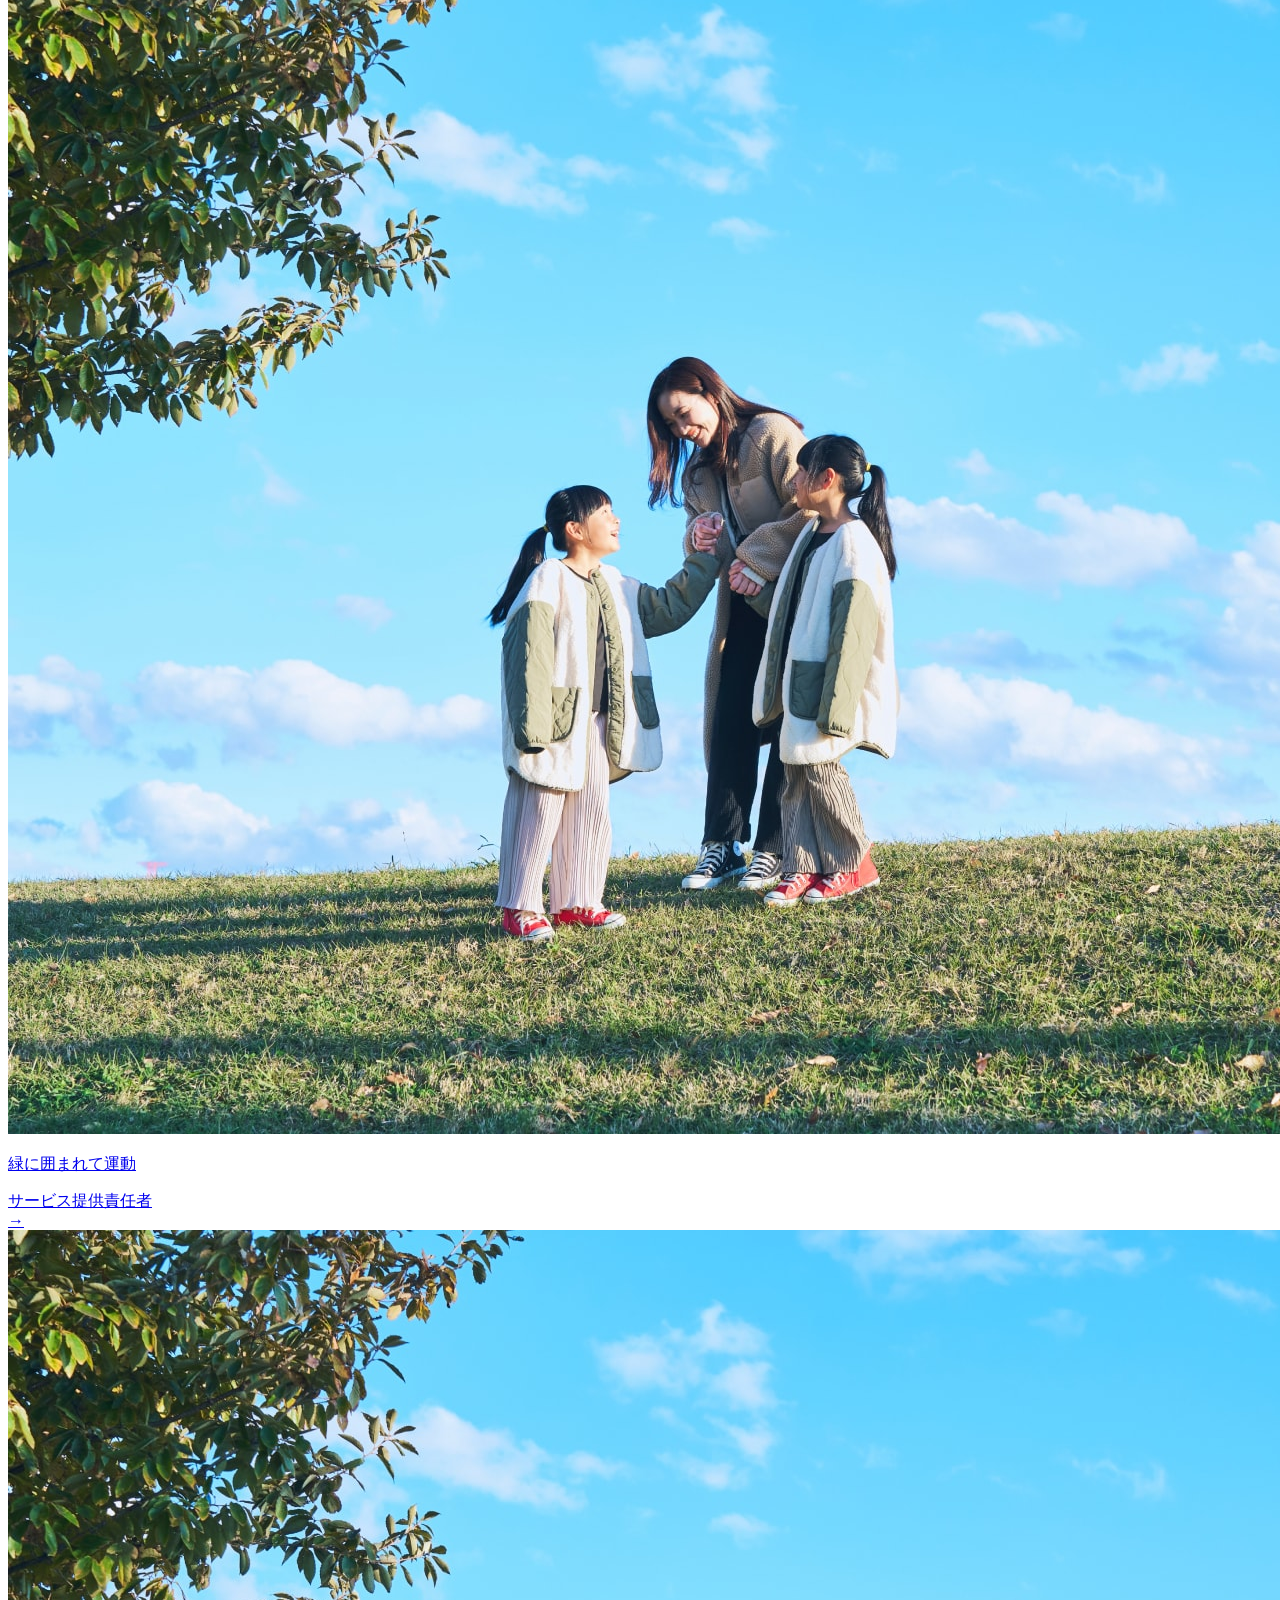
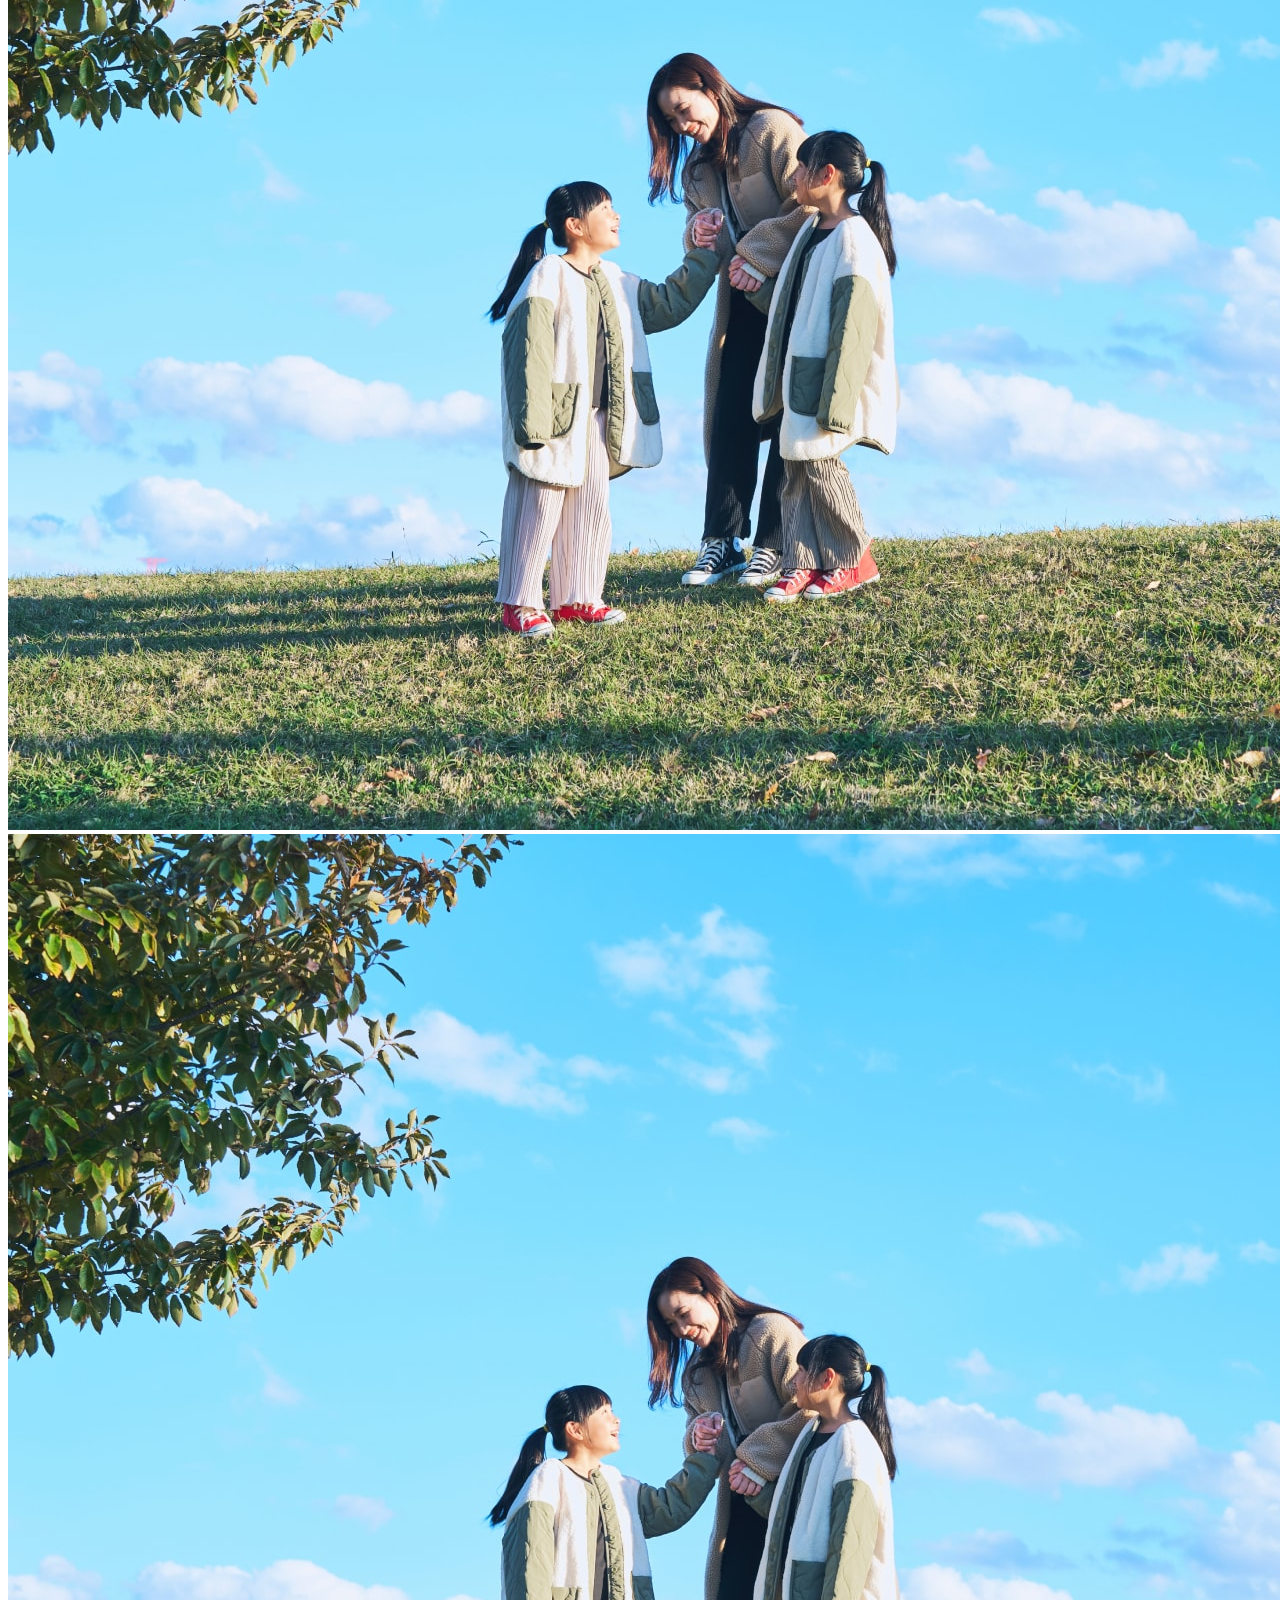
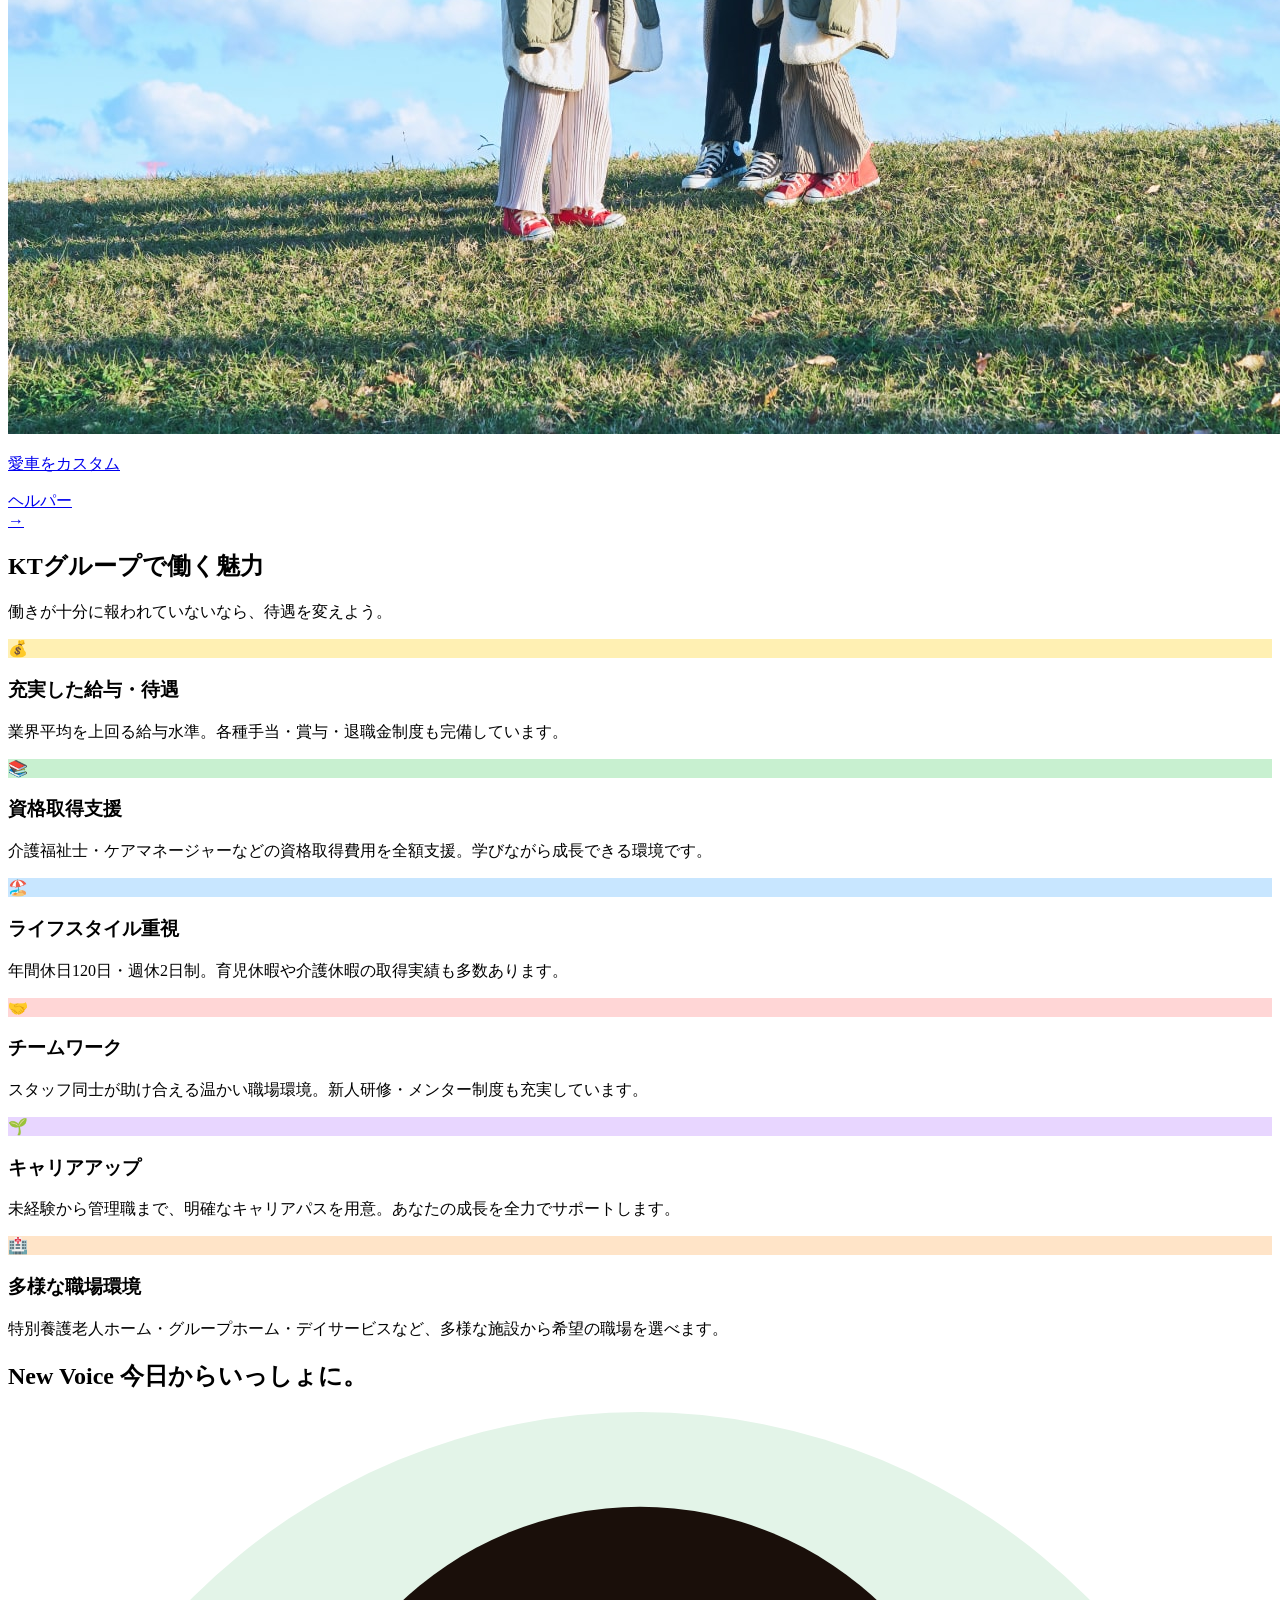
==== commit 6e6c2d53: "Update index.html" ====
--- a/index.html
+++ b/index.html
@@ -3,6 +3,7 @@
 <head>
   <meta charset="UTF-8">
   <meta name="viewport" content="width=device-width, initial-scale=1.0">
+  <meta name="google-site-verification" content="1dFFR2v8FI35vsRyQ5jmFEekjmynTjw9Ux6jO7t8EJE" />
   <title>介護・看護の求人採用情報 | ケイ・ティ・グループ｜千葉県市原市</title>
   <meta name="description" content="千葉県市原市の介護・看護専門 ケイ・ティ・グループの採用情報サイト。充実した給与・資格支援・年間休日120日。未経験歓迎、正社員・パート求人多数。">
   <meta name="keywords" content="介護求人,看護求人,千葉県,市原市,ケイティグループ,KTグループ,正社員,パート,未経験歓迎,訪問介護">
